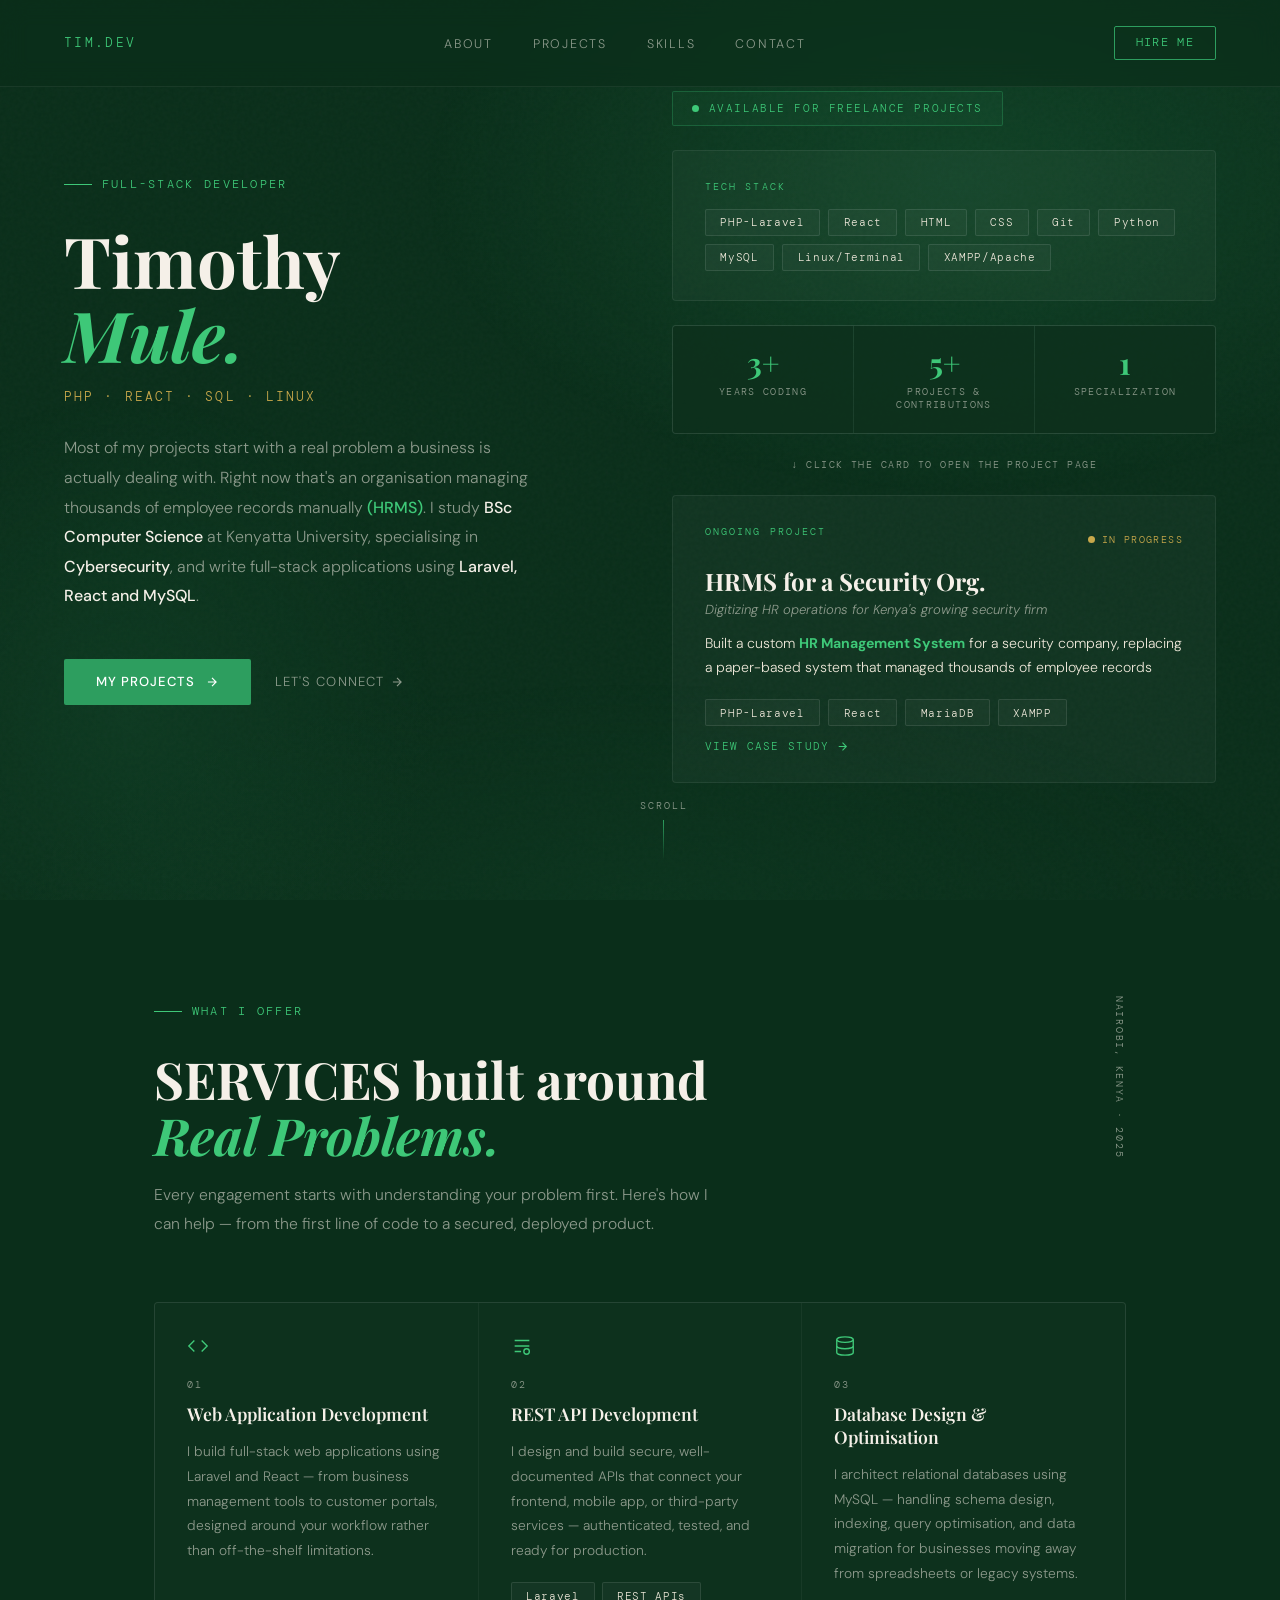
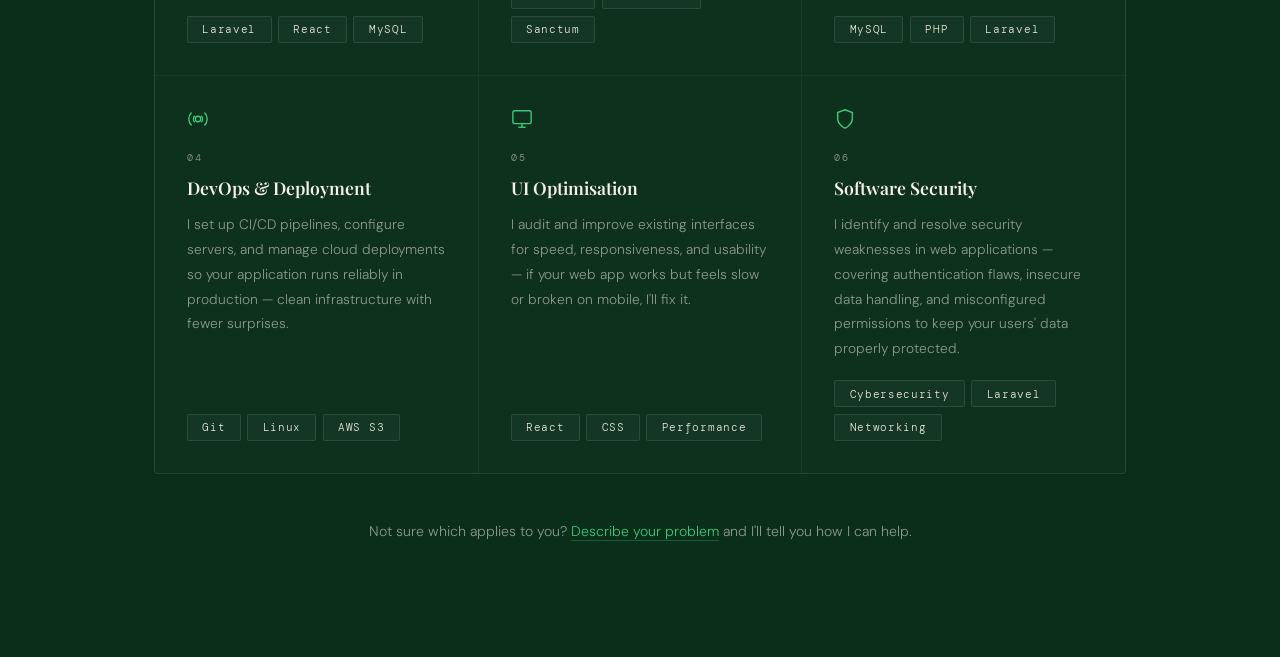
==== index.html @ 8214ac0d "feat: add skills page with domain cards, categorical stacks and progress bars of each" ====
<!DOCTYPE html>
<html lang="en">
<head>
  <meta charset="UTF-8" />
  <meta name="viewport" content="width=device-width, initial-scale=1.0"/>
  <title>Full-Stack Developer - TIM</title>
  <link href="https://fonts.googleapis.com/css2?family=Playfair+Display:wght@400;600;700&family=DM+Sans:wght@300;400;500&family=DM+Mono:wght@400;500&display=swap" rel="stylesheet"/>
  <link rel="stylesheet" href="style.css"/>
</head>
<body>

  <div class="bg-glow"></div>

  <!-- NAV -->
  <nav>
    <div class="nav-logo">TIM.dev</div>
    <ul class="nav-links">
      <li><a href="about.html">About</a></li>
      <li><a href="#projects">Projects</a></li>
      <li><a href="skills.html">Skills</a></li>
      <li><a href="contacts.html">Contact</a></li>
    </ul>
    <a href="test-card.html" class="nav-cta">Hire Me</a>

    <button class="nav-hamburger" id="navToggle" aria-label="Toggle menu">
  <span></span>
  <span></span>
  <span></span>
</button>

<!-- MOBILE MENU -->
 <div class="nav-mobile" id="navMobile">
  <ul class="nav-mobile-links">
    <li><a href="about.html" onclick="closeMobileNav()">About</a></li>
    <li><a href="index.html#projects" onclick="closeMobileNav()">Projects</a></li>
    <li><a href="skills.html#skills" onclick="closeMobileNav()">Skills</a></li>
    <li><a href="contacts.html" onclick="closeMobileNav()">Contact</a></li>
  </ul>
  <a href="mailto:timothy.kioko001@gmail.com" class="nav-cta" style="display:inline-flex;">Hire Me</a>
  </div>
  </nav>

  

  <!-- HERO -->
    <section class="hero">

    <!-- LEFT COLUMN -->
    <div class="hero-left">
      <div class="hero-tag">Full-Stack Developer</div>

      <h1 class="hero-name">
        Timothy<br><span>Mule.</span>
      </h1>

      <div class="hero-title">PHP · React · SQL · linux</div>
        
      <p class="hero-desc">
            Most of my projects start with a real problem a business is actually dealing with. 
            Right now that's an organisation managing thousands of employee records manually <strong style="color: #3ec878;">(HRMS)</strong>. I study 
            <strong>BSc Computer Science</strong> at Kenyatta University, specialising in 
            <strong>Cybersecurity</strong>, and write full-stack applications using 
            <strong>Laravel, React and MySQL</strong>.
        </p>

      <div class="hero-actions">
        <a href="contacts.html" class="btn-primary">
          My Projects
          <svg width="14" height="14" viewBox="0 0 24 24" fill="none" stroke="currentColor" stroke-width="2">
            <path d="M5 12h14M12 5l7 7-7 7"/>
          </svg>
        </a>
        <a href="mailto:timothy.kioko001@gmail.com" class="btn-ghost">
          Let's Connect
          <svg width="14" height="14" viewBox="0 0 24 24" fill="none" stroke="currentColor" stroke-width="2">
            <path d="M5 12h14M12 5l7 7-7 7"/>
          </svg>
        </a>
      </div>
    </div>

    <!-- RIGHT COLUMN -->
    <div class="hero-right">

      <div class="availability">
        <span class="dot"></span>
        Available for freelance projects
      </div>

      <div class="stack-card">
        <div class="stack-label">Tech Stack</div>
        <div class="stack-pills">
          <span class="pill">PHP-Laravel</span>
          <span class="pill">React</span>
          <span class="pill">HTML</span>
          <span class="pill">CSS</span>
          <span class="pill">Git</span>
          <span class="pill">Python</span>
          <span class="pill">MySQL</span>
          <span class="pill">Linux/Terminal</span>
          <span href=#service class="pill">XAMPP/Apache</span>
        </div>
      </div>

      <div class="stat-row">
        <div class="stat">
          <div class="stat-number">3+</div>
          <div class="stat-label">Years Coding</div>
        </div>
        <div class="stat">
          <div class="stat-number">5+</div>
          <div class="stat-label">Projects & Contributions</div>
        </div>
        <div class="stat">
          <div class="stat-number">1</div>
          <div class="stat-label">Specialization</div>
        </div>
      </div>

      <p class="hint">↓ Click the card to open the project page</p>

      <a href="hrms-project.html" class="project-card">
        <div class="project-card-top">
          <div class="stack-label">Ongoing Project</div>
          <span class="project-status">
            <span class="dot-gold"></span> In Progress
          </span>
        </div>
        <h3 class="project-headline">HRMS for a Security Org.</h3>
        <p class="project-subline">Digitizing HR operations for Kenya's growing security firm</p>
        <p class="building-text">
          Built a custom <strong>HR Management System</strong> for a security company, replacing a paper-based system that managed thousands of employee records</p>
        <div class="project-card-footer">
          <div class="stack-pills" style="margin-top: 0;">
            <span class="pill">PHP-Laravel</span>
            <span class="pill">React</span>
            <span class="pill">MariaDB</span>
            <span class="pill">XAMPP</span>
          </div>
          <span class="project-arrow">
            View Case Study
            <svg width="13" height="13" viewBox="0 0 24 24" fill="none" stroke="currentColor" stroke-width="2">
              <path d="M5 12h14M12 5l7 7-7 7"/>
            </svg>
          </span>
        </div>
      </a>

    </div>

    
    <!-- DECORATIVE ELEMENTS -->
    <br>

    <div class="scroll-hint">
      <span>Scroll</span>
      <div class="scroll-line"></div>
  </div>

    </section>

    <!-- SERVICES -->

    <section class="services-section" id="services">

    <div class="services-header">
      <div class="hero-tag">What I Offer</div>
      <h2 class="services-title">SERVICES built around<br><span>Real Problems.</span></h2>
      <p class="services-intro">
        Every engagement starts with understanding your problem first.
        Here's how I can help — from the first line of code to a secured, deployed product.
      </p>
    </div>

    <div class="services-grid">

      <div class="service-card">
        <div class="service-icon">
          <svg width="22" height="22" viewBox="0 0 24 24" fill="none" stroke="currentColor" stroke-width="1.5">
            <polyline points="16 18 22 12 16 6"/>
            <polyline points="8 6 2 12 8 18"/>
          </svg>
        </div>
        <div class="service-number">01</div>
        <h3 class="service-title">Web Application Development</h3>
        <p class="service-desc">I build full-stack web applications using Laravel and React — from business management tools to customer portals, designed around your workflow rather than off-the-shelf limitations.</p>
        <div class="service-pills">
          <span class="pill">Laravel</span>
          <span class="pill">React</span>
          <span class="pill">MySQL</span>
        </div>
      </div>

      <div class="service-card">
        <div class="service-icon">
          <svg width="22" height="22" viewBox="0 0 24 24" fill="none" stroke="currentColor" stroke-width="1.5">
            <path d="M4 6h16M4 12h16M4 18h7"/>
            <circle cx="17" cy="18" r="3"/>
          </svg>
        </div>
        <div class="service-number">02</div>
        <h3 class="service-title">REST API Development</h3>
        <p class="service-desc">I design and build secure, well-documented APIs that connect your frontend, mobile app, or third-party services — authenticated, tested, and ready for production.</p>
        <div class="service-pills">
          <span class="pill">Laravel</span>
          <span class="pill">REST APIs</span>
          <span class="pill">Sanctum</span>
        </div>
      </div>

      <div class="service-card">
        <div class="service-icon">
          <svg width="22" height="22" viewBox="0 0 24 24" fill="none" stroke="currentColor" stroke-width="1.5">
            <ellipse cx="12" cy="5" rx="9" ry="3"/>
            <path d="M21 12c0 1.66-4 3-9 3s-9-1.34-9-3"/>
            <path d="M3 5v14c0 1.66 4 3 9 3s9-1.34 9-3V5"/>
          </svg>
        </div>
        <div class="service-number">03</div>
        <h3 class="service-title">Database Design & Optimisation</h3>
        <p class="service-desc">I architect relational databases using MySQL — handling schema design, indexing, query optimisation, and data migration for businesses moving away from spreadsheets or legacy systems.</p>
        <div class="service-pills">
          <span class="pill">MySQL</span>
          <span class="pill">PHP</span>
          <span class="pill">Laravel</span>
        </div>
      </div>

      <div class="service-card">
        <div class="service-icon">
          <svg width="22" height="22" viewBox="0 0 24 24" fill="none" stroke="currentColor" stroke-width="1.5">
            <circle cx="12" cy="12" r="3"/>
            <path d="M19.07 4.93a10 10 0 010 14.14M4.93 4.93a10 10 0 000 14.14"/>
            <path d="M15.54 8.46a5 5 0 010 7.07M8.46 8.46a5 5 0 000 7.07"/>
          </svg>
        </div>
        <div class="service-number">04</div>
        <h3 class="service-title">DevOps & Deployment</h3>
        <p class="service-desc">I set up CI/CD pipelines, configure servers, and manage cloud deployments so your application runs reliably in production — clean infrastructure with fewer surprises.</p>
        <div class="service-pills">
          <span class="pill">Git</span>
          <span class="pill">Linux</span>
          <span class="pill">AWS S3</span>
        </div>
      </div>

      <div class="service-card">
        <div class="service-icon">
          <svg width="22" height="22" viewBox="0 0 24 24" fill="none" stroke="currentColor" stroke-width="1.5">
            <rect x="2" y="3" width="20" height="14" rx="2" ry="2"/>
            <line x1="8" y1="21" x2="16" y2="21"/>
            <line x1="12" y1="17" x2="12" y2="21"/>
          </svg>
        </div>
        <div class="service-number">05</div>
        <h3 class="service-title">UI Optimisation</h3>
        <p class="service-desc">I audit and improve existing interfaces for speed, responsiveness, and usability — if your web app works but feels slow or broken on mobile, I'll fix it.</p>
        <div class="service-pills">
          <span class="pill">React</span>
          <span class="pill">CSS</span>
          <span class="pill">Performance</span>
        </div>
      </div>

      <div class="service-card">
        <div class="service-icon">
          <svg width="22" height="22" viewBox="0 0 24 24" fill="none" stroke="currentColor" stroke-width="1.5">
            <path d="M12 22s8-4 8-10V5l-8-3-8 3v7c0 6 8 10 8 10z"/>
          </svg>
        </div>
        <div class="service-number">06</div>
        <h3 class="service-title">Software Security</h3>
        <p class="service-desc">I identify and resolve security weaknesses in web applications — covering authentication flaws, insecure data handling, and misconfigured permissions to keep your users' data properly protected.</p>
        <div class="service-pills">
          <span class="pill">Cybersecurity</span>
          <span class="pill">Laravel</span>
          <span class="pill">Networking</span>
        </div>
      </div>

    </div>

    <p class="services-cta-note">
      Not sure which applies to you?
      <a href="contacts.html">Describe your problem</a> and I'll tell you how I can help.
    </p>
    <br>
      <div margin-bottom = "0.5rem" class="corner-mark">Nairobi, Kenya · 2025</div>

  </section>

    <script src="scripts.js"></script>

</body>
</html>
---- style.css ----
*, *::before, *::after { margin: 0; padding: 0; box-sizing: border-box; }

:root {
  --green-deep:    #0a2e1a;
  --green-dark:    #0f3d24;
  --green-mid:     #1a5c38;
  --green-accent:  #2d9e5f;
  --green-bright:  #3ec878;
  --green-glow:    #5dde8e;
  --cream:         #f5f0e8;
  --cream-dark:    #ede7d9;
  --gold:          #c8a84b;
  --white:         #ffffff;
  --text-muted:    rgba(245,240,232,0.55);
}

html { scroll-behavior: smooth; }

body {
  background-color: var(--green-deep);
  color: var(--cream);
  font-family: 'DM Sans', sans-serif;
  font-weight: 300;
  min-height: 100vh;
  overflow-x: hidden;
}

/* ── NOISE OVERLAY ── */
body::before {
  content: '';
  position: fixed;
  inset: 0;
  background-image: url("data:image/svg+xml,%3Csvg viewBox='0 0 256 256' xmlns='http://www.w3.org/2000/svg'%3E%3Cfilter id='noise'%3E%3CfeTurbulence type='fractalNoise' baseFrequency='0.9' numOctaves='4' stitchTiles='stitch'/%3E%3C/filter%3E%3Crect width='100%25' height='100%25' filter='url(%23noise)' opacity='1'/%3E%3C/svg%3E");
  opacity: 0.03;
  pointer-events: none;
  z-index: 0;
}

/* ── RADIAL GLOW BACKGROUND ── */
.bg-glow {
  position: fixed;
  inset: 0;
  pointer-events: none;
  z-index: 0;
  background:
    radial-gradient(ellipse 60% 50% at 75% 20%, rgba(45,158,95,0.18) 0%, transparent 70%),
    radial-gradient(ellipse 40% 60% at 10% 80%, rgba(26,92,56,0.25) 0%, transparent 60%),
    radial-gradient(ellipse 80% 40% at 50% 100%, rgba(15,61,36,0.4) 0%, transparent 60%);
}

/* ── NAV ── */
nav {
  position: fixed;
  top: 0; left: 0; right: 0;
  z-index: 100;
  display: flex;
  justify-content: space-between;
  align-items: center;
  padding: 1.6rem 4rem;
  border-bottom: 1px solid rgba(255,255,255,0.06);
  backdrop-filter: blur(12px);
  background: rgba(10,46,26,0.6);
  animation: fadeDown 0.8s ease both;
}

.nav-logo {
  font-family: 'DM Mono', monospace;
  font-size: 0.8rem;
  letter-spacing: 0.18em;
  color: var(--green-bright);
  text-transform: uppercase;
}

.nav-links {
  display: flex;
  gap: 2.5rem;
  list-style: none;
}

.nav-links a {
  font-size: 0.78rem;
  letter-spacing: 0.14em;
  text-transform: uppercase;
  color: var(--text-muted);
  text-decoration: none;
  transition: color 0.25s;
}

.nav-links a:hover { color: var(--cream); }

.nav-cta {
  font-family: 'DM Mono', monospace;
  font-size: 0.72rem;
  letter-spacing: 0.12em;
  text-transform: uppercase;
  color: var(--green-bright);
  border: 1px solid var(--green-accent);
  padding: 0.55rem 1.3rem;
  text-decoration: none;
  border-radius: 2px;
  transition: background 0.25s, color 0.25s;
}

.nav-cta:hover {
  background: var(--green-accent);
  color: var(--white);
}

/* ── HERO ── */
.hero {
  position: relative;
  z-index: 1;
  min-height: 100vh;
  display: grid;
  grid-template-columns: 1fr 1fr;
  align-items: center;
  padding: 0 4rem;
  gap: 4rem;
}

.hero-left {
  padding-top: 5rem;
  animation: fadeUp 1s ease 0.3s both;
}

.hero-tag {
  display: inline-flex;
  align-items: center;
  gap: 0.6rem;
  font-family: 'DM Mono', monospace;
  font-size: 0.72rem;
  letter-spacing: 0.2em;
  text-transform: uppercase;
  color: var(--green-bright);
  margin-bottom: 2rem;
}

.hero-tag::before {
  content: '';
  display: block;
  width: 28px;
  height: 1px;
  background: var(--green-bright);
}

.hero-name {
  font-family: 'Playfair Display', serif;
  font-size: clamp(3rem, 5.5vw, 5.2rem);
  font-weight: 700;
  line-height: 1.05;
  color: var(--cream);
  margin-bottom: 1rem;
}

.hero-name span {
  color: var(--green-bright);
  font-style: italic;
}

.hero-title {
  font-family: 'DM Mono', monospace;
  font-size: 0.82rem;
  letter-spacing: 0.16em;
  color: var(--gold);
  text-transform: uppercase;
  margin-bottom: 1.8rem;
}

.hero-desc {
  font-size: 1rem;
  line-height: 1.85;
  color: var(--text-muted);
  max-width: 480px;
  margin-bottom: 3rem;
}

.hero-desc strong {
  color: var(--cream);
  font-weight: 500;
}

.hero-actions {
  display: flex;
  align-items: center;
  gap: 1.5rem;
}

.btn-primary {
  display: inline-flex;
  align-items: center;
  gap: 0.6rem;
  background: var(--green-accent);
  color: var(--white);
  font-family: 'DM Sans', sans-serif;
  font-size: 0.82rem;
  font-weight: 500;
  letter-spacing: 0.08em;
  text-transform: uppercase;
  padding: 0.9rem 2rem;
  border-radius: 2px;
  text-decoration: none;
  border: none;
  cursor: pointer;
  transition: background 0.25s, transform 0.2s;
}

.btn-primary:hover {
  background: var(--green-bright);
  color: var(--green-deep);
  transform: translateY(-2px);
}

/* ── FOCUS OUTLINES — replace browser purple with green ── */
.btn-primary:focus-visible {
  outline: 2px solid var(--green-accent);
  outline-offset: 3px;
}

.back-link:focus-visible {
  outline: 2px solid var(--green-accent);
  outline-offset: 3px;
}

.btn-primary:focus:not(:focus-visible),
.back-link:focus:not(:focus-visible) {
  outline: none;
}

.btn-ghost {
  font-size: 0.82rem;
  letter-spacing: 0.08em;
  text-transform: uppercase;
  color: var(--text-muted);
  text-decoration: none;
  display: flex;
  align-items: center;
  gap: 0.4rem;
  transition: color 0.25s;
}

.btn-ghost:hover { color: var(--cream); }

.btn-ghost svg { transition: transform 0.25s; }
.btn-ghost:hover svg { transform: translateX(4px); }

/* ── HERO RIGHT ── */
.hero-right {
  padding-top: 5rem;
  animation: fadeUp 1s ease 0.5s both;
  display: flex;
  flex-direction: column;
  gap: 1.5rem;
}

/* ── STACK CARD ── */
.stack-card {
  background: rgba(255,255,255,0.03);
  border: 1px solid rgba(255,255,255,0.07);
  border-radius: 4px;
  padding: 1.8rem 2rem;
  backdrop-filter: blur(8px);
  transition: border-color 0.3s, background 0.3s;
}

.stack-card:hover {
  border-color: rgba(61,200,120,0.3);
  background: rgba(45,158,95,0.06);
}

.stack-label {
  font-family: 'DM Mono', monospace;
  font-size: 0.65rem;
  letter-spacing: 0.2em;
  text-transform: uppercase;
  color: var(--green-bright);
  margin-bottom: 1rem;
}

.stack-pills {
  display: flex;
  flex-wrap: wrap;
  gap: 0.5rem;
}

.pill {
  font-family: 'DM Mono', monospace;
  font-size: 0.7rem;
  padding: 0.35rem 0.9rem;
  border-radius: 2px;
  border: 1px solid rgba(255,255,255,0.1);
  color: var(--cream-dark);
  letter-spacing: 0.06em;
  background: rgba(255,255,255,0.03);
  transition: border-color 0.2s, color 0.2s;
}

.pill:hover {
  border-color: var(--green-accent);
  color: var(--green-bright);
}

/* ── AVAILABILITY BADGE ── */
.availability {
  display: inline-flex;
  align-items: center;
  gap: 0.6rem;
  font-family: 'DM Mono', monospace;
  font-size: 0.7rem;
  letter-spacing: 0.14em;
  text-transform: uppercase;
  color: var(--green-bright);
  border: 1px solid rgba(61,200,120,0.25);
  padding: 0.6rem 1.2rem;
  border-radius: 2px;
  background: rgba(61,200,120,0.05);
  width: fit-content;
}

/* ── DOTS ── */
.dot {
  width: 7px;
  height: 7px;
  background: var(--green-bright);
  border-radius: 50%;
  animation: pulse 2s ease infinite;
}

.dot-gold {
  width: 7px;
  height: 7px;
  background: var(--gold);
  border-radius: 50%;
  animation: pulse 2s ease infinite;
}

/* ── STAT ROW ── */
.stat-row {
  display: grid;
  grid-template-columns: repeat(3, 1fr);
  gap: 1px;
  background: rgba(255,255,255,0.06);
  border: 1px solid rgba(255,255,255,0.06);
  border-radius: 4px;
  overflow: hidden;
}

.stat {
  background: rgba(10,46,26,0.8);
  padding: 1.4rem 1.2rem;
  text-align: center;
}

.stat-number {
  font-family: 'Playfair Display', serif;
  font-size: 1.9rem;
  font-weight: 700;
  color: var(--green-bright);
  line-height: 1;
  margin-bottom: 0.4rem;
}

.stat-label {
  font-family: 'DM Mono', monospace;
  font-size: 0.6rem;
  letter-spacing: 0.14em;
  text-transform: uppercase;
  color: var(--text-muted);
}

/* ── SCROLL INDICATOR ── */
.scroll-hint {
  position: absolute;
  bottom: 2.5rem;
  left: 50%;
  transform: translateX(-50%);
  display: flex;
  flex-direction: column;
  align-items: center;
  gap: 0.5rem;
  font-family: 'DM Mono', monospace;
  font-size: 0.6rem;
  letter-spacing: 0.2em;
  text-transform: uppercase;
  color: var(--text-muted);
  animation: fadeUp 1s ease 1.2s both;
}

.scroll-line {
  width: 1px;
  height: 40px;
  background: linear-gradient(to bottom, var(--green-accent), transparent);
  animation: scrollLine 2s ease infinite;
}

/* ── DECORATIVE CORNER ── */
.corner-mark {
  position: absolute;
  top: 6rem;
  right: 4rem;
  font-family: 'DM Mono', monospace;
  font-size: 0.6rem;
  letter-spacing: 0.18em;
  color: var(--text-muted);
  writing-mode: vertical-rl;
  text-transform: uppercase;
  animation: fadeUp 1s ease 0.8s both;
}

/* ── CURRENTLY BUILDING TEXT ── */
.building-text {
  font-size: 0.88rem;
  line-height: 1.7;
  color: var(--cream-dark);
}

.building-text strong {
  color: var(--green-bright);
}

/* ── HINT TEXT (test card) ── */
.hint {
  font-family: 'DM Mono', monospace;
  font-size: 0.65rem;
  letter-spacing: 0.14em;
  text-transform: uppercase;
  color: var(--text-muted);
  text-align: center;
}

/* ── ANIMATIONS ── */
@keyframes fadeUp {
  from { opacity: 0; transform: translateY(24px); }
  to   { opacity: 1; transform: translateY(0); }
}

@keyframes fadeDown {
  from { opacity: 0; transform: translateY(-12px); }
  to   { opacity: 1; transform: translateY(0); }
}

@keyframes pulse {
  0%, 100% { opacity: 1; transform: scale(1); }
  50%       { opacity: 0.5; transform: scale(0.85); }
}

@keyframes scrollLine {
  0%   { transform: scaleY(0); transform-origin: top; }
  50%  { transform: scaleY(1); transform-origin: top; }
  51%  { transform: scaleY(1); transform-origin: bottom; }
  100% { transform: scaleY(0); transform-origin: bottom; }
}

/* ── PROJECT CARD ── */
.project-card {
  display: block;
  text-decoration: none;
  background: rgba(255,255,255,0.03);
  border: 1px solid rgba(255,255,255,0.07);
  border-radius: 4px;
  padding: 1.8rem 2rem;
  backdrop-filter: blur(8px);
  transition: border-color 0.3s, background 0.3s, transform 0.25s;
  cursor: pointer;
}

.project-card:hover {
  border-color: rgba(61,200,120,0.4);
  background: rgba(45,158,95,0.07);
  transform: translateY(-3px);
}

.project-card-top {
  display: flex;
  justify-content: space-between;
  align-items: center;
  margin-bottom: 0.8rem;
}

.project-status {
  display: inline-flex;
  align-items: center;
  gap: 0.4rem;
  font-family: 'DM Mono', monospace;
  font-size: 0.62rem;
  letter-spacing: 0.14em;
  text-transform: uppercase;
  color: var(--gold);
}

.project-headline {
  font-family: 'Playfair Display', serif;
  font-size: 1.5rem;
  font-weight: 700;
  color: var(--cream);
  margin-bottom: 0.3rem;
  line-height: 1.2;
}

.project-subline {
  font-size: 0.82rem;
  color: var(--text-muted);
  margin-bottom: 0.9rem;
  font-style: italic;
}

.project-card-footer {
  display: flex;
  justify-content: space-between;
  align-items: center;
  margin-top: 1.2rem;
  flex-wrap: wrap;
  gap: 0.8rem;
}

.project-arrow {
  display: inline-flex;
  align-items: center;
  gap: 0.4rem;
  font-family: 'DM Mono', monospace;
  font-size: 0.68rem;
  letter-spacing: 0.12em;
  text-transform: uppercase;
  color: var(--green-bright);
  white-space: nowrap;
  transition: gap 0.2s;
}

.project-card:hover .project-arrow { gap: 0.7rem; }

/* ── PROJECT DETAIL PAGE ── */
.project-hero {
  position: relative;
  z-index: 1;
  padding: 8rem 4rem 4rem;
  max-width: 900px;
  margin: 0 auto;
  animation: fadeUp 1s ease 0.2s both;
}

.back-link {
  display: inline-flex;
  align-items: center;
  gap: 0.5rem;
  font-family: 'DM Mono', monospace;
  font-size: 0.7rem;
  letter-spacing: 0.14em;
  text-transform: uppercase;
  color: var(--text-muted);
  text-decoration: none;
  margin-bottom: 3rem;
  transition: color 0.25s;
}

.back-link:hover { color: var(--green-bright); }
.back-link svg { transition: transform 0.25s; }
.back-link:hover svg { transform: translateX(-4px); }

.project-page-tag {
  display: inline-flex;
  align-items: center;
  gap: 0.6rem;
  font-family: 'DM Mono', monospace;
  font-size: 0.7rem;
  letter-spacing: 0.2em;
  text-transform: uppercase;
  color: var(--green-bright);
  margin-bottom: 1.2rem;
}

.project-page-tag::before {
  content: '';
  display: block;
  width: 24px;
  height: 1px;
  background: var(--green-bright);
}

.project-page-title {
  font-family: 'Playfair Display', serif;
  font-size: clamp(2.2rem, 4.5vw, 3.8rem);
  font-weight: 700;
  line-height: 1.1;
  color: var(--cream);
  margin-bottom: 0.6rem;
}

.project-page-title span {
  color: var(--green-bright);
  font-style: italic;
}

.project-page-subtitle {
  font-size: 1rem;
  color: var(--text-muted);
  margin-bottom: 2.5rem;
  font-style: italic;
}

.project-meta-row {
  display: flex;
  flex-wrap: wrap;
  gap: 2rem;
  padding: 1.5rem 0;
  border-top: 1px solid rgba(255,255,255,0.06);
  border-bottom: 1px solid rgba(255,255,255,0.06);
  margin-bottom: 3.5rem;
}

.project-meta-item {
  display: flex;
  flex-direction: column;
  gap: 0.3rem;
}

.meta-label {
  font-family: 'DM Mono', monospace;
  font-size: 0.6rem;
  letter-spacing: 0.18em;
  text-transform: uppercase;
  color: var(--text-muted);
}

.meta-value {
  font-size: 0.88rem;
  color: var(--cream);
  font-weight: 500;
}

.project-body {
  display: flex;
  flex-direction: column;
  gap: 3rem;
  padding-bottom: 6rem;
}

.section-block {
  display: flex;
  flex-direction: column;
  gap: 1rem;
}

.section-number {
  font-family: 'DM Mono', monospace;
  font-size: 0.65rem;
  letter-spacing: 0.2em;
  text-transform: uppercase;
  color: var(--green-bright);
}

.section-title {
  font-family: 'Playfair Display', serif;
  font-size: 1.5rem;
  font-weight: 600;
  color: var(--cream);
  margin-bottom: 0.4rem;
}

.section-text {
  font-size: 0.96rem;
  line-height: 1.9;
  color: var(--text-muted);
}

.section-text strong {
  color: var(--cream);
  font-weight: 500;
}

.objective-list {
  list-style: none;
  display: flex;
  flex-direction: column;
  gap: 0.8rem;
  margin-top: 0.5rem;
}

.objective-list li {
  display: flex;
  gap: 1rem;
  font-size: 0.92rem;
  line-height: 1.7;
  color: var(--text-muted);
}

.objective-list li::before {
  content: '→';
  color: var(--green-bright);
  font-family: 'DM Mono', monospace;
  flex-shrink: 0;
  margin-top: 0.1rem;
}

.divider {
  height: 1px;
  background: rgba(255,255,255,0.06);
}

.outcome-grid {
  display: grid;
  grid-template-columns: repeat(3, 1fr);
  gap: 1px;
  background: rgba(255,255,255,0.06);
  border: 1px solid rgba(255,255,255,0.06);
  border-radius: 4px;
  overflow: hidden;
  margin-top: 0.5rem;
}

.outcome-item {
  background: rgba(10,46,26,0.8);
  padding: 1.5rem 1.2rem;
  text-align: center;
}

.outcome-value {
  font-family: 'Playfair Display', serif;
  font-size: 2rem;
  font-weight: 700;
  color: var(--green-bright);
  line-height: 1;
  margin-bottom: 0.5rem;
}

.outcome-label {
  font-family: 'DM Mono', monospace;
  font-size: 0.6rem;
  letter-spacing: 0.14em;
  text-transform: uppercase;
  color: var(--text-muted);
  line-height: 1.5;
}

/* ── CONTACT PAGE ── */
.contact-page {
  position: relative;
  z-index: 1;
  max-width: 1100px;
  margin: 0 auto;
  padding: 8rem 4rem 6rem;
  animation: fadeUp 1s ease 0.2s both;
}

.contact-header {
  max-width: 600px;
  margin-bottom: 4rem;
}

.contact-title {
  font-family: 'Playfair Display', serif;
  font-size: clamp(2.2rem, 4.5vw, 3.8rem);
  font-weight: 700;
  line-height: 1.1;
  color: var(--cream);
  margin-bottom: 1rem;
}

.contact-title span {
  color: var(--green-bright);
  font-style: italic;
}

.contact-intro {
  font-size: 0.98rem;
  line-height: 1.85;
  color: var(--text-muted);
}

.contact-grid {
  display: grid;
  grid-template-columns: 1.2fr 1fr;
  gap: 4rem;
  align-items: start;
}

/* ── FORM ── */
.contact-form-col { display: flex; flex-direction: column; gap: 1.5rem; }

.contact-form { display: flex; flex-direction: column; gap: 1.2rem; }

.form-row {
  display: grid;
  grid-template-columns: 1fr 1fr;
  gap: 1rem;
}

.form-group { display: flex; flex-direction: column; gap: 0.5rem; }

.form-label {
  font-family: 'DM Mono', monospace;
  font-size: 0.62rem;
  letter-spacing: 0.16em;
  text-transform: uppercase;
  color: var(--text-muted);
}

.form-input {
  background: rgba(255,255,255,0.03);
  border: 1px solid rgba(255,255,255,0.08);
  border-radius: 2px;
  padding: 0.85rem 1rem;
  color: var(--cream);
  font-family: 'DM Sans', sans-serif;
  font-size: 0.88rem;
  font-weight: 300;
  outline: none;
  transition: border-color 0.25s, background 0.25s;
  width: 100%;
}

.form-input::placeholder { color: rgba(245,240,232,0.25); }

.form-input:focus {
  border-color: var(--green-accent);
  background: rgba(45,158,95,0.05);
}

.form-select {
  cursor: pointer;
  appearance: none;
  background-image: url("data:image/svg+xml,%3Csvg xmlns='http://www.w3.org/2000/svg' width='12' height='12' viewBox='0 0 24 24' fill='none' stroke='rgba(245,240,232,0.4)' stroke-width='2'%3E%3Cpath d='M6 9l6 6 6-6'/%3E%3C/svg%3E");
  background-repeat: no-repeat;
  background-position: right 1rem center;
}

.form-select option { background: var(--green-dark); color: var(--cream); }

.form-textarea {
  resize: vertical;
  min-height: 140px;
  line-height: 1.7;
}

.form-submit { margin-top: 0.5rem; align-self: flex-start; }

/* ── INFO COLUMN ── */
.contact-info-col { display: flex; flex-direction: column; gap: 1.5rem; }

.contact-info-card {
  background: rgba(255,255,255,0.03);
  border: 1px solid rgba(255,255,255,0.07);
  border-radius: 4px;
  padding: 1.6rem 1.8rem;
  display: flex;
  flex-direction: column;
  gap: 1rem;
}

.contact-info-item {
  display: flex;
  align-items: center;
  gap: 1rem;
  text-decoration: none;
  padding: 0.6rem 0;
  border-bottom: 1px solid rgba(255,255,255,0.04);
  transition: opacity 0.2s;
}

.contact-info-item:last-child { border-bottom: none; }
.contact-info-item:hover { opacity: 0.75; }

.contact-info-icon {
  width: 36px;
  height: 36px;
  border: 1px solid rgba(255,255,255,0.08);
  border-radius: 2px;
  display: flex;
  align-items: center;
  justify-content: center;
  color: var(--green-bright);
  flex-shrink: 0;
}

.contact-info-text { display: flex; flex-direction: column; gap: 0.15rem; }

.contact-info-label {
  font-family: 'DM Mono', monospace;
  font-size: 0.58rem;
  letter-spacing: 0.16em;
  text-transform: uppercase;
  color: var(--text-muted);
}

.contact-info-value {
  font-size: 0.82rem;
  color: var(--cream-dark);
}

/* ── EXPECT LIST ── */
.expect-list {
  list-style: none;
  display: flex;
  flex-direction: column;
  gap: 0.75rem;
}

.expect-list li {
  display: flex;
  align-items: flex-start;
  gap: 0.75rem;
  font-size: 0.84rem;
  line-height: 1.6;
  color: var(--text-muted);
}

.expect-dot {
  width: 5px;
  height: 5px;
  background: var(--green-accent);
  border-radius: 50%;
  flex-shrink: 0;
  margin-top: 0.45rem;
}

/* ── LOCATION ── */
.contact-location {
  display: flex;
  flex-direction: column;
  gap: 0.4rem;
}

.location-value {
  font-size: 0.84rem;
  color: var(--cream-dark);
}

/* ── RESPONSIVE ── */
@media (max-width: 900px) {
  nav { padding: 1.4rem 2rem; }
  .nav-links { display: none; }

  .hero {
    grid-template-columns: 1fr;
    padding: 0 2rem;
    padding-top: 5rem;
    gap: 2.5rem;
    min-height: unset;
    padding-bottom: 4rem;
  }

  .hero-right { padding-top: 0; }

  .corner-mark {
    position: static;
    writing-mode: horizontal-tb;
    font-size: 0.65rem;
    text-align: center;
    margin-top: 0.5rem;
    opacity: 0.5;
  }

  .scroll-hint { display: none; }

  .project-hero { padding: 7rem 2rem 3rem; }
  .outcome-grid { grid-template-columns: 1fr 1fr; }
  .project-meta-row { gap: 1.2rem; }

  .contact-page { padding: 7rem 2rem 4rem; }
  .contact-grid { grid-template-columns: 1fr; gap: 2.5rem; }
  .form-row { grid-template-columns: 1fr; }
}
/* ── HAMBURGER MENU ── */
.nav-hamburger {
  display: none;
  flex-direction: column;
  justify-content: center;
  gap: 5px;
  background: none;
  border: none;
  cursor: pointer;
  padding: 0.3rem;
  z-index: 200;
}

.nav-hamburger span {
  display: block;
  width: 22px;
  height: 1.5px;
  background: var(--cream);
  border-radius: 2px;
  transition: transform 0.3s ease, opacity 0.3s ease;
  transform-origin: center;
}

.nav-hamburger.open span:nth-child(1) {
  transform: translateY(6.5px) rotate(45deg);
}

.nav-hamburger.open span:nth-child(2) {
  opacity: 0;
}

.nav-hamburger.open span:nth-child(3) {
  transform: translateY(-6.5px) rotate(-45deg);
}

/* ── MOBILE MENU PANEL ── */
.nav-mobile {
  display: none;
  position: fixed;
  top: 0; left: 0; right: 0;
  z-index: 99;
  background: rgba(10,46,26,0.97);
  backdrop-filter: blur(16px);
  padding: 6rem 2rem 3rem;
  flex-direction: column;
  gap: 2rem;
  border-bottom: 1px solid rgba(255,255,255,0.06);
  transform: translateY(-100%);
  transition: transform 0.35s ease;
}

.nav-mobile.open {
  transform: translateY(0);
}

.nav-mobile-links {
  list-style: none;
  display: flex;
  flex-direction: column;
  gap: 0;
}

.nav-mobile-links li a {
  display: block;
  font-family: 'DM Mono', monospace;
  font-size: 0.78rem;
  letter-spacing: 0.16em;
  text-transform: uppercase;
  color: var(--text-muted);
  text-decoration: none;
  padding: 1rem 0;
  border-bottom: 1px solid rgba(255,255,255,0.05);
  transition: color 0.2s;
}

.nav-mobile-links li a:hover { color: var(--green-bright); }

@media (max-width: 900px) {
  .nav-hamburger { display: flex; }
  .nav-mobile { display: flex; }
  .nav-cta { display: none; }
}


/* ── =========================================================================== ── */

/* ── SERVICES SECTION ── */
.services-section {
  position: relative;
  z-index: 1;
  max-width: 1100px;
  margin: 0 auto;
  padding: 6rem 4rem;
}

.services-header {
  max-width: 580px;
  margin-bottom: 4rem;
}

.services-title {
  font-family: 'Playfair Display', serif;
  font-size: clamp(2rem, 4vw, 3.2rem);
  font-weight: 700;
  line-height: 1.1;
  color: var(--cream);
  margin-bottom: 1rem;
}

.services-title span {
  color: var(--green-bright);
  font-style: italic;
}

.services-intro {
  font-size: 0.98rem;
  line-height: 1.85;
  color: var(--text-muted);
}

.services-grid {
  display: grid;
  grid-template-columns: repeat(3, 1fr);
  gap: 1px;
  background: rgba(255,255,255,0.06);
  border: 1px solid rgba(255,255,255,0.06);
  border-radius: 4px;
  overflow: hidden;
  margin-bottom: 3rem;
}

.service-card {
  background: rgba(10,46,26,0.7);
  padding: 2rem;
  display: flex;
  flex-direction: column;
  gap: 0.8rem;
  transition: background 0.3s;
}

.service-card:hover {
  background: rgba(45,158,95,0.08);
}

.service-icon {
  color: var(--green-bright);
  margin-bottom: 0.2rem;
}

.service-number {
  font-family: 'DM Mono', monospace;
  font-size: 0.6rem;
  letter-spacing: 0.2em;
  color: var(--text-muted);
  text-transform: uppercase;
}

.service-title {
  font-family: 'Playfair Display', serif;
  font-size: 1.1rem;
  font-weight: 600;
  color: var(--cream);
  line-height: 1.3;
}

.service-desc {
  font-size: 0.86rem;
  line-height: 1.8;
  color: var(--text-muted);
  flex: 1;
}

.service-pills {
  display: flex;
  flex-wrap: wrap;
  gap: 0.4rem;
  margin-top: 0.4rem;
}

.services-cta-note {
  text-align: center;
  font-size: 0.88rem;
  color: var(--text-muted);
}

.services-cta-note a {
  color: var(--green-bright);
  text-decoration: none;
  border-bottom: 1px solid rgba(61,200,120,0.3);
  transition: border-color 0.2s;
}

.services-cta-note a:hover {
  border-color: var(--green-bright);
}

/* ── PILL LINK RESET ── */
a.pill {
  text-decoration: none;
  cursor: pointer;
}

@media (max-width: 900px) {
  .services-section { padding: 4rem 2rem; }
  .services-grid { grid-template-columns: 1fr; }
}

/* ═══════════════════════════════════════════
       ABOUT SECTION — Additional CSS only
       Borrows all tokens from style.css
    ═══════════════════════════════════════════ */

    /* ── SCROLL-TRIGGERED FADE-UP ── */
    .fade-up {
      opacity: 0;
      transform: translateY(28px);
      transition: opacity 0.75s ease, transform 0.75s ease;
    }
    .fade-up.visible {
      opacity: 1;
      transform: translateY(0);
    }
    .fade-up.delay-1 { transition-delay: 0.1s; }
    .fade-up.delay-2 { transition-delay: 0.2s; }
    .fade-up.delay-3 { transition-delay: 0.32s; }
    .fade-up.delay-4 { transition-delay: 0.44s; }

    /* ── SECTION WRAPPER ── */
    .about-section {
      position: relative;
      z-index: 1;
      padding: 6rem 4rem 2rem;
    }

    /* ── SECTION HEADER ── */
    .about-header {
      max-width: 560px;
      margin-bottom: 4rem;
    }

    .about-title {
      font-family: 'Playfair Display', serif;
      font-size: clamp(2rem, 4vw, 3.2rem);
      font-weight: 700;
      line-height: 1.1;
      color: var(--cream);
      margin-bottom: 1rem;
    }

    .about-title span {
      color: var(--green-bright);
      font-style: italic;
    }

    .about-intro {
      font-size: 0.98rem;
      line-height: 1.85;
      color: var(--text-muted);
    }

    /* ── TWO-COLUMN GRID ── */
    .about-grid {
      display: grid;
      grid-template-columns: 1.15fr 1fr;
      gap: 4rem;
      align-items: start;
      margin-bottom: 4rem;
    }

    /* ── LEFT: STORY ── */
    .about-story {
      display: flex;
      flex-direction: column;
      gap: 2.2rem;
    }

    .story-block {
      display: flex;
      flex-direction: column;
      gap: 0.6rem;
    }

    .story-marker {
      display: inline-flex;
      align-items: center;
      gap: 0.6rem;
      font-family: 'DM Mono', monospace;
      font-size: 0.65rem;
      letter-spacing: 0.22em;
      text-transform: uppercase;
      color: var(--green-bright);
      margin-bottom: 0.2rem;
    }

    .story-marker::before {
      content: '';
      display: block;
      width: 20px;
      height: 1px;
      background: var(--green-bright);
    }

    .story-text {
      font-size: 0.97rem;
      line-height: 1.9;
      color: var(--text-muted);
    }

    .story-text strong {
      color: var(--cream);
      font-weight: 500;
    }

    /* ── RIGHT: CARDS COLUMN ── */
    .about-cards {
      display: flex;
      flex-direction: column;
      gap: 1.5rem;
    }

    /* ── EDUCATION CARD ── */
    .edu-card {
      background: rgba(255,255,255,0.03);
      border: 1px solid rgba(255,255,255,0.07);
      border-radius: 4px;
      padding: 1.8rem 2rem;
      backdrop-filter: blur(8px);
      transition: border-color 0.3s, background 0.3s;
    }

    .edu-card:hover {
      border-color: rgba(61,200,120,0.3);
      background: rgba(45,158,95,0.05);
    }

    .edu-card-top {
      display: flex;
      align-items: flex-start;
      justify-content: space-between;
      gap: 1rem;
      margin-bottom: 1.2rem;
    }

    .edu-icon {
      width: 38px;
      height: 38px;
      border: 1px solid rgba(61,200,120,0.2);
      border-radius: 2px;
      display: flex;
      align-items: center;
      justify-content: center;
      color: var(--green-bright);
      flex-shrink: 0;
    }

    .edu-year {
      font-family: 'DM Mono', monospace;
      font-size: 0.6rem;
      letter-spacing: 0.16em;
      text-transform: uppercase;
      color: var(--text-muted);
      border: 1px solid rgba(255,255,255,0.08);
      padding: 0.3rem 0.7rem;
      border-radius: 2px;
    }

    .edu-degree {
      font-family: 'Playfair Display', serif;
      font-size: 1.05rem;
      font-weight: 600;
      color: var(--cream);
      line-height: 1.3;
      margin-bottom: 0.3rem;
    }

    .edu-school {
      font-family: 'DM Mono', monospace;
      font-size: 0.68rem;
      letter-spacing: 0.12em;
      text-transform: uppercase;
      color: var(--green-bright);
      margin-bottom: 0.8rem;
    }

    .edu-spec {
      display: inline-flex;
      align-items: center;
      gap: 0.5rem;
      font-size: 0.8rem;
      color: var(--text-muted);
    }

    .edu-spec::before {
      content: '→';
      font-family: 'DM Mono', monospace;
      color: var(--green-accent);
      font-size: 0.75rem;
    }

    /* ── VALUES CARD ── */
    .values-card {
      background: rgba(255,255,255,0.03);
      border: 1px solid rgba(255,255,255,0.07);
      border-radius: 4px;
      padding: 1.8rem 2rem;
      backdrop-filter: blur(8px);
      transition: border-color 0.3s, background 0.3s;
    }

    .values-card:hover {
      border-color: rgba(61,200,120,0.3);
      background: rgba(45,158,95,0.05);
    }

    .values-list {
      list-style: none;
      display: flex;
      flex-direction: column;
      gap: 0;
    }

    .value-item {
      display: flex;
      align-items: flex-start;
      gap: 1rem;
      padding: 1rem 0;
      border-bottom: 1px solid rgba(255,255,255,0.05);
    }

    .value-item:last-child { border-bottom: none; }

    .value-number {
      font-family: 'DM Mono', monospace;
      font-size: 0.58rem;
      letter-spacing: 0.14em;
      color: var(--green-bright);
      opacity: 0.5;
      flex-shrink: 0;
      margin-top: 0.05rem;
    }

    .value-text {
      font-family: 'DM Mono', monospace;
      font-size: 0.72rem;
      line-height: 1.65;
      color: var(--cream-dark);
      letter-spacing: 0.02em;
    }

    /* ── TIMELINE STRIP ── */
    .about-timeline {
      position: relative;
      margin-bottom: 5rem;
    }

    .timeline-label {
      font-family: 'DM Mono', monospace;
      font-size: 0.62rem;
      letter-spacing: 0.2em;
      text-transform: uppercase;
      color: var(--text-muted);
      margin-bottom: 1.8rem;
    }

    .timeline-track {
      position: relative;
      display: grid;
      grid-template-columns: repeat(4, 1fr);
      gap: 1px;
      background: rgba(255,255,255,0.06);
      border: 1px solid rgba(255,255,255,0.06);
      border-radius: 4px;
      overflow: hidden;
    }

    /* Animated progress line above the track */
    .timeline-track::before {
      content: '';
      position: absolute;
      top: 0; left: 0;
      height: 2px;
      width: 0%;
      background: linear-gradient(to right, var(--green-accent), var(--green-bright));
      transition: width 1.4s ease 0.3s;
      z-index: 2;
    }

    .timeline-track.visible::before {
      width: 100%;
    }

    .timeline-node {
      background: rgba(10,46,26,0.8);
      padding: 1.6rem 1.6rem 1.4rem;
      display: flex;
      flex-direction: column;
      gap: 0.5rem;
      position: relative;
      transition: background 0.3s;
    }

    .timeline-node:hover {
      background: rgba(45,158,95,0.07);
    }

    .timeline-year {
      font-family: 'Playfair Display', serif;
      font-size: 1.6rem;
      font-weight: 700;
      color: var(--green-bright);
      line-height: 1;
    }

    .timeline-event {
      font-family: 'DM Sans', sans-serif;
      font-size: 0.82rem;
      font-weight: 500;
      color: var(--cream);
      line-height: 1.3;
    }

    .timeline-desc {
      font-family: 'DM Mono', monospace;
      font-size: 0.6rem;
      letter-spacing: 0.1em;
      color: var(--text-muted);
      line-height: 1.6;
      text-transform: uppercase;
    }

    /* ── BUSINESS CARD ── */
    .biz-card-wrapper {
      margin-bottom: 6rem;
    }

    .biz-card-label {
      font-family: 'DM Mono', monospace;
      font-size: 0.62rem;
      letter-spacing: 0.2em;
      text-transform: uppercase;
      color: var(--text-muted);
      margin-bottom: 1.8rem;
    }

    .biz-card {
      position: relative;
      background: rgba(15,61,36,0.6);
      border: 1px solid rgba(61,200,120,0.15);
      border-radius: 6px;
      padding: 2.4rem 2.8rem;
      backdrop-filter: blur(16px);
      overflow: hidden;
      display: grid;
      grid-template-columns: auto 1fr auto;
      gap: 2.8rem;
      align-items: center;
      transition: border-color 0.4s, box-shadow 0.4s;
      max-width: 860px;
    }

    .biz-card:hover {
      border-color: rgba(61,200,120,0.35);
      box-shadow: 0 12px 48px rgba(0,0,0,0.3), 0 0 0 1px rgba(61,200,120,0.08);
    }

    /* Decorative diagonal stripe — bottom right */
    .biz-card::before {
      content: '';
      position: absolute;
      bottom: -30px; right: -30px;
      width: 180px; height: 180px;
      background: radial-gradient(circle, rgba(45,158,95,0.12) 0%, transparent 70%);
      pointer-events: none;
    }

    /* TKM watermark — large faint letters */
    .biz-card::after {
      content: 'TKM';
      position: absolute;
      bottom: -0.6rem; right: 1.8rem;
      font-family: 'Playfair Display', serif;
      font-size: 6rem;
      font-weight: 700;
      color: rgba(61,200,120,0.04);
      letter-spacing: 0.1em;
      pointer-events: none;
      user-select: none;
      line-height: 1;
    }

    /* ── PHOTO COLUMN ── */
    .biz-photo-col {
      display: flex;
      flex-direction: column;
      align-items: center;
      gap: 0.6rem;
    }

    .biz-photo-frame {
      width: 84px;
      height: 84px;
      border-radius: 3px;
      border: 1px solid rgba(61,200,120,0.25);
      overflow: hidden;
      background: rgba(255,255,255,0.03);
      display: flex;
      align-items: center;
      justify-content: center;
      position: relative;
    }

    /* Photo placeholder — replace src with real image */
    .biz-photo-frame img {
      width: 100%;
      height: 100%;
      object-fit: cover;
      display: block;
    }

    /* Placeholder silhouette shown when no image */
    .biz-photo-placeholder {
      display: flex;
      flex-direction: column;
      align-items: center;
      gap: 0.3rem;
      color: rgba(61,200,120,0.3);
    }

    .biz-photo-hint {
      font-family: 'DM Mono', monospace;
      font-size: 0.48rem;
      letter-spacing: 0.14em;
      text-transform: uppercase;
      color: rgba(245,240,232,0.2);
      text-align: center;
      line-height: 1.5;
    }

    /* ── INFO COLUMN ── */
    .biz-info-col {
      display: flex;
      flex-direction: column;
      gap: 0.3rem;
    }

    .biz-name {
      font-family: 'Playfair Display', serif;
      font-size: 1.55rem;
      font-weight: 700;
      color: var(--cream);
      line-height: 1.15;
      margin-bottom: 0.2rem;
    }

    .biz-name span {
      color: var(--green-bright);
      font-style: italic;
    }

    .biz-role {
      font-family: 'DM Mono', monospace;
      font-size: 0.68rem;
      letter-spacing: 0.18em;
      text-transform: uppercase;
      color: var(--gold);
      margin-bottom: 0.9rem;
    }

    .biz-divider {
      width: 36px;
      height: 1px;
      background: rgba(61,200,120,0.3);
      margin-bottom: 0.9rem;
    }

    .biz-contacts {
      display: flex;
      flex-direction: column;
      gap: 0.45rem;
    }

    .biz-contact-line {
      display: flex;
      align-items: center;
      gap: 0.6rem;
      text-decoration: none;
      transition: opacity 0.2s;
    }

    .biz-contact-line:hover { opacity: 0.7; }

    .biz-contact-icon {
      color: var(--green-bright);
      flex-shrink: 0;
      opacity: 0.8;
    }

    .biz-contact-text {
      font-family: 'DM Mono', monospace;
      font-size: 0.68rem;
      letter-spacing: 0.06em;
      color: var(--cream-dark);
    }

    .biz-uni-line {
      margin-top: 0.6rem;
      display: flex;
      align-items: center;
      gap: 0.5rem;
    }

    .biz-uni-text {
      font-size: 0.78rem;
      color: var(--text-muted);
      font-style: italic;
    }

    /* ── QR COLUMN ── */
    .biz-qr-col {
      display: flex;
      flex-direction: column;
      align-items: center;
      gap: 0.7rem;
    }

    .biz-qr-frame {
      width: 90px;
      height: 90px;
      border: 1px solid rgba(61,200,120,0.2);
      border-radius: 3px;
      padding: 6px;
      background: var(--green-deep);
      display: flex;
      align-items: center;
      justify-content: center;
    }

    .biz-qr-frame svg {
      width: 100%;
      height: 100%;
    }

    .biz-qr-label {
      font-family: 'DM Mono', monospace;
      font-size: 0.52rem;
      letter-spacing: 0.16em;
      text-transform: uppercase;
      color: var(--text-muted);
      text-align: center;
      line-height: 1.5;
    }

    /* ── RESPONSIVE ── */
    @media (max-width: 900px) {
      .about-section { padding: 4rem 2rem 2rem; }

      .about-grid {
        grid-template-columns: 1fr;
        gap: 2.5rem;
      }

      .timeline-track {
        grid-template-columns: 1fr 1fr;
      }

      .biz-card {
        grid-template-columns: 1fr;
        gap: 2rem;
        padding: 2rem;
      }

      .biz-photo-col,
      .biz-qr-col {
        flex-direction: row;
        align-items: center;
        gap: 1.2rem;
      }

      .biz-photo-hint,
      .biz-qr-label {
        text-align: left;
      }

      .biz-card::after { font-size: 4rem; }
    }

    @media (max-width: 560px) {
      .timeline-track { grid-template-columns: 1fr; }
    }
    @media (max-width: 900px) {
  .about-section { padding: 6rem 2rem 2rem; }
}

 /* ── =============================================================================================================================================================================== ── */
 /* ── BUSINESS CARD — redesigned ── */
.biz-card-wrapper { margin-bottom: 6rem; }

.biz-card-label {
  font-family: 'DM Mono', monospace;
  font-size: 0.62rem;
  letter-spacing: 0.2em;
  text-transform: uppercase;
  color: var(--text-muted);
  margin-bottom: 1.4rem;
}

.biz-card {
  position: relative;
  display: flex;
  max-width: 620px;
  background: rgba(15,61,36,0.55);
  border: 1px solid rgba(61,200,120,0.18);
  border-radius: 6px;
  overflow: hidden;
  backdrop-filter: blur(16px);
  box-shadow: 0 8px 40px rgba(0,0,0,0.35);
  transition: border-color 0.4s, box-shadow 0.4s;
}

.biz-card:hover {
  border-color: rgba(61,200,120,0.38);
  box-shadow: 0 16px 56px rgba(0,0,0,0.4), 0 0 0 1px rgba(61,200,120,0.08);
}

/* faint TKM watermark */
.biz-card::after {
  content: 'TKM';
  position: absolute;
  bottom: -0.8rem; right: 1.2rem;
  font-family: 'Playfair Display', serif;
  font-size: 5.5rem;
  font-weight: 700;
  color: rgba(61,200,120,0.045);
  letter-spacing: 0.1em;
  pointer-events: none;
  user-select: none;
  line-height: 1;
}

/* Green left accent band */
.biz-card-band {
  width: 4px;
  background: linear-gradient(to bottom, var(--green-bright), var(--green-accent));
  flex-shrink: 0;
}

.biz-card-body {
  padding: 1.8rem 2rem;
  display: flex;
  flex-direction: column;
  gap: 1.2rem;
  flex: 1;
}

/* ── IDENTITY ROW ── */
.biz-card-identity {
  display: flex;
  align-items: center;
  gap: 1.2rem;
}

.biz-photo-frame {
  width: 56px;
  height: 56px;
  border-radius: 3px;
  border: 1px solid rgba(61,200,120,0.22);
  overflow: hidden;
  background: rgba(255,255,255,0.03);
  display: flex;
  align-items: center;
  justify-content: center;
  flex-shrink: 0;
  color: rgba(61,200,120,0.35);
}

.biz-photo-frame img {
  width: 100%;
  height: 100%;
  object-fit: cover;
}

.biz-identity-text { display: flex; flex-direction: column; gap: 0.25rem; }

.biz-name {
  font-family: 'Playfair Display', serif;
  font-size: 1.25rem;
  font-weight: 700;
  color: var(--cream);
  line-height: 1.15;
}

.biz-name span {
  color: var(--green-bright);
  font-style: italic;
}

.biz-role {
  font-family: 'DM Mono', monospace;
  font-size: 0.6rem;
  letter-spacing: 0.16em;
  text-transform: uppercase;
  color: var(--gold);
}

/* ── DIVIDER ── */
.biz-card-divider {
  height: 1px;
  background: rgba(255,255,255,0.06);
}

/* ── FOOTER ROW ── */
.biz-card-footer-row {
  display: flex;
  justify-content: space-between;
  align-items: flex-end;
  gap: 2rem;
}

.biz-contacts {
  display: flex;
  flex-direction: column;
  gap: 0.42rem;
}

.biz-contact-line,
.biz-location-line {
  display: flex;
  align-items: center;
  gap: 0.55rem;
  text-decoration: none;
  transition: opacity 0.2s;
}

.biz-contact-line:hover { opacity: 0.65; }

.biz-contact-icon {
  color: var(--green-bright);
  flex-shrink: 0;
  opacity: 0.75;
}

.biz-contact-text {
  font-family: 'DM Mono', monospace;
  font-size: 0.64rem;
  letter-spacing: 0.05em;
  color: var(--cream-dark);
}

.biz-location-line .biz-contact-text { color: var(--text-muted); }

/* ── QR ── */
.biz-qr-col {
  display: flex;
  flex-direction: column;
  align-items: center;
  gap: 0.5rem;
  flex-shrink: 0;
}

.biz-qr-frame {
  width: 72px;
  height: 72px;
  border: 1px solid rgba(61,200,120,0.2);
  border-radius: 3px;
  padding: 5px;
  background: var(--green-deep);
}

.biz-qr-frame svg { width: 100%; height: 100%; display: block; }

.biz-qr-label {
  font-family: 'DM Mono', monospace;
  font-size: 0.48rem;
  letter-spacing: 0.14em;
  text-transform: uppercase;
  color: var(--text-muted);
  text-align: center;
  line-height: 1.5;
}

/* ── MOBILE ── */
@media (max-width: 900px) {
  .biz-card { max-width: 100%; }
  .biz-card-footer-row { flex-direction: column; align-items: flex-start; gap: 1.4rem; }
  .biz-qr-col { flex-direction: row; align-items: center; gap: 1rem; }
}


    /* ═══════════════════════════════════════════════════
       SKILLS PAGE — Additional CSS only.
       All design tokens, nav, fonts, animations, .pill,
       .hero-tag, .back-link, .btn-primary are from
       style.css — nothing redeclared here.
    ═══════════════════════════════════════════════════ */

    /* ── SCROLL-TRIGGERED FADE ── */
    .fade-up {
      opacity: 0;
      transform: translateY(26px);
      transition: opacity 0.7s ease, transform 0.7s ease;
    }
    .fade-up.visible        { opacity: 1; transform: translateY(0); }
    .fade-up.delay-1        { transition-delay: 0.08s; }
    .fade-up.delay-2        { transition-delay: 0.18s; }
    .fade-up.delay-3        { transition-delay: 0.28s; }
    .fade-up.delay-4        { transition-delay: 0.38s; }

    /* ── PAGE WRAPPER ── */
    .skills-page {
      position: relative;
      z-index: 1;
      padding: 8rem 4rem 0;
    }

    /* ── DOT-GRID BACKGROUND TEXTURE ── */
    .skills-page::before {
      content: '';
      position: fixed;
      inset: 0;
      background-image: radial-gradient(circle, rgba(61,200,120,0.07) 1px, transparent 1px);
      background-size: 28px 28px;
      pointer-events: none;
      z-index: 0;
    }

    /* ── PAGE HEADER ── */
    .skills-header {
      max-width: 600px;
      margin-bottom: 4rem;
      position: relative;
      z-index: 1;
    }

    .skills-title {
      font-family: 'Playfair Display', serif;
      font-size: clamp(2rem, 4vw, 3.2rem);
      font-weight: 700;
      line-height: 1.1;
      color: var(--cream);
      margin-bottom: 1rem;
    }

    .skills-title span {
      color: var(--green-bright);
      font-style: italic;
    }

    .skills-intro {
      font-size: 0.97rem;
      line-height: 1.88;
      color: var(--text-muted);
    }

    /* ── LEGEND ── */
    .skills-legend {
      display: flex;
      align-items: center;
      gap: 2rem;
      margin-bottom: 3rem;
      position: relative;
      z-index: 1;
    }

    .legend-label {
      font-family: 'DM Mono', monospace;
      font-size: 0.58rem;
      letter-spacing: 0.2em;
      text-transform: uppercase;
      color: var(--text-muted);
      margin-right: 0.5rem;
    }

    .legend-items {
      display: flex;
      align-items: center;
      gap: 1.5rem;
      flex-wrap: wrap;
    }

    .legend-item {
      display: flex;
      align-items: center;
      gap: 0.5rem;
      font-family: 'DM Mono', monospace;
      font-size: 0.58rem;
      letter-spacing: 0.14em;
      text-transform: uppercase;
      color: var(--text-muted);
    }

    .legend-pip {
      width: 20px;
      height: 4px;
      border-radius: 2px;
    }

    .legend-pip.primary   { background: var(--green-bright); }
    .legend-pip.working   { background: var(--green-accent); opacity: 0.6; }
    .legend-pip.studying  {
      background: transparent;
      border: 1px solid rgba(61,200,120,0.35);
    }

    /* ── 2x2 DOMAIN GRID ── */
    .skills-grid {
      display: grid;
      grid-template-columns: repeat(2, 1fr);
      gap: 1px;
      background: rgba(255,255,255,0.06);
      border: 1px solid rgba(255,255,255,0.06);
      border-radius: 4px;
      overflow: hidden;
      margin-bottom: 1px;
      position: relative;
      z-index: 1;
    }

    /* ── DOMAIN CARD ── */
    .domain-card {
      background: rgba(10,46,26,0.75);
      padding: 2.2rem 2.2rem 2rem;
      display: flex;
      flex-direction: column;
      gap: 0;
      transition: background 0.3s;
      position: relative;
      overflow: hidden;
    }

    .domain-card:hover { background: rgba(45,158,95,0.07); }

    /* coloured top border per domain */
    .domain-card::before {
      content: '';
      position: absolute;
      top: 0; left: 0; right: 0;
      height: 2px;
    }

    .domain-card.web::before        { background: var(--green-bright); }
    .domain-card.security::before   { background: var(--gold); }
    .domain-card.infra::before      { background: var(--green-accent); }
    .domain-card.data::before       { background: var(--green-mid); }

    /* large faint domain number watermark */
    .domain-card::after {
      content: attr(data-num);
      position: absolute;
      bottom: -1.2rem; right: 1.4rem;
      font-family: 'Playfair Display', serif;
      font-size: 7rem;
      font-weight: 700;
      color: rgba(61,200,120,0.04);
      line-height: 1;
      pointer-events: none;
      user-select: none;
      transition: color 0.3s, transform 0.3s;
    }

    .domain-card:hover::after {
      color: rgba(61,200,120,0.07);
      transform: scale(1.05);
    }

    /* ── CARD TOP ZONE ── */
    .domain-top {
      display: flex;
      align-items: flex-start;
      justify-content: space-between;
      margin-bottom: 1.6rem;
      gap: 1rem;
    }

    .domain-meta { display: flex; flex-direction: column; gap: 0.4rem; }

    .domain-number {
      font-family: 'DM Mono', monospace;
      font-size: 0.58rem;
      letter-spacing: 0.22em;
      text-transform: uppercase;
      color: var(--text-muted);
    }

    .domain-name {
      font-family: 'Playfair Display', serif;
      font-size: 1.3rem;
      font-weight: 700;
      color: var(--cream);
      line-height: 1.2;
    }

    .domain-name span {
      font-style: italic;
    }

    .domain-tag {
      display: inline-flex;
      align-items: center;
      gap: 0.4rem;
      font-family: 'DM Mono', monospace;
      font-size: 0.58rem;
      letter-spacing: 0.16em;
      text-transform: uppercase;
      padding: 0.28rem 0.7rem;
      border-radius: 2px;
      white-space: nowrap;
      flex-shrink: 0;
    }

    .domain-tag.web      { color: var(--green-bright); background: rgba(62,200,120,0.08); border: 1px solid rgba(62,200,120,0.2); }
    .domain-tag.security { color: var(--gold);         background: rgba(200,168,75,0.08);  border: 1px solid rgba(200,168,75,0.2); }
    .domain-tag.infra    { color: var(--green-accent);  background: rgba(45,158,95,0.08);  border: 1px solid rgba(45,158,95,0.2); }
    .domain-tag.data     { color: var(--green-glow);    background: rgba(26,92,56,0.2);    border: 1px solid rgba(93,222,142,0.2); }

    .domain-desc {
      font-family: 'DM Mono', monospace;
      font-size: 0.65rem;
      letter-spacing: 0.08em;
      color: var(--text-muted);
      line-height: 1.65;
      margin-bottom: 1.6rem;
    }

    /* ── DIVIDER INSIDE CARD ── */
    .domain-divider {
      height: 1px;
      background: rgba(255,255,255,0.05);
      margin-bottom: 1.6rem;
    }

    /* ── SKILL ROWS ── */
    .skill-rows {
      display: flex;
      flex-direction: column;
      gap: 0.9rem;
    }

    .skill-row {
      display: grid;
      grid-template-columns: 140px 1fr 80px;
      align-items: center;
      gap: 1rem;
    }

    .skill-name {
      font-family: 'DM Mono', monospace;
      font-size: 0.7rem;
      letter-spacing: 0.08em;
      color: var(--cream-dark);
      white-space: nowrap;
      overflow: hidden;
      text-overflow: ellipsis;
    }

    /* categorical bar track */
    .skill-bar-track {
      height: 3px;
      background: rgba(255,255,255,0.06);
      border-radius: 2px;
      overflow: hidden;
      position: relative;
    }

    .skill-bar-fill {
      height: 100%;
      border-radius: 2px;
      width: 0%;
      transition: width 1s ease 0.4s;
    }

    /* three states */
    .skill-bar-fill.primary  { background: var(--green-bright); width: 100%; }
    .skill-bar-fill.working  { background: var(--green-accent); width: 60%; }
    .skill-bar-fill.studying {
      width: 25%;
      background: rgba(61,200,120,0.35);
    }

    /* bar animation — starts at 0 until .animate is added */
    .skill-bar-fill.primary.animate   { width: 100%; }
    .skill-bar-fill.working.animate   { width: 60%; }
    .skill-bar-fill.studying.animate  { width: 25%; }

    /* reset to 0 before animation */
    .domain-card:not(.animated) .skill-bar-fill { width: 0% !important; }
    .domain-card.animated .skill-bar-fill.primary  { width: 100%; }
    .domain-card.animated .skill-bar-fill.working  { width: 60%; }
    .domain-card.animated .skill-bar-fill.studying { width: 25%; }

    .skill-level {
      font-family: 'DM Mono', monospace;
      font-size: 0.55rem;
      letter-spacing: 0.12em;
      text-transform: uppercase;
      text-align: right;
      white-space: nowrap;
    }

    .skill-level.primary  { color: var(--green-bright); }
    .skill-level.working  { color: var(--green-accent); }
    .skill-level.studying { color: var(--text-muted); }

    /* ── CARD ANCHOR NOTE ── */
    .domain-anchor {
      margin-top: 1.4rem;
      font-family: 'DM Mono', monospace;
      font-size: 0.58rem;
      letter-spacing: 0.12em;
      text-transform: uppercase;
      color: var(--text-muted);
      display: flex;
      align-items: center;
      gap: 0.4rem;
    }

    .domain-anchor a {
      color: var(--green-bright);
      text-decoration: none;
      border-bottom: 1px solid rgba(61,200,120,0.25);
      transition: border-color 0.2s;
    }

    .domain-anchor a:hover { border-color: var(--green-bright); }

    /* ── TICKER STRIP ── */
    .ticker-section {
      position: relative;
      z-index: 1;
      overflow: hidden;
      border-top: 1px solid rgba(255,255,255,0.06);
      border-bottom: 1px solid rgba(255,255,255,0.06);
      background: rgba(10,46,26,0.6);
      backdrop-filter: blur(8px);
      padding: 0;
      margin-bottom: 0;
    }

    .ticker-label-row {
      display: flex;
      align-items: center;
      gap: 1.5rem;
      padding: 0.9rem 4rem;
      border-bottom: 1px solid rgba(255,255,255,0.04);
    }

    .ticker-heading {
      font-family: 'DM Mono', monospace;
      font-size: 0.58rem;
      letter-spacing: 0.22em;
      text-transform: uppercase;
      color: var(--text-muted);
      white-space: nowrap;
    }

    .ticker-divider-line {
      flex: 1;
      height: 1px;
      background: rgba(255,255,255,0.05);
    }

    .ticker-count {
      font-family: 'DM Mono', monospace;
      font-size: 0.58rem;
      letter-spacing: 0.14em;
      color: var(--green-bright);
      opacity: 0.6;
      white-space: nowrap;
    }

    /* scrolling ticker */
    .ticker-track-outer {
      overflow: hidden;
      padding: 1rem 0;
      -webkit-mask-image: linear-gradient(to right, transparent 0%, black 8%, black 92%, transparent 100%);
      mask-image: linear-gradient(to right, transparent 0%, black 8%, black 92%, transparent 100%);
    }

    .ticker-track {
      display: flex;
      width: max-content;
      animation: tickerScroll 38s linear infinite;
    }

    .ticker-track:hover { animation-play-state: paused; }

    @keyframes tickerScroll {
      from { transform: translateX(0); }
      to   { transform: translateX(-50%); }
    }

    .ticker-item {
      display: inline-flex;
      align-items: center;
      gap: 1.2rem;
      padding: 0 2rem;
      font-family: 'DM Mono', monospace;
      font-size: 0.7rem;
      letter-spacing: 0.1em;
      text-transform: uppercase;
      color: var(--text-muted);
      white-space: nowrap;
      transition: color 0.2s;
    }

    .ticker-item:hover { color: var(--cream); }

    .ticker-dot {
      width: 4px;
      height: 4px;
      background: var(--green-accent);
      border-radius: 50%;
      opacity: 0.5;
      flex-shrink: 0;
    }

    /* ── CTA STRIP ── */
    .skills-cta {
      position: relative;
      z-index: 1;
      display: flex;
      align-items: center;
      justify-content: space-between;
      gap: 2rem;
      padding: 3rem 4rem 6rem;
      flex-wrap: wrap;
    }

    .skills-cta-text {
      display: flex;
      flex-direction: column;
      gap: 0.4rem;
    }

    .skills-cta-heading {
      font-family: 'Playfair Display', serif;
      font-size: 1.3rem;
      font-weight: 600;
      color: var(--cream);
    }

    .skills-cta-heading span {
      color: var(--green-bright);
      font-style: italic;
    }

    .skills-cta-sub {
      font-size: 0.84rem;
      color: var(--text-muted);
    }

    /* ── RESPONSIVE ── */
    @media (max-width: 900px) {
      .skills-page    { padding: 6rem 2rem 0; }
      .skills-grid    { grid-template-columns: 1fr; }
      .skill-row      { grid-template-columns: 110px 1fr 70px; gap: 0.7rem; }
      .skills-legend  { flex-wrap: wrap; gap: 1rem; }
      .ticker-label-row { padding: 0.9rem 2rem; }
      .skills-cta     { padding: 2.5rem 2rem 5rem; flex-direction: column; align-items: flex-start; }
      .domain-card::after { font-size: 5rem; }
    }

    @media (max-width: 480px) {
      .skill-row { grid-template-columns: 90px 1fr 60px; }
      .skill-name { font-size: 0.62rem; }
    }
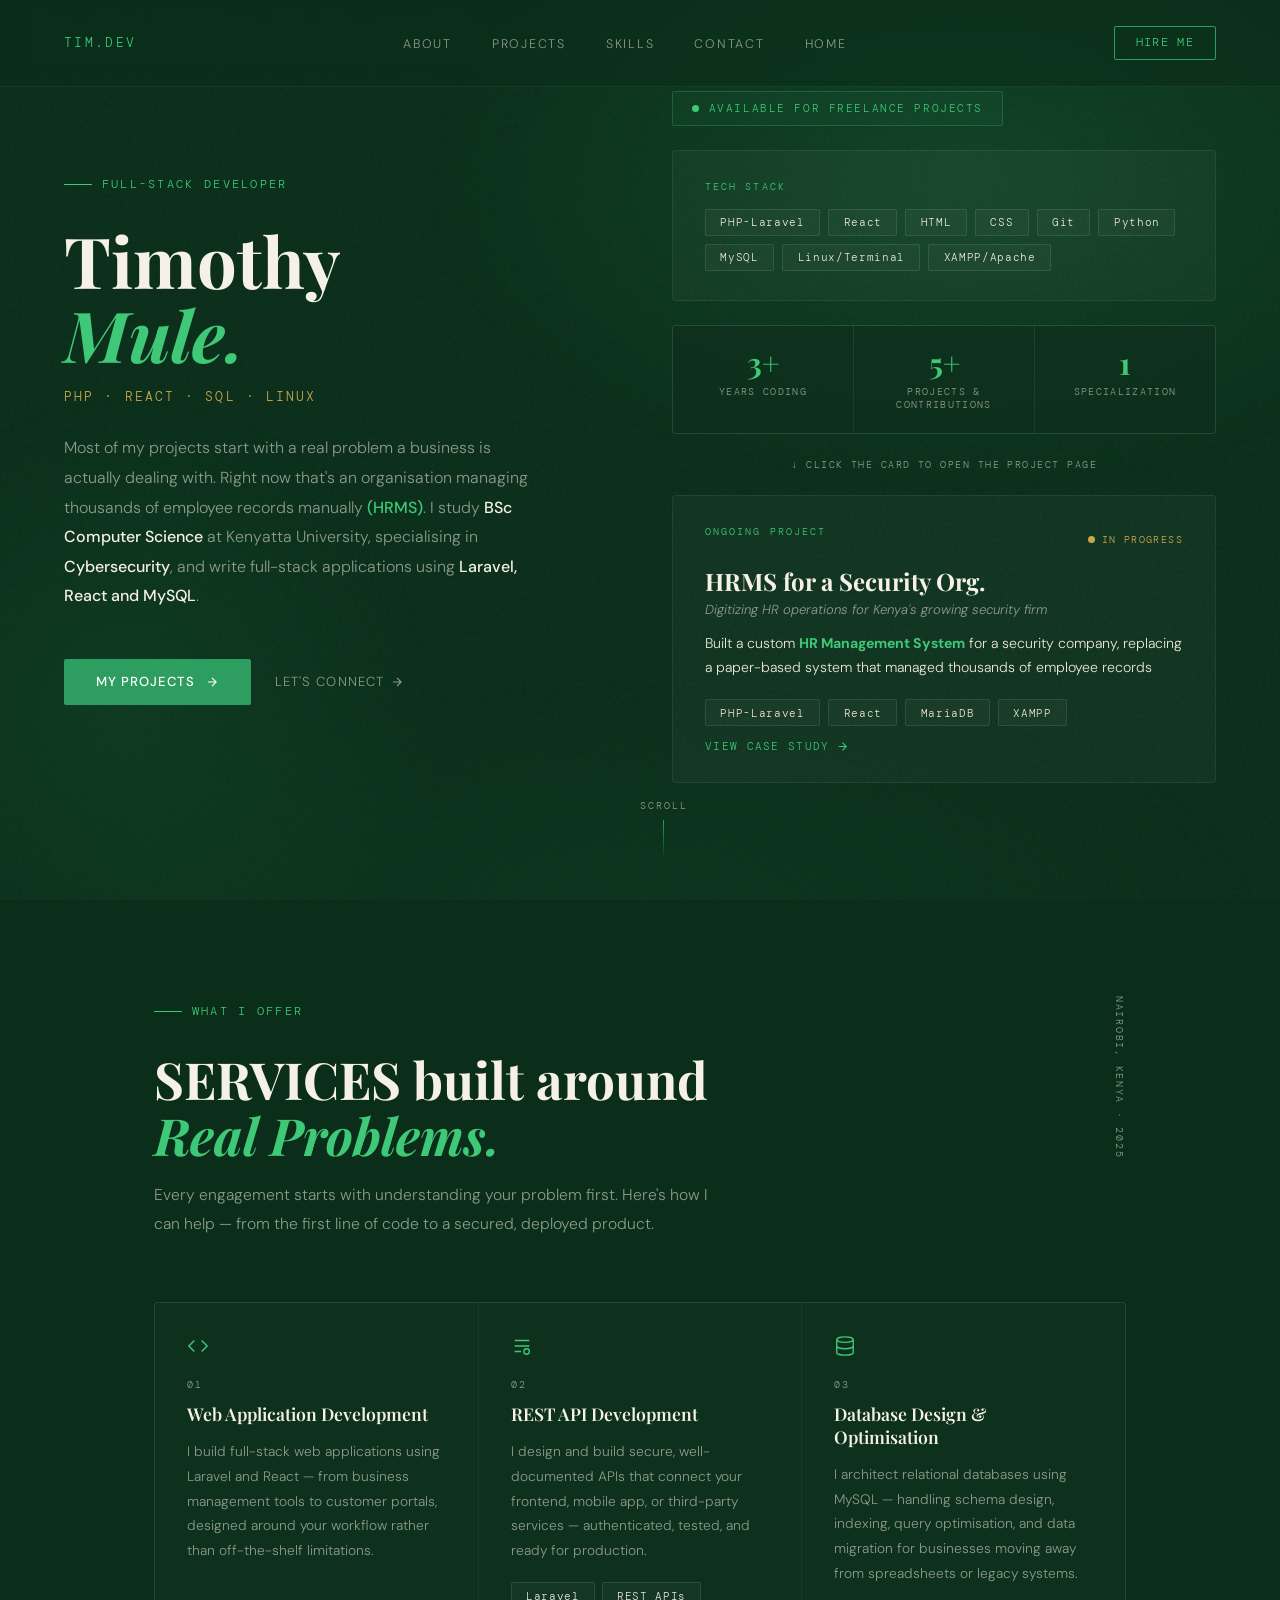
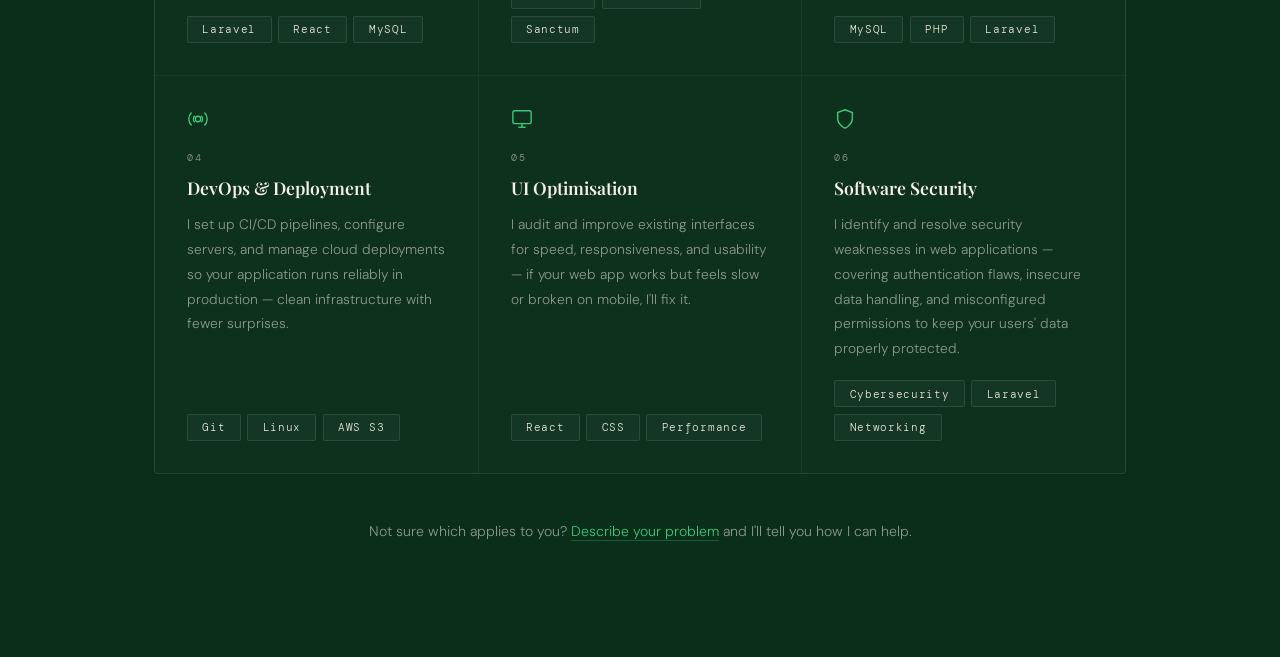
==== commit e9699bb7: "update: fix navigation routing for all portfolio sections" ====
--- a/index.html
+++ b/index.html
@@ -16,9 +16,10 @@
     <div class="nav-logo">TIM.dev</div>
     <ul class="nav-links">
       <li><a href="about.html">About</a></li>
-      <li><a href="#projects">Projects</a></li>
+      <li><a href="hrms-project.html">Projects</a></li>
       <li><a href="skills.html">Skills</a></li>
       <li><a href="contacts.html">Contact</a></li>
+      <li><a href="index.html">Home</a></li>
     </ul>
     <a href="test-card.html" class="nav-cta">Hire Me</a>
 
@@ -32,9 +33,10 @@
  <div class="nav-mobile" id="navMobile">
   <ul class="nav-mobile-links">
     <li><a href="about.html" onclick="closeMobileNav()">About</a></li>
-    <li><a href="index.html#projects" onclick="closeMobileNav()">Projects</a></li>
-    <li><a href="skills.html#skills" onclick="closeMobileNav()">Skills</a></li>
+    <li><a href="hrms-project.html" onclick="closeMobileNav()">Projects</a></li>
+    <li><a href="skills.html" onclick="closeMobileNav()">Skills</a></li>
     <li><a href="contacts.html" onclick="closeMobileNav()">Contact</a></li>
+    <li><a href="index.html" onclick="closeMobileNav()">Home</a></li>
   </ul>
   <a href="mailto:timothy.kioko001@gmail.com" class="nav-cta" style="display:inline-flex;">Hire Me</a>
   </div>
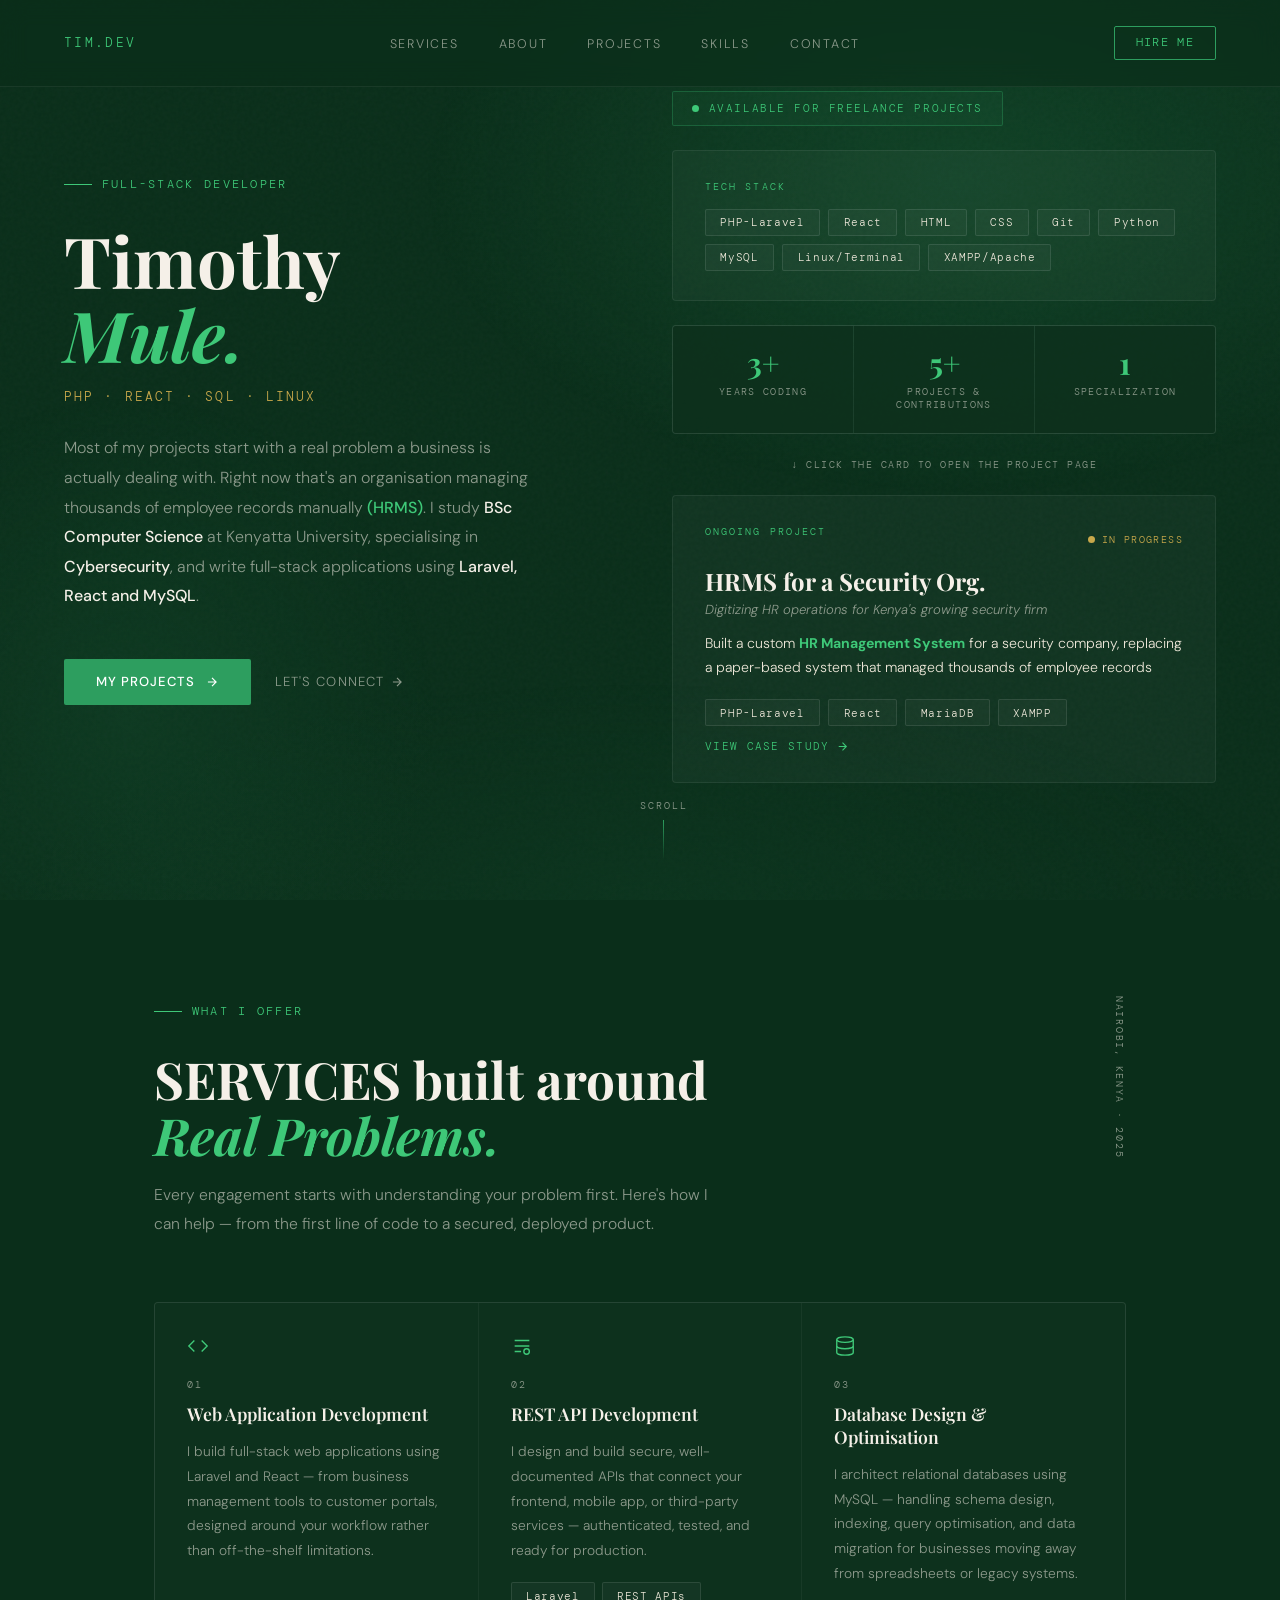
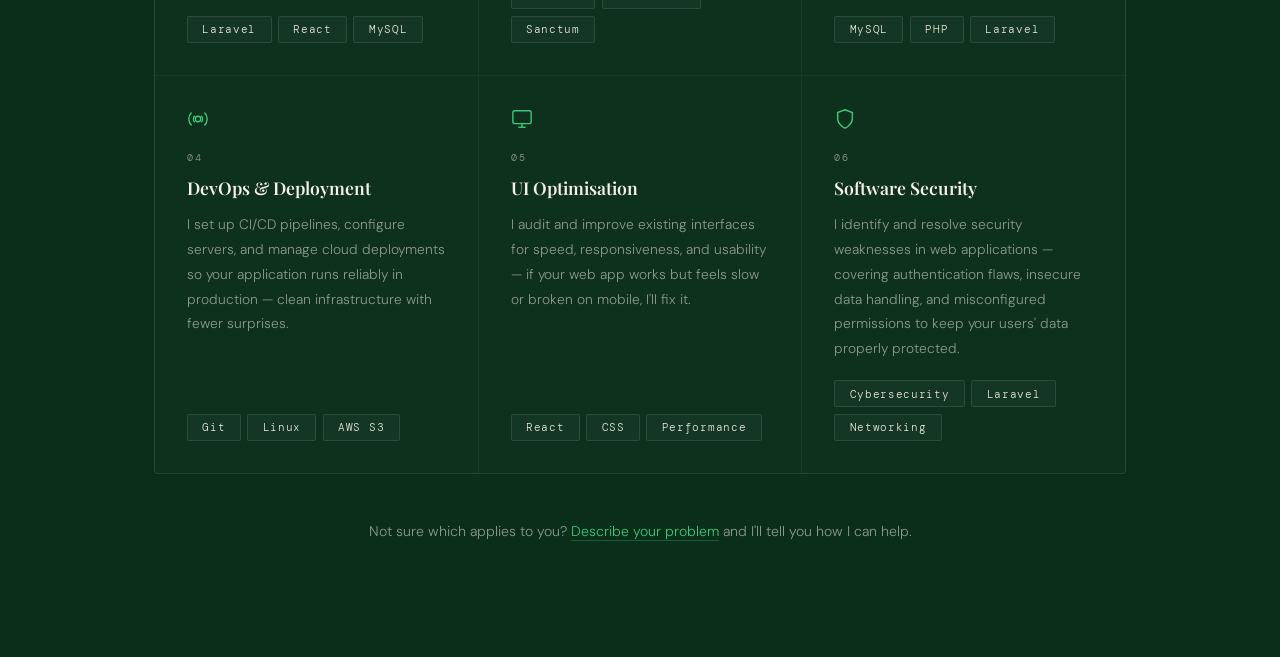
==== commit 823fdea2: "feat: integrate EmailJS contact form and added auto-reply" ====
--- a/index.html
+++ b/index.html
@@ -15,13 +15,13 @@
   <nav>
     <div class="nav-logo">TIM.dev</div>
     <ul class="nav-links">
+      <li><a href="index.html#services">Services</a></li>
       <li><a href="about.html">About</a></li>
-      <li><a href="hrms-project.html">Projects</a></li>
+      <li><a href="projects.html">Projects</a></li>
       <li><a href="skills.html">Skills</a></li>
       <li><a href="contacts.html">Contact</a></li>
-      <li><a href="index.html">Home</a></li>
     </ul>
-    <a href="test-card.html" class="nav-cta">Hire Me</a>
+    <a href="mailto:timothy.kioko001@gmail.com" class="nav-cta">Hire Me</a>
 
     <button class="nav-hamburger" id="navToggle" aria-label="Toggle menu">
   <span></span>
@@ -32,11 +32,12 @@
 <!-- MOBILE MENU -->
  <div class="nav-mobile" id="navMobile">
   <ul class="nav-mobile-links">
-    <li><a href="about.html" onclick="closeMobileNav()">About</a></li>
-    <li><a href="hrms-project.html" onclick="closeMobileNav()">Projects</a></li>
+    <li ><a href="testcontacts.html" onclick="closeMobileNav()">Test</a></li>
+    <li ><a href="index.html#services" onclick="closeMobileNav()">Services</a></li>
+    <li ><a href="about.html" onclick="closeMobileNav()">About</a></li>
+    <li><a href="projects.html" onclick="closeMobileNav()">Projects</a></li>
     <li><a href="skills.html" onclick="closeMobileNav()">Skills</a></li>
     <li><a href="contacts.html" onclick="closeMobileNav()">Contact</a></li>
-    <li><a href="index.html" onclick="closeMobileNav()">Home</a></li>
   </ul>
   <a href="mailto:timothy.kioko001@gmail.com" class="nav-cta" style="display:inline-flex;">Hire Me</a>
   </div>
@@ -66,7 +67,7 @@
         </p>
 
       <div class="hero-actions">
-        <a href="contacts.html" class="btn-primary">
+        <a href="projects.html" class="btn-primary">
           My Projects
           <svg width="14" height="14" viewBox="0 0 24 24" fill="none" stroke="currentColor" stroke-width="2">
             <path d="M5 12h14M12 5l7 7-7 7"/>
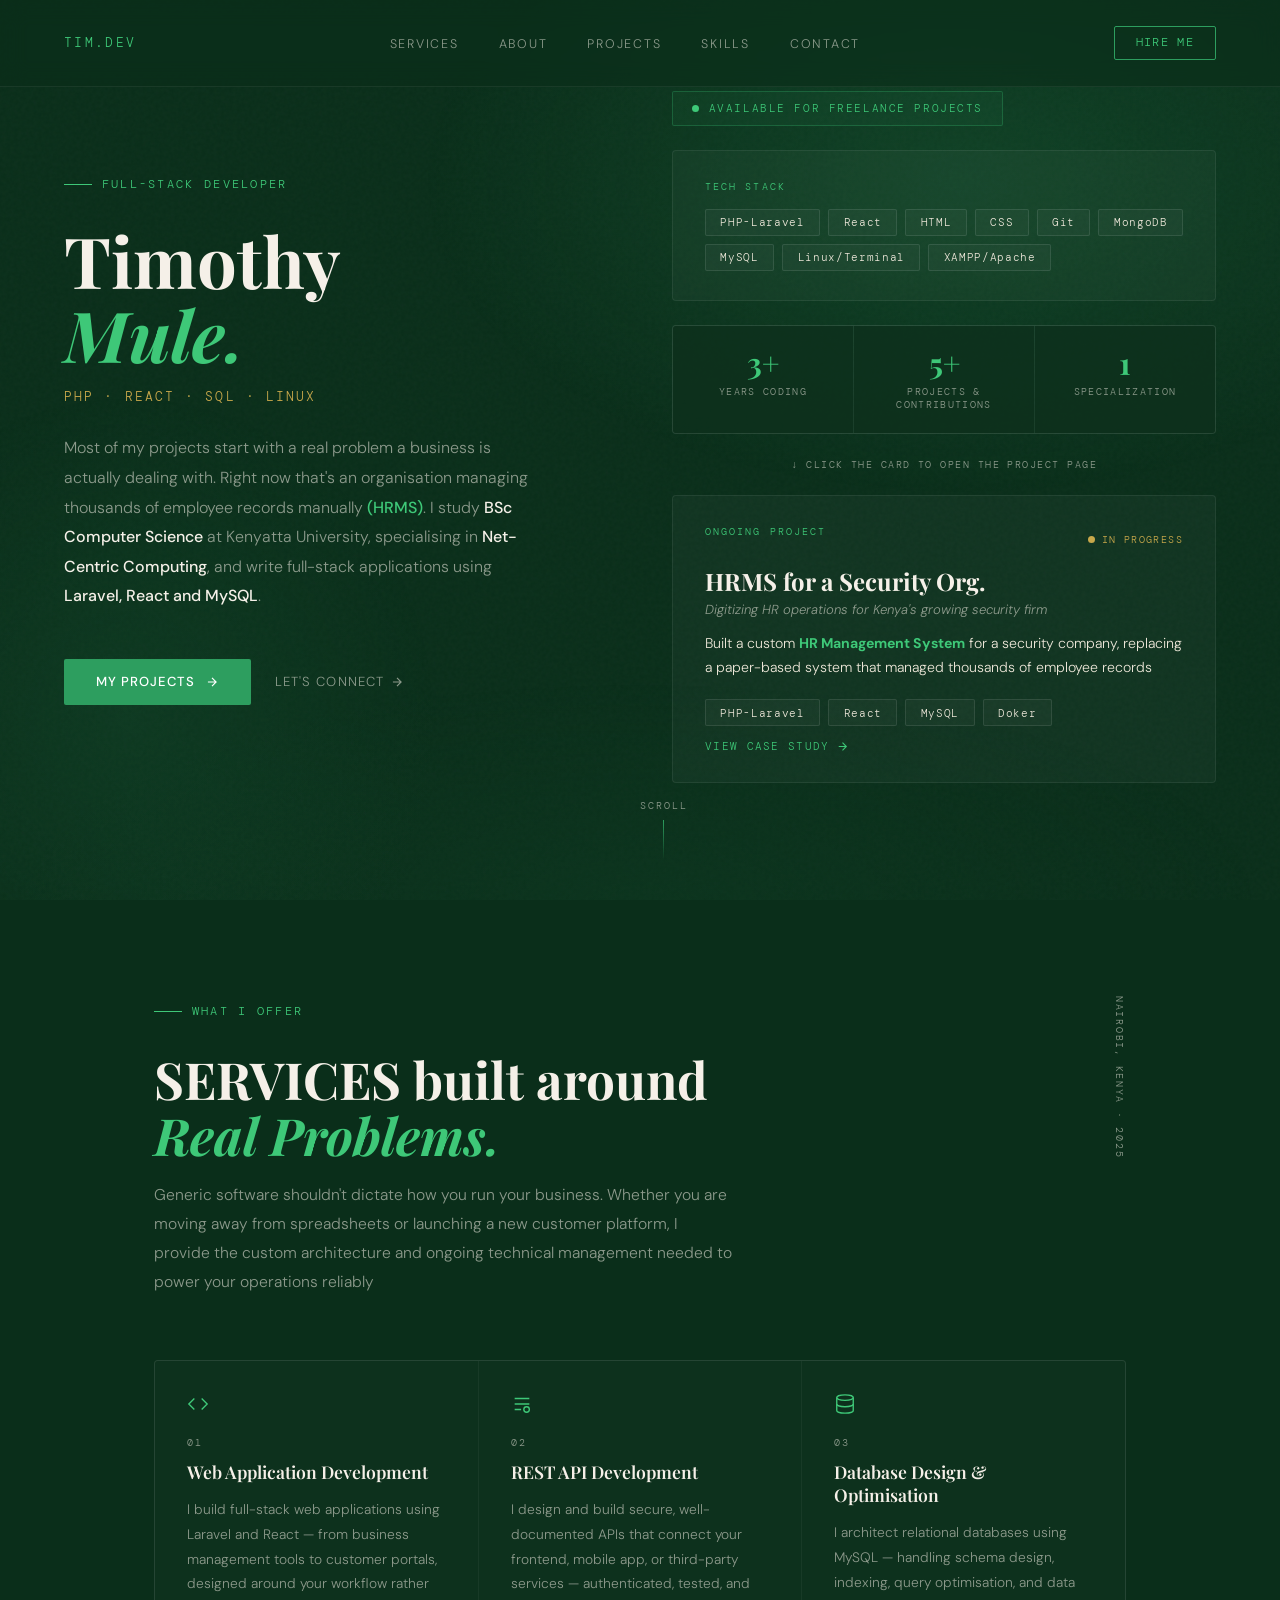
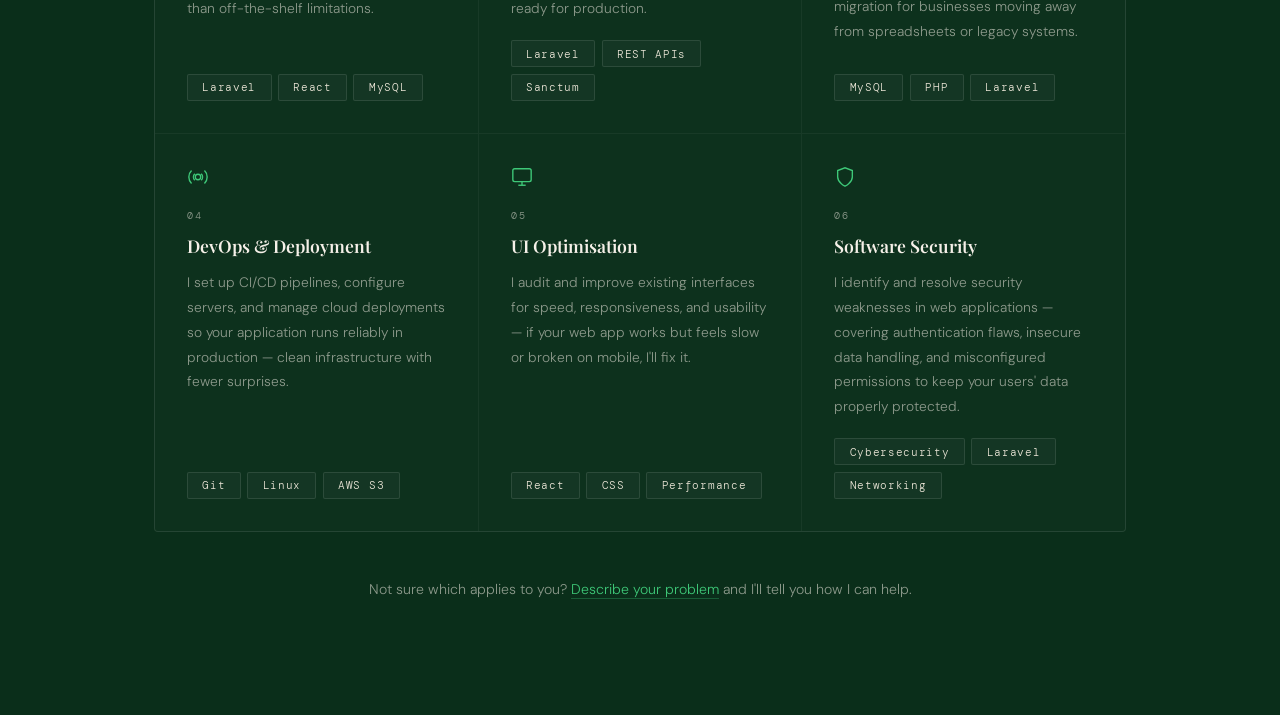
==== commit 976893a3: "fix: correct and update home page including technology stack and services section" ====
--- a/index.html
+++ b/index.html
@@ -50,7 +50,7 @@
 
     <!-- LEFT COLUMN -->
     <div class="hero-left">
-      <div class="hero-tag">Full-Stack Developer</div>
+      <div class="hero-tag">Full-stack Developer</div>
 
       <h1 class="hero-name">
         Timothy<br><span>Mule.</span>
@@ -62,7 +62,7 @@
             Most of my projects start with a real problem a business is actually dealing with. 
             Right now that's an organisation managing thousands of employee records manually <strong style="color: #3ec878;">(HRMS)</strong>. I study 
             <strong>BSc Computer Science</strong> at Kenyatta University, specialising in 
-            <strong>Cybersecurity</strong>, and write full-stack applications using 
+            <strong>Net-Centric Computing</strong>, and write full-stack applications using 
             <strong>Laravel, React and MySQL</strong>.
         </p>
 
@@ -98,7 +98,7 @@
           <span class="pill">HTML</span>
           <span class="pill">CSS</span>
           <span class="pill">Git</span>
-          <span class="pill">Python</span>
+          <span class="pill">MongoDB</span>
           <span class="pill">MySQL</span>
           <span class="pill">Linux/Terminal</span>
           <span href=#service class="pill">XAMPP/Apache</span>
@@ -137,8 +137,8 @@
           <div class="stack-pills" style="margin-top: 0;">
             <span class="pill">PHP-Laravel</span>
             <span class="pill">React</span>
-            <span class="pill">MariaDB</span>
-            <span class="pill">XAMPP</span>
+            <span class="pill">MySQL</span>
+            <span class="pill">Doker</span>
           </div>
           <span class="project-arrow">
             View Case Study
@@ -170,8 +170,9 @@
       <div class="hero-tag">What I Offer</div>
       <h2 class="services-title">SERVICES built around<br><span>Real Problems.</span></h2>
       <p class="services-intro">
-        Every engagement starts with understanding your problem first.
-        Here's how I can help — from the first line of code to a secured, deployed product.
+        Generic software shouldn't dictate how you run your business. Whether you are moving away from spreadsheets 
+        or launching a new customer platform, I provide the custom architecture and ongoing technical management needed 
+        to power your operations reliably
       </p>
     </div>
 
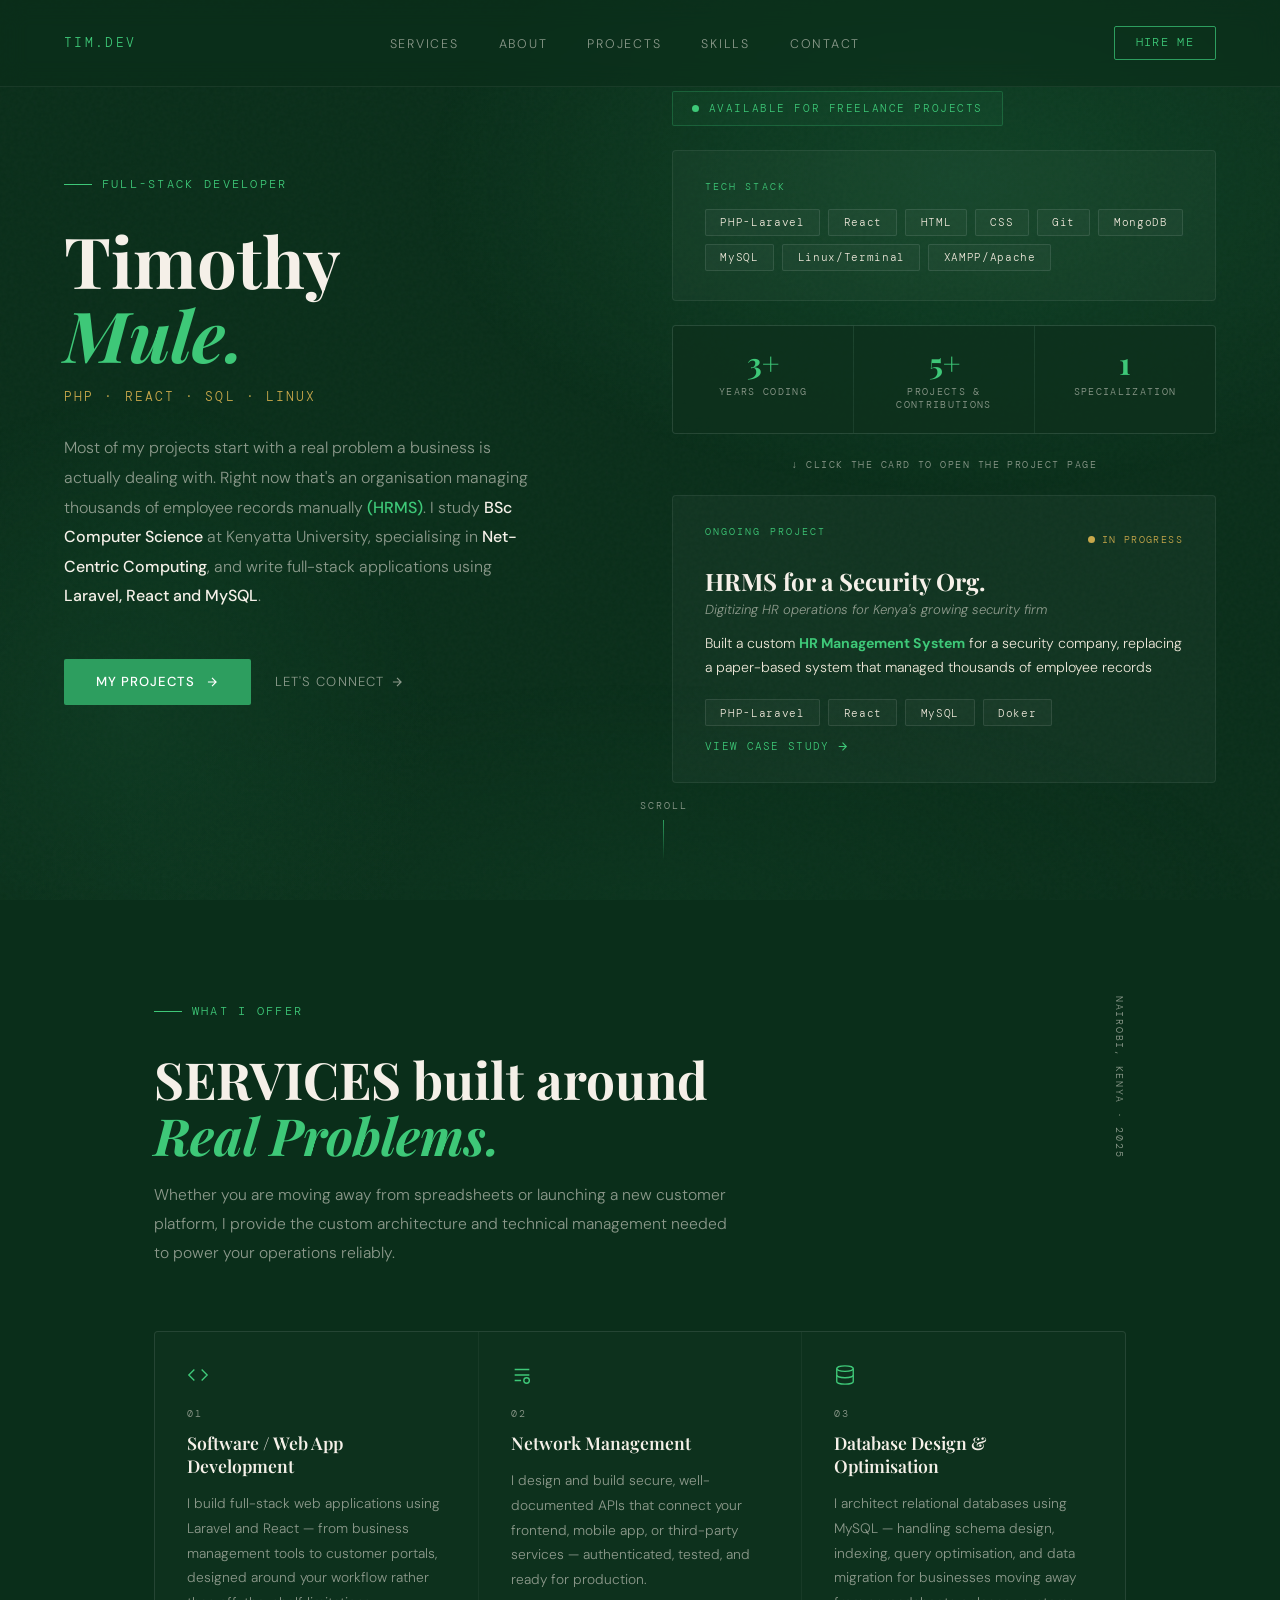
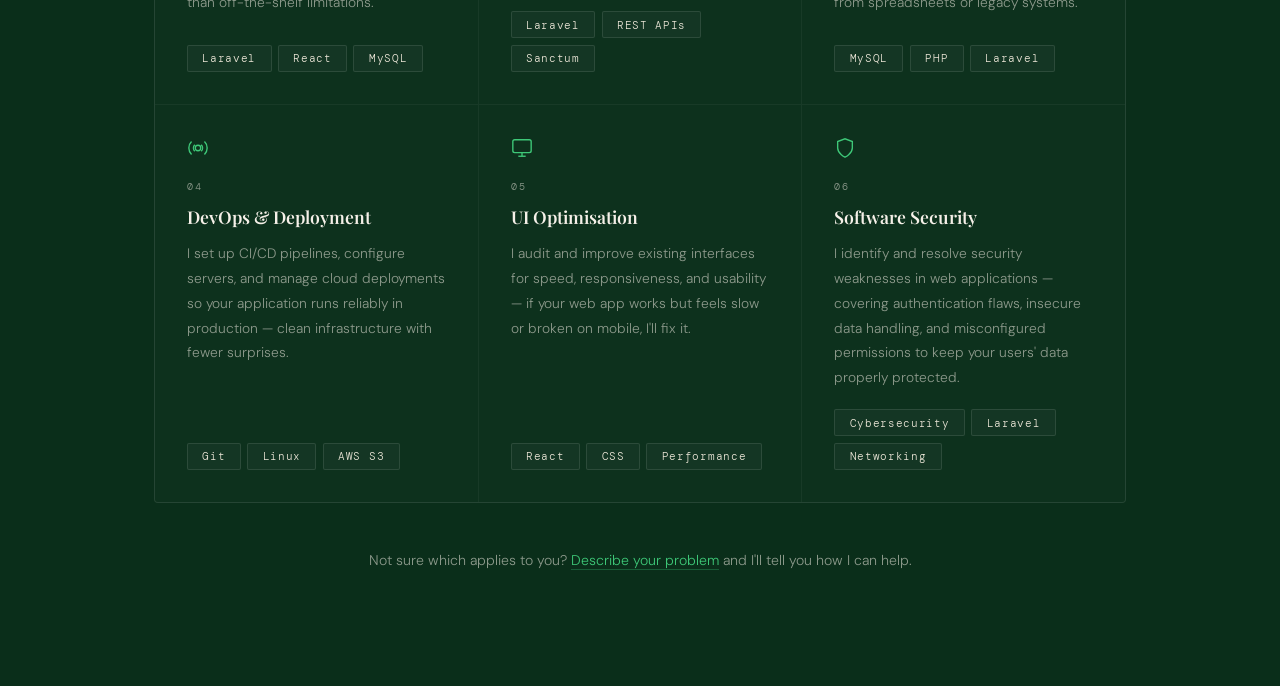
==== commit 5e377401: "feat: add HRMS project placeholder with recruitment workflow" ====
--- a/index.html
+++ b/index.html
@@ -170,9 +170,8 @@
       <div class="hero-tag">What I Offer</div>
       <h2 class="services-title">SERVICES built around<br><span>Real Problems.</span></h2>
       <p class="services-intro">
-        Generic software shouldn't dictate how you run your business. Whether you are moving away from spreadsheets 
-        or launching a new customer platform, I provide the custom architecture and ongoing technical management needed 
-        to power your operations reliably
+        Whether you are moving away from spreadsheets or launching a new customer platform, 
+        I provide the custom architecture and technical management needed to power your operations reliably.
       </p>
     </div>
 
@@ -186,7 +185,7 @@
           </svg>
         </div>
         <div class="service-number">01</div>
-        <h3 class="service-title">Web Application Development</h3>
+        <h3 class="service-title">Software / Web App Development</h3>
         <p class="service-desc">I build full-stack web applications using Laravel and React — from business management tools to customer portals, designed around your workflow rather than off-the-shelf limitations.</p>
         <div class="service-pills">
           <span class="pill">Laravel</span>
@@ -203,7 +202,7 @@
           </svg>
         </div>
         <div class="service-number">02</div>
-        <h3 class="service-title">REST API Development</h3>
+        <h3 class="service-title">Network Management</h3>
         <p class="service-desc">I design and build secure, well-documented APIs that connect your frontend, mobile app, or third-party services — authenticated, tested, and ready for production.</p>
         <div class="service-pills">
           <span class="pill">Laravel</span>
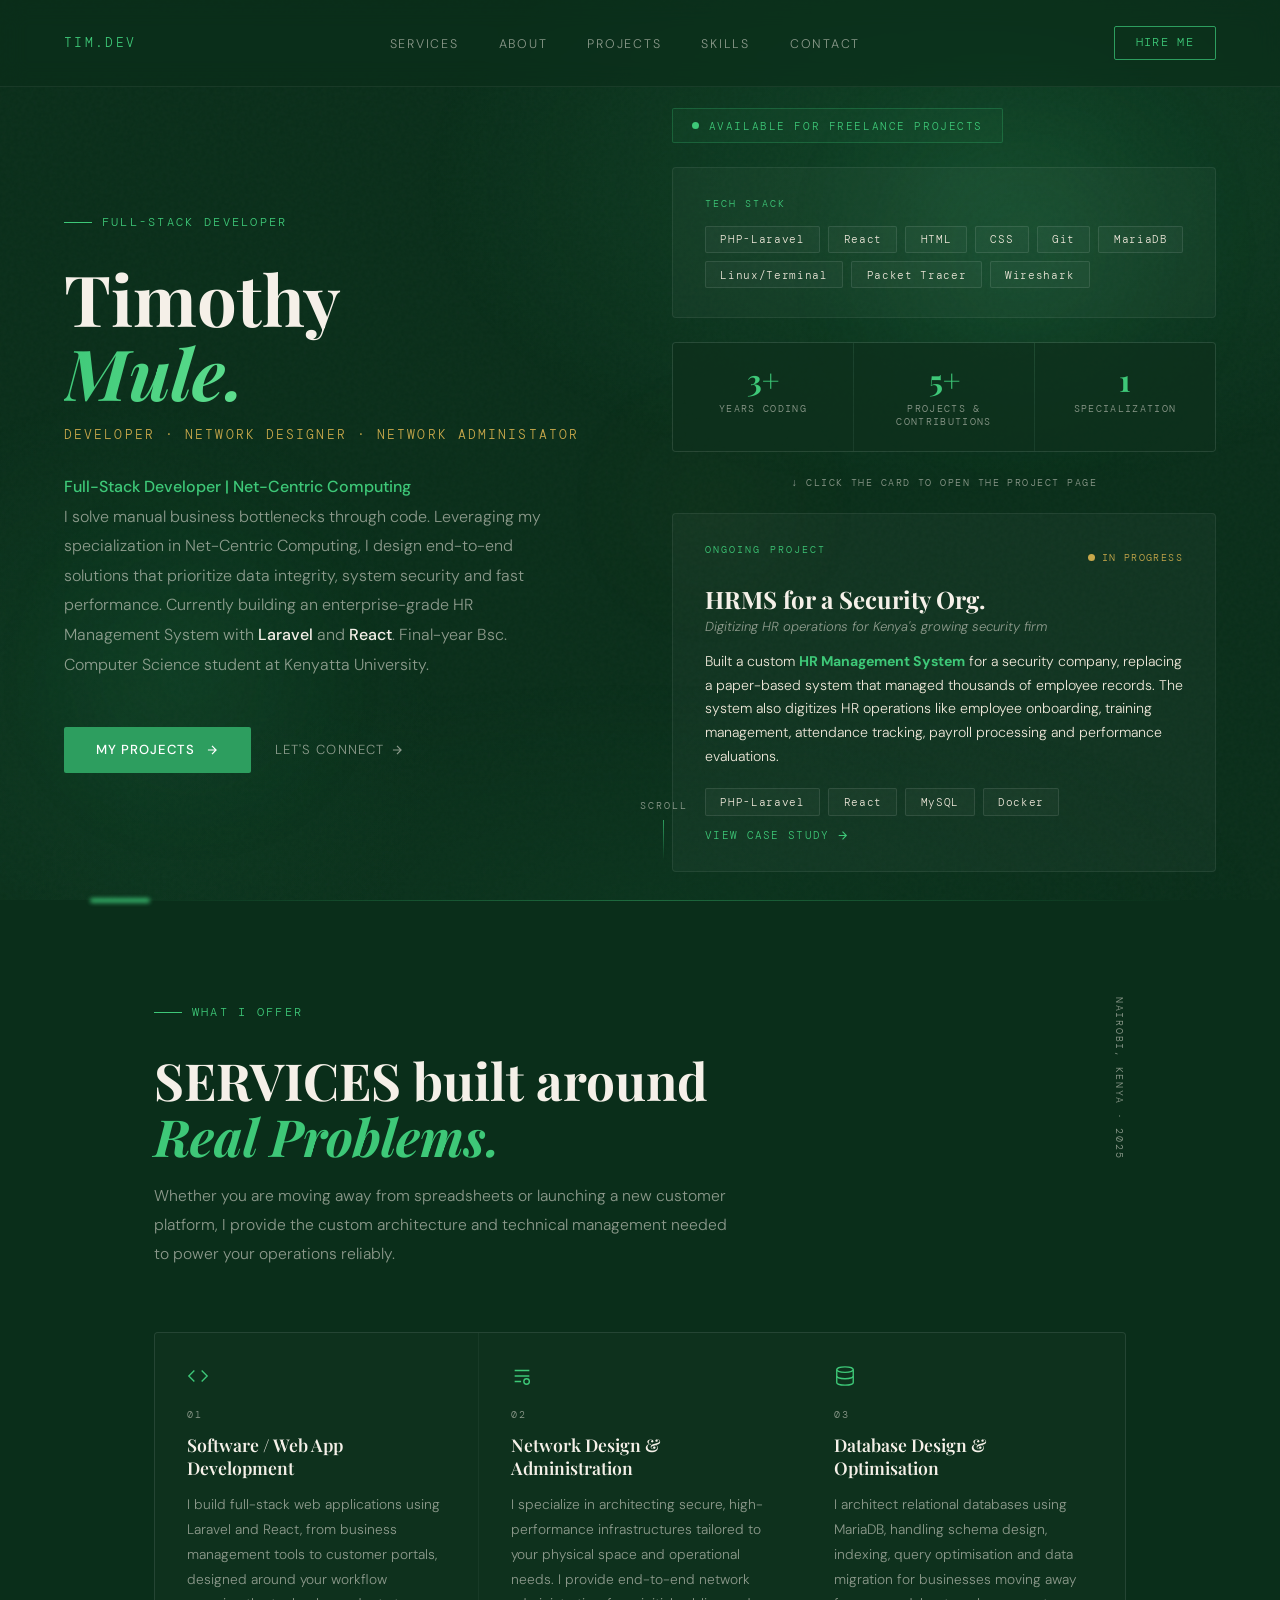
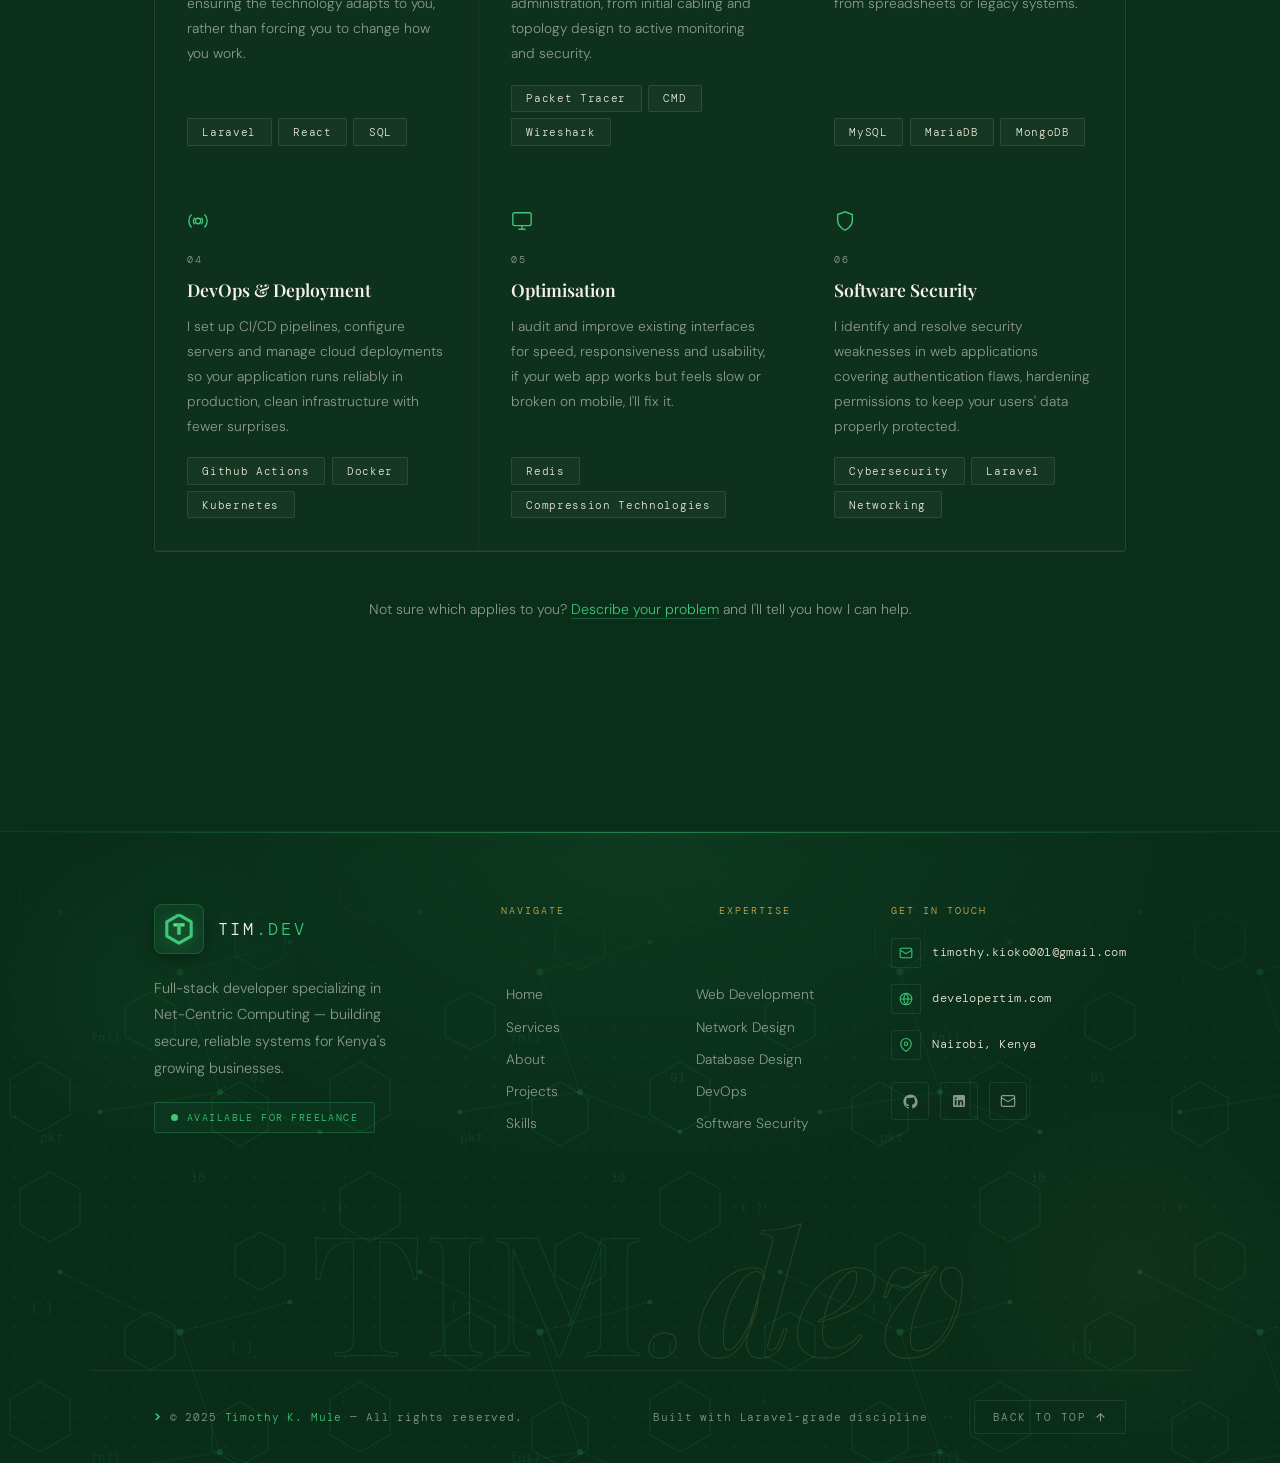
==== commit 83b16528: "feat(footer): Added the footer section in every page, sharing a commoon css styles and applied motio" ====
--- a/index.html
+++ b/index.html
@@ -6,8 +6,10 @@
   <title>Full-Stack Developer - TIM</title>
   <link href="https://fonts.googleapis.com/css2?family=Playfair+Display:wght@400;600;700&family=DM+Sans:wght@300;400;500&family=DM+Mono:wght@400;500&display=swap" rel="stylesheet"/>
   <link rel="stylesheet" href="style.css"/>
+  <link rel="stylesheet" href="index.css"/>
+  <link rel="stylesheet" href="footer.css"/>
 </head>
-<body>
+<body id="top">
 
   <div class="bg-glow"></div>
 
@@ -24,49 +26,53 @@
     <a href="mailto:timothy.kioko001@gmail.com" class="nav-cta">Hire Me</a>
 
     <button class="nav-hamburger" id="navToggle" aria-label="Toggle menu">
-  <span></span>
-  <span></span>
-  <span></span>
-</button>
-
-<!-- MOBILE MENU -->
- <div class="nav-mobile" id="navMobile">
-  <ul class="nav-mobile-links">
-    <li ><a href="testcontacts.html" onclick="closeMobileNav()">Test</a></li>
-    <li ><a href="index.html#services" onclick="closeMobileNav()">Services</a></li>
-    <li ><a href="about.html" onclick="closeMobileNav()">About</a></li>
-    <li><a href="projects.html" onclick="closeMobileNav()">Projects</a></li>
-    <li><a href="skills.html" onclick="closeMobileNav()">Skills</a></li>
-    <li><a href="contacts.html" onclick="closeMobileNav()">Contact</a></li>
-  </ul>
-  <a href="mailto:timothy.kioko001@gmail.com" class="nav-cta" style="display:inline-flex;">Hire Me</a>
-  </div>
+      <span></span>
+      <span></span>
+      <span></span>
+    </button>
+
+    <!-- MOBILE MENU -->
+    <div class="nav-mobile" id="navMobile">
+      <ul class="nav-mobile-links">
+        <li><a href="index.html#services" onclick="closeMobileNav()">Services</a></li>
+        <li><a href="about.html" onclick="closeMobileNav()">About</a></li>
+        <li><a href="projects.html" onclick="closeMobileNav()">Projects</a></li>
+        <li><a href="skills.html" onclick="closeMobileNav()">Skills</a></li>
+        <li><a href="contacts.html" onclick="closeMobileNav()">Contact</a></li>
+      </ul>
+      <a href="mailto:timothy.kioko001@gmail.com" class="nav-cta" style="display:inline-flex;">Hire Me</a>
+    </div>
   </nav>
 
-  
-
   <!-- HERO -->
-    <section class="hero">
+  <section class="hero">
+
+    <!-- floating ambient orbs -->
+    <div class="hero-orbs" aria-hidden="true">
+      <div class="hero-orb orb-1"></div>
+      <div class="hero-orb orb-2"></div>
+      <div class="hero-orb orb-3"></div>
+    </div>
 
     <!-- LEFT COLUMN -->
     <div class="hero-left">
-      <div class="hero-tag">Full-stack Developer</div>
-
-      <h1 class="hero-name">
+      <div class="hero-tag reveal d-1">Full-stack Developer</div>
+
+      <h1 class="hero-name reveal d-2">
         Timothy<br><span>Mule.</span>
       </h1>
 
-      <div class="hero-title">PHP · React · SQL · linux</div>
-        
-      <p class="hero-desc">
-            Most of my projects start with a real problem a business is actually dealing with. 
-            Right now that's an organisation managing thousands of employee records manually <strong style="color: #3ec878;">(HRMS)</strong>. I study 
-            <strong>BSc Computer Science</strong> at Kenyatta University, specialising in 
-            <strong>Net-Centric Computing</strong>, and write full-stack applications using 
-            <strong>Laravel, React and MySQL</strong>.
-        </p>
-
-      <div class="hero-actions">
+      <div class="hero-title reveal d-3">Developer · Network Designer · Network Administator</div>
+
+      <p class="hero-desc reveal d-4">
+        <strong style="color: #3ec878;">Full-Stack Developer | Net-Centric Computing</strong></br>
+        I solve manual business bottlenecks through code. Leveraging my specialization in Net-Centric Computing,
+        I design end-to-end solutions that prioritize data integrity, system security and fast performance.
+        Currently building an enterprise-grade HR Management System with <strong>Laravel</strong> and <strong>React</strong>.
+        Final-year Bsc. Computer Science student at Kenyatta University.
+      </p>
+
+      <div class="hero-actions reveal d-5">
         <a href="projects.html" class="btn-primary">
           My Projects
           <svg width="14" height="14" viewBox="0 0 24 24" fill="none" stroke="currentColor" stroke-width="2">
@@ -85,12 +91,12 @@
     <!-- RIGHT COLUMN -->
     <div class="hero-right">
 
-      <div class="availability">
+      <div class="availability reveal from-right d-2">
         <span class="dot"></span>
         Available for freelance projects
       </div>
 
-      <div class="stack-card">
+      <div class="stack-card reveal from-right d-3">
         <div class="stack-label">Tech Stack</div>
         <div class="stack-pills">
           <span class="pill">PHP-Laravel</span>
@@ -98,21 +104,21 @@
           <span class="pill">HTML</span>
           <span class="pill">CSS</span>
           <span class="pill">Git</span>
-          <span class="pill">MongoDB</span>
-          <span class="pill">MySQL</span>
+          <span class="pill">MariaDB</span>
           <span class="pill">Linux/Terminal</span>
-          <span href=#service class="pill">XAMPP/Apache</span>
-        </div>
-      </div>
-
-      <div class="stat-row">
+          <span class="pill">Packet Tracer</span>
+          <span class="pill">Wireshark</span>
+        </div>
+      </div>
+
+      <div class="stat-row reveal from-right d-4">
         <div class="stat">
           <div class="stat-number">3+</div>
           <div class="stat-label">Years Coding</div>
         </div>
         <div class="stat">
           <div class="stat-number">5+</div>
-          <div class="stat-label">Projects & Contributions</div>
+          <div class="stat-label">Projects &amp; Contributions</div>
         </div>
         <div class="stat">
           <div class="stat-number">1</div>
@@ -120,9 +126,9 @@
         </div>
       </div>
 
-      <p class="hint">↓ Click the card to open the project page</p>
-
-      <a href="hrms-project.html" class="project-card">
+      <p class="hint reveal from-right d-5">↓ Click the card to open the project page</p>
+
+      <a href="hrms-project.html" class="project-card reveal from-right d-5">
         <div class="project-card-top">
           <div class="stack-label">Ongoing Project</div>
           <span class="project-status">
@@ -132,13 +138,14 @@
         <h3 class="project-headline">HRMS for a Security Org.</h3>
         <p class="project-subline">Digitizing HR operations for Kenya's growing security firm</p>
         <p class="building-text">
-          Built a custom <strong>HR Management System</strong> for a security company, replacing a paper-based system that managed thousands of employee records</p>
+          Built a custom <strong>HR Management System</strong> for a security company, replacing a paper-based system that managed thousands of employee records. The system also digitizes HR operations like employee onboarding, training management, attendance tracking, payroll processing and performance evaluations.
+        </p>
         <div class="project-card-footer">
           <div class="stack-pills" style="margin-top: 0;">
             <span class="pill">PHP-Laravel</span>
             <span class="pill">React</span>
             <span class="pill">MySQL</span>
-            <span class="pill">Doker</span>
+            <span class="pill">Docker</span>
           </div>
           <span class="project-arrow">
             View Case Study
@@ -151,33 +158,31 @@
 
     </div>
 
-    
-    <!-- DECORATIVE ELEMENTS -->
-    <br>
-
     <div class="scroll-hint">
       <span>Scroll</span>
       <div class="scroll-line"></div>
-  </div>
-
-    </section>
-
-    <!-- SERVICES -->
-
-    <section class="services-section" id="services">
+    </div>
+
+  </section>
+
+  <!-- ANIMATED SECTION DIVIDER -->
+  <div class="section-divider" aria-hidden="true"></div>
+
+  <!-- SERVICES -->
+  <section class="services-section" id="services">
 
     <div class="services-header">
-      <div class="hero-tag">What I Offer</div>
-      <h2 class="services-title">SERVICES built around<br><span>Real Problems.</span></h2>
-      <p class="services-intro">
-        Whether you are moving away from spreadsheets or launching a new customer platform, 
+      <div class="hero-tag reveal">What I Offer</div>
+      <h2 class="services-title reveal d-1">SERVICES built around<br><span>Real Problems.</span></h2>
+      <p class="services-intro reveal d-2">
+        Whether you are moving away from spreadsheets or launching a new customer platform,
         I provide the custom architecture and technical management needed to power your operations reliably.
       </p>
     </div>
 
     <div class="services-grid">
 
-      <div class="service-card">
+      <div class="service-card reveal from-scale d-1">
         <div class="service-icon">
           <svg width="22" height="22" viewBox="0 0 24 24" fill="none" stroke="currentColor" stroke-width="1.5">
             <polyline points="16 18 22 12 16 6"/>
@@ -186,15 +191,16 @@
         </div>
         <div class="service-number">01</div>
         <h3 class="service-title">Software / Web App Development</h3>
-        <p class="service-desc">I build full-stack web applications using Laravel and React — from business management tools to customer portals, designed around your workflow rather than off-the-shelf limitations.</p>
+        <p class="service-desc">I build full-stack web applications using Laravel and React, from business management tools to customer portals,
+                                designed around your workflow ensuring the technology adapts to you, rather than forcing you to change how you work.</p>
         <div class="service-pills">
           <span class="pill">Laravel</span>
           <span class="pill">React</span>
-          <span class="pill">MySQL</span>
-        </div>
-      </div>
-
-      <div class="service-card">
+          <span class="pill">SQL</span>
+        </div>
+      </div>
+
+      <div class="service-card reveal from-scale d-2">
         <div class="service-icon">
           <svg width="22" height="22" viewBox="0 0 24 24" fill="none" stroke="currentColor" stroke-width="1.5">
             <path d="M4 6h16M4 12h16M4 18h7"/>
@@ -202,16 +208,17 @@
           </svg>
         </div>
         <div class="service-number">02</div>
-        <h3 class="service-title">Network Management</h3>
-        <p class="service-desc">I design and build secure, well-documented APIs that connect your frontend, mobile app, or third-party services — authenticated, tested, and ready for production.</p>
-        <div class="service-pills">
-          <span class="pill">Laravel</span>
-          <span class="pill">REST APIs</span>
-          <span class="pill">Sanctum</span>
-        </div>
-      </div>
-
-      <div class="service-card">
+        <h3 class="service-title">Network Design &amp; Administration</h3>
+        <p class="service-desc">I specialize in architecting secure, high-performance infrastructures tailored to your physical space and operational needs.
+                                I provide end-to-end network administration, from initial cabling and topology design to active monitoring and security.</p>
+        <div class="service-pills">
+          <span class="pill">Packet Tracer</span>
+          <span class="pill">CMD</span>
+          <span class="pill">Wireshark</span>
+        </div>
+      </div>
+
+      <div class="service-card reveal from-scale d-3">
         <div class="service-icon">
           <svg width="22" height="22" viewBox="0 0 24 24" fill="none" stroke="currentColor" stroke-width="1.5">
             <ellipse cx="12" cy="5" rx="9" ry="3"/>
@@ -220,16 +227,16 @@
           </svg>
         </div>
         <div class="service-number">03</div>
-        <h3 class="service-title">Database Design & Optimisation</h3>
-        <p class="service-desc">I architect relational databases using MySQL — handling schema design, indexing, query optimisation, and data migration for businesses moving away from spreadsheets or legacy systems.</p>
+        <h3 class="service-title">Database Design &amp; Optimisation</h3>
+        <p class="service-desc">I architect relational databases using MariaDB, handling schema design, indexing, query optimisation and data migration for businesses moving away from spreadsheets or legacy systems.</p>
         <div class="service-pills">
           <span class="pill">MySQL</span>
-          <span class="pill">PHP</span>
-          <span class="pill">Laravel</span>
-        </div>
-      </div>
-
-      <div class="service-card">
+          <span class="pill">MariaDB</span>
+          <span class="pill">MongoDB</span>
+        </div>
+      </div>
+
+      <div class="service-card reveal from-scale d-1">
         <div class="service-icon">
           <svg width="22" height="22" viewBox="0 0 24 24" fill="none" stroke="currentColor" stroke-width="1.5">
             <circle cx="12" cy="12" r="3"/>
@@ -238,16 +245,16 @@
           </svg>
         </div>
         <div class="service-number">04</div>
-        <h3 class="service-title">DevOps & Deployment</h3>
-        <p class="service-desc">I set up CI/CD pipelines, configure servers, and manage cloud deployments so your application runs reliably in production — clean infrastructure with fewer surprises.</p>
-        <div class="service-pills">
-          <span class="pill">Git</span>
-          <span class="pill">Linux</span>
-          <span class="pill">AWS S3</span>
-        </div>
-      </div>
-
-      <div class="service-card">
+        <h3 class="service-title">DevOps &amp; Deployment</h3>
+        <p class="service-desc">I set up CI/CD pipelines, configure servers and manage cloud deployments so your application runs reliably in production, clean infrastructure with fewer surprises.</p>
+        <div class="service-pills">
+          <span class="pill">Github Actions</span>
+          <span class="pill">Docker</span>
+          <span class="pill">Kubernetes</span>
+        </div>
+      </div>
+
+      <div class="service-card reveal from-scale d-2">
         <div class="service-icon">
           <svg width="22" height="22" viewBox="0 0 24 24" fill="none" stroke="currentColor" stroke-width="1.5">
             <rect x="2" y="3" width="20" height="14" rx="2" ry="2"/>
@@ -256,16 +263,15 @@
           </svg>
         </div>
         <div class="service-number">05</div>
-        <h3 class="service-title">UI Optimisation</h3>
-        <p class="service-desc">I audit and improve existing interfaces for speed, responsiveness, and usability — if your web app works but feels slow or broken on mobile, I'll fix it.</p>
-        <div class="service-pills">
-          <span class="pill">React</span>
-          <span class="pill">CSS</span>
-          <span class="pill">Performance</span>
-        </div>
-      </div>
-
-      <div class="service-card">
+        <h3 class="service-title">Optimisation</h3>
+        <p class="service-desc">I audit and improve existing interfaces for speed, responsiveness and usability, if your web app works but feels slow or broken on mobile, I'll fix it.</p>
+        <div class="service-pills">
+          <span class="pill">Redis</span>
+          <span class="pill">Compression Technologies</span>
+        </div>
+      </div>
+
+      <div class="service-card reveal from-scale d-3">
         <div class="service-icon">
           <svg width="22" height="22" viewBox="0 0 24 24" fill="none" stroke="currentColor" stroke-width="1.5">
             <path d="M12 22s8-4 8-10V5l-8-3-8 3v7c0 6 8 10 8 10z"/>
@@ -273,7 +279,7 @@
         </div>
         <div class="service-number">06</div>
         <h3 class="service-title">Software Security</h3>
-        <p class="service-desc">I identify and resolve security weaknesses in web applications — covering authentication flaws, insecure data handling, and misconfigured permissions to keep your users' data properly protected.</p>
+        <p class="service-desc">I identify and resolve security weaknesses in web applications covering authentication flaws, hardening permissions to keep your users' data properly protected.</p>
         <div class="service-pills">
           <span class="pill">Cybersecurity</span>
           <span class="pill">Laravel</span>
@@ -283,16 +289,197 @@
 
     </div>
 
-    <p class="services-cta-note">
+    <p class="services-cta-note reveal">
       Not sure which applies to you?
       <a href="contacts.html">Describe your problem</a> and I'll tell you how I can help.
     </p>
     <br>
-      <div margin-bottom = "0.5rem" class="corner-mark">Nairobi, Kenya · 2025</div>
+    <div class="corner-mark">Nairobi, Kenya · 2025</div>
 
   </section>
 
-    <script src="scripts.js"></script>
+  <!-- ════════════════════ FOOTER ════════════════════ -->
+  <footer class="site-footer">
+    <div class="footer-inner">
+
+      <div class="footer-top">
+
+        <!-- BRAND -->
+        <div class="footer-brand reveal">
+          <a href="index.html#top" class="footer-logo" aria-label="TIM.dev home">
+            <!-- Recreated logo mark: hexagon ring + interlocking spool core -->
+            <span class="footer-logo-tile">
+              <svg class="footer-logo-mark" viewBox="0 0 120 120" fill="none" xmlns="http://www.w3.org/2000/svg" aria-hidden="true">
+                <!-- thick hexagon ring (matches logo's outer band) -->
+                <path class="logo-hex"
+                  d="M60 10 L103 34.5 L103 85.5 L60 110 L17 85.5 L17 34.5 Z"
+                  stroke="#3ec878" stroke-width="11" stroke-linejoin="round"/>
+                <!-- interlocking core: top bar + vertical spool (the 'T') -->
+                <g class="logo-core">
+                  <rect x="40" y="40" width="40" height="11" rx="1.5" fill="#5dde8e"/>
+                  <rect x="53.5" y="40" width="13" height="40" rx="1.5" fill="#3ec878"/>
+                </g>
+              </svg>
+            </span>
+            <span class="footer-logo-word">TIM<span>.dev</span></span>
+          </a>
+
+          <p class="footer-tagline">
+            Full-stack developer specializing in Net-Centric Computing — building
+            secure, reliable systems for Kenya's growing businesses.
+          </p>
+
+          <div class="footer-status">
+            <span class="footer-dot"></span>
+            Available for freelance
+          </div>
+        </div>
+
+        <!-- NAVIGATE -->
+        <nav class="footer-col reveal d-1" aria-label="Footer navigation">
+          <div class="footer-col-title">Navigate</div>
+          <ul class="footer-links">
+            <li><a href="index.html#top">Home</a></li>
+            <li><a href="index.html#services">Services</a></li>
+            <li><a href="about.html">About</a></li>
+            <li><a href="projects.html">Projects</a></li>
+            <li><a href="skills.html">Skills</a></li>
+          </ul>
+        </nav>
+
+        <!-- SERVICES -->
+        <nav class="footer-col reveal d-2" aria-label="Services">
+          <div class="footer-col-title">Expertise</div>
+          <ul class="footer-links">
+            <li><a href="index.html#services">Web Development</a></li>
+            <li><a href="index.html#services">Network Design</a></li>
+            <li><a href="index.html#services">Database Design</a></li>
+            <li><a href="index.html#services">DevOps</a></li>
+            <li><a href="index.html#services">Software Security</a></li>
+          </ul>
+        </nav>
+
+        <!-- CONTACT -->
+        <div class="footer-col reveal d-3">
+          <div class="footer-col-title">Get in Touch</div>
+
+          <a href="mailto:timothy.kioko001@gmail.com" class="footer-contact-row">
+            <span class="footer-contact-icon">
+              <svg width="14" height="14" viewBox="0 0 24 24" fill="none" stroke="currentColor" stroke-width="1.8">
+                <rect x="2" y="4" width="20" height="16" rx="2"/>
+                <path d="M22 7l-10 6L2 7"/>
+              </svg>
+            </span>
+            <span class="footer-contact-text">timothy.kioko001@gmail.com</span>
+          </a>
+
+          <a href="https://developertim.com" target="_blank" rel="noopener" class="footer-contact-row">
+            <span class="footer-contact-icon">
+              <svg width="14" height="14" viewBox="0 0 24 24" fill="none" stroke="currentColor" stroke-width="1.8">
+                <circle cx="12" cy="12" r="10"/>
+                <path d="M2 12h20M12 2a15 15 0 010 20M12 2a15 15 0 000 20"/>
+              </svg>
+            </span>
+            <span class="footer-contact-text">developertim.com</span>
+          </a>
+
+          <div class="footer-contact-row" style="cursor:default;">
+            <span class="footer-contact-icon">
+              <svg width="14" height="14" viewBox="0 0 24 24" fill="none" stroke="currentColor" stroke-width="1.8">
+                <path d="M21 10c0 7-9 13-9 13s-9-6-9-13a9 9 0 0118 0z"/>
+                <circle cx="12" cy="10" r="3"/>
+              </svg>
+            </span>
+            <span class="footer-contact-text">Nairobi, Kenya</span>
+          </div>
+
+          <!-- SOCIALS -->
+          <div class="footer-socials">
+            <a href="https://github.com/flexxkid" target="_blank" rel="noopener" class="footer-social" aria-label="GitHub">
+              <svg width="17" height="17" viewBox="0 0 24 24" fill="currentColor">
+                <path d="M12 2C6.48 2 2 6.58 2 12.25c0 4.53 2.87 8.37 6.84 9.73.5.1.68-.22.68-.49 0-.24-.01-.88-.01-1.73-2.78.62-3.37-1.37-3.37-1.37-.45-1.18-1.11-1.49-1.11-1.49-.91-.64.07-.62.07-.62 1 .07 1.53 1.06 1.53 1.06.89 1.56 2.34 1.11 2.91.85.09-.66.35-1.11.63-1.37-2.22-.26-4.55-1.14-4.55-5.07 0-1.12.39-2.03 1.03-2.75-.1-.26-.45-1.3.1-2.71 0 0 .84-.27 2.75 1.05A9.4 9.4 0 0112 6.84c.85 0 1.71.12 2.51.34 1.91-1.32 2.75-1.05 2.75-1.05.55 1.41.2 2.45.1 2.71.64.72 1.03 1.63 1.03 2.75 0 3.94-2.34 4.81-4.57 5.06.36.32.68.94.68 1.9 0 1.37-.01 2.47-.01 2.81 0 .27.18.6.69.49A10.02 10.02 0 0022 12.25C22 6.58 17.52 2 12 2z"/>
+              </svg>
+            </a>
+            <a href="https://www.linkedin.com" target="_blank" rel="noopener" class="footer-social" aria-label="LinkedIn">
+              <svg width="16" height="16" viewBox="0 0 24 24" fill="currentColor">
+                <path d="M19 3a2 2 0 012 2v14a2 2 0 01-2 2H5a2 2 0 01-2-2V5a2 2 0 012-2h14zM8.34 18.34V10.5H5.67v7.84h2.67zM7 9.34a1.55 1.55 0 100-3.1 1.55 1.55 0 000 3.1zm11.34 9V14c0-2.3-1.23-3.37-2.87-3.37-1.32 0-1.91.73-2.24 1.24v-1.06h-2.67v7.84h2.67v-4.38c0-.23.02-.46.09-.63.18-.46.6-.94 1.31-.94.92 0 1.29.7 1.29 1.73v4.22h2.67z"/>
+              </svg>
+            </a>
+            <a href="mailto:timothy.kioko001@gmail.com" class="footer-social" aria-label="Email">
+              <svg width="16" height="16" viewBox="0 0 24 24" fill="none" stroke="currentColor" stroke-width="1.8">
+                <rect x="2" y="4" width="20" height="16" rx="2"/>
+                <path d="M22 7l-10 6L2 7"/>
+              </svg>
+            </a>
+          </div>
+        </div>
+
+      </div>
+
+      <!-- BIG WORDMARK -->
+      <div class="footer-wordmark" aria-hidden="true">
+        <div class="footer-wordmark-text">TIM<span>.dev</span></div>
+      </div>
+
+    </div>
+
+    <!-- BOTTOM BAR -->
+    <div class="footer-bottom">
+      <div class="footer-copy">© 2025 <span>Timothy K. Mule</span> — All rights reserved.</div>
+      <div class="footer-meta">
+        <span>Built with Laravel-grade discipline</span>
+        <span class="footer-meta-sep">·</span>
+        <a href="#top" class="footer-totop">
+          Back to top
+          <svg width="13" height="13" viewBox="0 0 24 24" fill="none" stroke="currentColor" stroke-width="2">
+            <path d="M12 19V5M5 12l7-7 7 7"/>
+          </svg>
+        </a>
+      </div>
+    </div>
+  </footer>
+
+  <script src="scripts.js"></script>
+
+  <!-- MOTION: scroll-reveal observer + mobile-nav fallbacks -->
+  <script>
+    (function () {
+      // ── Scroll-reveal via IntersectionObserver ──
+      var reveals = document.querySelectorAll('.reveal');
+      if ('IntersectionObserver' in window && reveals.length) {
+        var io = new IntersectionObserver(function (entries) {
+          entries.forEach(function (entry) {
+            if (entry.isIntersecting) {
+              entry.target.classList.add('is-visible');
+              io.unobserve(entry.target);
+            }
+          });
+        }, { threshold: 0.08 });
+        reveals.forEach(function (el) {
+          // anything already on-screen at load reveals immediately
+          var r = el.getBoundingClientRect();
+          if (r.top < window.innerHeight && r.bottom > 0) {
+            el.classList.add('is-visible');
+          } else {
+            io.observe(el);
+          }
+        });
+      } else {
+        reveals.forEach(function (el) { el.classList.add('is-visible'); });
+      }
+
+      // Safety net: any .reveal scrolled near/past the viewport still shows.
+      window.addEventListener('scroll', function () {
+        document.querySelectorAll('.reveal:not(.is-visible)').forEach(function (el) {
+          var r = el.getBoundingClientRect();
+          if (r.top < window.innerHeight * 0.95) el.classList.add('is-visible');
+        });
+      }, { passive: true });
+
+      // ── Mobile nav toggle (fallback if scripts.js doesn't bind it) ──
+      
+    })();
+  </script>
 
 </body>
 </html>
--- a/index.css
+++ b/index.css
@@ -0,0 +1,279 @@
+/* ═══════════════════════════════════════════════════════════════
+   LANDING.CSS — Motion + micro-interactions for the landing page.
+   Borrows all design tokens, fonts, nav, .pill, .hero-tag, .btn-*
+   from style.css. Nothing redeclared. Additive only.
+   ═══════════════════════════════════════════════════════════════ */
+
+/* ── REDUCED MOTION SAFETY ──
+   Respect users who prefer less movement: kill transforms/animations. */
+@media (prefers-reduced-motion: reduce) {
+  *,
+  *::before,
+  *::after {
+    animation-duration: 0.001ms !important;
+    animation-iteration-count: 1 !important;
+    transition-duration: 0.001ms !important;
+    scroll-behavior: auto !important;
+  }
+  .reveal { opacity: 1 !important; transform: none !important; }
+}
+
+/* ── SCROLL-REVEAL PRIMITIVE ──
+   Elements tagged .reveal start hidden + shifted, then animate in
+   when IntersectionObserver adds .is-visible. Direction + delay are
+   modifier classes so any section can opt into a flavour. */
+.reveal {
+  opacity: 0;
+  transform: translateY(34px);
+  transition:
+    opacity 0.8s cubic-bezier(0.22, 1, 0.36, 1),
+    transform 0.8s cubic-bezier(0.22, 1, 0.36, 1);
+  will-change: opacity, transform;
+}
+.reveal.is-visible {
+  opacity: 1;
+  transform: translateY(0) translateX(0);
+}
+
+/* directional variants */
+.reveal.from-left  { transform: translateX(-44px); }
+.reveal.from-right { transform: translateX(44px); }
+.reveal.from-scale { transform: scale(0.94); }
+.reveal.from-left.is-visible,
+.reveal.from-right.is-visible { transform: translateX(0); }
+.reveal.from-scale.is-visible { transform: scale(1); }
+
+/* stagger delays */
+.reveal.d-1 { transition-delay: 0.08s; }
+.reveal.d-2 { transition-delay: 0.16s; }
+.reveal.d-3 { transition-delay: 0.24s; }
+.reveal.d-4 { transition-delay: 0.32s; }
+.reveal.d-5 { transition-delay: 0.40s; }
+.reveal.d-6 { transition-delay: 0.48s; }
+
+/* ── HERO: LAYERED FLOATING ORBS ──
+   Soft drifting glows behind the hero to add depth + atmosphere.
+   Pure CSS, GPU-cheap, sits beneath content (z-index 0). */
+.hero { position: relative; }
+
+.hero-orbs {
+  position: absolute;
+  inset: 0;
+  overflow: hidden;
+  pointer-events: none;
+  z-index: 0;
+}
+.hero-orb {
+  position: absolute;
+  border-radius: 50%;
+  filter: blur(60px);
+  opacity: 0.5;
+}
+.hero-orb.orb-1 {
+  width: 360px; height: 360px;
+  top: 8%; right: 6%;
+  background: radial-gradient(circle, rgba(62,200,120,0.28), transparent 70%);
+  animation: orbFloat1 16s ease-in-out infinite;
+}
+.hero-orb.orb-2 {
+  width: 280px; height: 280px;
+  bottom: 10%; left: 4%;
+  background: radial-gradient(circle, rgba(45,158,95,0.22), transparent 70%);
+  animation: orbFloat2 20s ease-in-out infinite;
+}
+.hero-orb.orb-3 {
+  width: 200px; height: 200px;
+  top: 45%; left: 48%;
+  background: radial-gradient(circle, rgba(200,168,75,0.12), transparent 70%);
+  animation: orbFloat3 24s ease-in-out infinite;
+}
+
+@keyframes orbFloat1 {
+  0%, 100% { transform: translate(0, 0) scale(1); }
+  50%      { transform: translate(-30px, 40px) scale(1.08); }
+}
+@keyframes orbFloat2 {
+  0%, 100% { transform: translate(0, 0) scale(1); }
+  50%      { transform: translate(40px, -30px) scale(1.12); }
+}
+@keyframes orbFloat3 {
+  0%, 100% { transform: translate(0, 0) scale(1); }
+  33%      { transform: translate(30px, 20px) scale(0.9); }
+  66%      { transform: translate(-20px, -25px) scale(1.05); }
+}
+
+/* keep hero content above the orbs */
+.hero-left, .hero-right { position: relative; z-index: 1; }
+
+/* ── HERO NAME: shimmer sweep on the italic span ── */
+.hero-name span {
+  background: linear-gradient(
+    100deg,
+    var(--green-bright) 0%,
+    var(--green-glow) 45%,
+    var(--cream) 50%,
+    var(--green-glow) 55%,
+    var(--green-bright) 100%
+  );
+  background-size: 220% auto;
+  -webkit-background-clip: text;
+  background-clip: text;
+  -webkit-text-fill-color: transparent;
+  animation: nameShimmer 6s linear infinite;
+}
+@keyframes nameShimmer {
+  to { background-position: -220% center; }
+}
+
+/* ── AVAILABILITY: subtle breathing glow around the badge ── */
+.availability {
+  animation: availPulse 3.2s ease-in-out infinite;
+}
+@keyframes availPulse {
+  0%, 100% { box-shadow: 0 0 0 0 rgba(61,200,120,0.0); }
+  50%      { box-shadow: 0 0 0 4px rgba(61,200,120,0.06); }
+}
+
+/* ── STACK PILLS: gentle lift + glow on hover (enhances base) ── */
+.stack-card .pill,
+.service-pills .pill {
+  transition: border-color 0.2s, color 0.2s, transform 0.2s, box-shadow 0.2s;
+}
+.stack-card .pill:hover,
+.service-pills .pill:hover {
+  transform: translateY(-2px);
+  box-shadow: 0 4px 14px rgba(0,0,0,0.25);
+}
+
+/* ── STAT NUMBERS: count-in pop when revealed ── */
+.stat-number {
+  display: inline-block;
+  transition: transform 0.5s cubic-bezier(0.34, 1.56, 0.64, 1);
+}
+.reveal.is-visible .stat-number {
+  animation: statPop 0.6s cubic-bezier(0.34, 1.56, 0.64, 1) both;
+}
+@keyframes statPop {
+  0%   { transform: scale(0.6); opacity: 0; }
+  60%  { transform: scale(1.12); }
+  100% { transform: scale(1); opacity: 1; }
+}
+
+/* ── PROJECT CARD: sheen sweep across on hover ── */
+.project-card {
+  position: relative;
+  overflow: hidden;
+}
+.project-card::after {
+  content: '';
+  position: absolute;
+  top: 0;
+  left: -120%;
+  width: 70%;
+  height: 100%;
+  background: linear-gradient(
+    100deg,
+    transparent 0%,
+    rgba(255,255,255,0.05) 50%,
+    transparent 100%
+  );
+  transform: skewX(-18deg);
+  transition: left 0.7s ease;
+  pointer-events: none;
+}
+.project-card:hover::after { left: 130%; }
+
+/* ── SERVICE CARDS: icon lift + accent line grow on hover ── */
+.service-card {
+  position: relative;
+}
+.service-card .service-icon {
+  transition: transform 0.35s cubic-bezier(0.34, 1.56, 0.64, 1), color 0.3s;
+}
+.service-card:hover .service-icon {
+  transform: translateY(-4px) scale(1.08);
+  color: var(--green-glow);
+}
+/* animated underline that grows from the icon side on hover */
+.service-card::after {
+  content: '';
+  position: absolute;
+  left: 2rem;
+  bottom: 1.4rem;
+  height: 2px;
+  width: 0;
+  background: linear-gradient(to right, var(--green-bright), transparent);
+  transition: width 0.4s ease;
+}
+.service-card:hover::after { width: 40px; }
+
+/* ── SCROLL HINT: smooth fade so it doesn't pop ── */
+.scroll-hint { z-index: 2; }
+
+/* ── SECTION DIVIDER: animated gradient line above Services ── */
+.section-divider {
+  position: relative;
+  z-index: 1;
+  height: 1px;
+  max-width: 1100px;
+  margin: 0 auto;
+  background: linear-gradient(
+    to right,
+    transparent,
+    rgba(61,200,120,0.4),
+    transparent
+  );
+  overflow: visible;
+}
+.section-divider::before {
+  content: '';
+  position: absolute;
+  top: -2px;
+  left: 0;
+  width: 60px;
+  height: 5px;
+  border-radius: 3px;
+  background: var(--green-bright);
+  filter: blur(2px);
+  opacity: 0.8;
+  animation: dividerSweep 5s ease-in-out infinite;
+}
+@keyframes dividerSweep {
+  0%, 100% { left: 0%; }
+  50%      { left: calc(100% - 60px); }
+}
+
+/* ── BUTTON PRIMARY: arrow nudge already exists; add ripple-glow ── */
+.btn-primary {
+  position: relative;
+  overflow: hidden;
+}
+.btn-primary::before {
+  content: '';
+  position: absolute;
+  inset: 0;
+  background: radial-gradient(circle at center, rgba(255,255,255,0.25), transparent 60%);
+  opacity: 0;
+  transform: scale(0.4);
+  transition: opacity 0.4s, transform 0.5s;
+}
+.btn-primary:hover::before {
+  opacity: 1;
+  transform: scale(1.4);
+}
+.btn-primary svg {
+  position: relative;
+  z-index: 1;
+  transition: transform 0.25s;
+}
+.btn-primary:hover svg { transform: translateX(4px); }
+
+/* ── RESPONSIVE: tone down heavy effects on small screens ── */
+@media (max-width: 900px) {
+  .hero-orb.orb-1 { width: 220px; height: 220px; }
+  .hero-orb.orb-2 { width: 180px; height: 180px; }
+  .hero-orb.orb-3 { display: none; }
+  .reveal { transform: translateY(24px); }
+  .reveal.from-left,
+  .reveal.from-right { transform: translateY(24px); }
+}
--- a/footer.css
+++ b/footer.css
@@ -0,0 +1,526 @@
+/* ═══════════════════════════════════════════════════════════════
+   FOOTER.CSS — Shared footer styles for all portfolio pages.
+   Uses tokens from style.css (--green-*, --cream*, --gold,
+   --text-muted, fonts). Link this AFTER style.css on every page.
+   ═══════════════════════════════════════════════════════════════ */
+
+/* ── WRAPPER ── */
+.site-footer {
+  position: relative;
+  z-index: 1;
+  margin-top: 6rem;
+  border-top: 1px solid rgba(255,255,255,0.06);
+  background:
+    radial-gradient(ellipse 70% 90% at 50% 0%, rgba(45,158,95,0.10) 0%, transparent 60%),
+    radial-gradient(circle 220px at 12% 25%, rgba(62,200,120,0.05) 0%, transparent 70%),
+    radial-gradient(circle 260px at 88% 70%, rgba(200,168,75,0.04) 0%, transparent 70%),
+    rgba(10,46,26,0.55);
+  backdrop-filter: blur(12px);
+  overflow: hidden;
+}
+
+/* ═══════════════════════════════════════════════════════════
+   ANIMATED BACKDROP — Four faded patterns drift independently
+   behind the content: scattered hexagons (echoing the logo),
+   code glyphs, a network-node constellation (Net-Centric theme),
+   and a fine dot grid. All masked to fade in from the top edge,
+   all pure CSS — no DOM nodes added.
+   ═══════════════════════════════════════════════════════════ */
+.site-footer::before {
+  content: '';
+  position: absolute;
+  inset: 0;
+  pointer-events: none;
+  z-index: 0;
+  background-image:
+    /* Layer 1: scattered hexagon outlines (320px tile) — echoes the brand mark */
+    url("data:image/svg+xml,%3Csvg xmlns='http://www.w3.org/2000/svg' viewBox='0 0 320 320' width='320' height='320'%3E%3Cg stroke='%233ec878' stroke-opacity='0.10' stroke-width='1.2' fill='none' stroke-linejoin='round'%3E%3Cpolygon points='50,20 80,37 80,73 50,90 20,73 20,37'/%3E%3Cpolygon points='260,80 285,94 285,124 260,138 235,124 235,94'/%3E%3Cpolygon points='150,160 175,174 175,204 150,218 125,204 125,174'/%3E%3Cpolygon points='40,230 70,247 70,283 40,300 10,283 10,247'/%3E%3Cpolygon points='240,250 268,266 268,298 240,314 212,298 212,266'/%3E%3C/g%3E%3C/svg%3E"),
+    /* Layer 2: floating code glyphs (420px tile) — developer texture */
+    url("data:image/svg+xml,%3Csvg xmlns='http://www.w3.org/2000/svg' viewBox='0 0 420 420' width='420' height='420'%3E%3Cg font-family='ui-monospace,SFMono-Regular,Menlo,monospace' fill='%233ec878' fill-opacity='0.10' font-size='13'%3E%3Ctext x='30' y='60'%3E%7B %7D%3C/text%3E%3Ctext x='230' y='100'%3E%5B %5D%3C/text%3E%3Ctext x='340' y='150'%3E%3B%3C/text%3E%3Ctext x='90' y='210'%3Efn%28%29%3C/text%3E%3Ctext x='250' y='250'%3E01%3C/text%3E%3Ctext x='40' y='310'%3Epkt%3C/text%3E%3Ctext x='190' y='350'%3E10%3C/text%3E%3Ctext x='320' y='380'%3E%28 %29%3C/text%3E%3C/g%3E%3C/svg%3E"),
+    /* Layer 3: network constellation (360px tile) — nodes connected by faint lines */
+    url("data:image/svg+xml,%3Csvg xmlns='http://www.w3.org/2000/svg' viewBox='0 0 360 360' width='360' height='360'%3E%3Cg stroke='%233ec878' stroke-opacity='0.08' stroke-width='1' fill='none'%3E%3Cline x1='60' y1='80' x2='180' y2='140'/%3E%3Cline x1='180' y1='140' x2='290' y2='110'/%3E%3Cline x1='180' y1='140' x2='220' y2='260'/%3E%3Cline x1='220' y1='260' x2='100' y2='280'/%3E%3Cline x1='220' y1='260' x2='320' y2='300'/%3E%3C/g%3E%3Cg fill='%233ec878' fill-opacity='0.16'%3E%3Ccircle cx='60' cy='80' r='2.5'/%3E%3Ccircle cx='180' cy='140' r='3.5'/%3E%3Ccircle cx='290' cy='110' r='2.5'/%3E%3Ccircle cx='220' cy='260' r='3'/%3E%3Ccircle cx='100' cy='280' r='2.5'/%3E%3Ccircle cx='320' cy='300' r='2.5'/%3E%3C/g%3E%3C/svg%3E"),
+    /* Layer 4: fine dot grid (static base — keeps things grounded) */
+    radial-gradient(circle, rgba(61,200,120,0.07) 1px, transparent 1px);
+  background-size:
+    320px 320px,
+    420px 420px,
+    360px 360px,
+    30px 30px;
+  background-repeat: repeat;
+  mask-image: linear-gradient(to bottom, transparent, black 32%, black);
+  -webkit-mask-image: linear-gradient(to bottom, transparent, black 32%, black);
+  animation: footerDrift 90s linear infinite;
+}
+
+/* Each layer drifts a full tile in a unique direction, so the parallax
+   keeps rearranging itself and never tiles obviously. Dot grid stays put. */
+@keyframes footerDrift {
+  from {
+    background-position: 0 0, 0 0, 0 0, 0 0;
+  }
+  to {
+    background-position:
+      -320px -320px,
+       420px  420px,
+      -360px  360px,
+       0      0;
+  }
+}
+
+/* ═══════════════════════════════════════════════════════════
+   TOP EDGE — gradient accent line with a "packet" pip that
+   sweeps across, like data traveling along a wire.
+   ═══════════════════════════════════════════════════════════ */
+.site-footer::after {
+  content: '';
+  position: absolute;
+  top: 0; left: 0; right: 0;
+  height: 1px;
+  background:
+    linear-gradient(to right, transparent 0%, rgba(94,222,142,0.95) 50%, transparent 100%) no-repeat,
+    linear-gradient(to right, transparent, rgba(61,200,120,0.5), transparent) no-repeat;
+  background-size: 140px 100%, 100% 100%;
+  background-position: -140px 0, 0 0;
+  animation: footerPip 7s linear infinite;
+  filter: drop-shadow(0 0 4px rgba(94,222,142,0.7));
+}
+
+@keyframes footerPip {
+  from { background-position: -140px 0, 0 0; }
+  to   { background-position: calc(100% + 140px) 0, 0 0; }
+}
+
+/* ── INNER WRAPPER ── */
+.footer-inner {
+  position: relative;
+  z-index: 1;
+  max-width: 1100px;
+  margin: 0 auto;
+  padding: 4.5rem 4rem 0;
+}
+
+/* ── TOP GRID: brand block + link columns ── */
+.footer-top {
+  display: grid;
+  grid-template-columns: 1.4fr 1fr 1fr 1.2fr;
+  gap: 3rem;
+  padding-bottom: 3.5rem;
+}
+
+/* ── BRAND BLOCK ── */
+.footer-brand {
+  display: flex;
+  flex-direction: column;
+  gap: 1.3rem;
+  max-width: 320px;
+}
+
+/* logo lockup: animated SVG mark + wordmark */
+.footer-logo {
+  display: inline-flex;
+  align-items: center;
+  gap: 0.85rem;
+  text-decoration: none;
+  width: fit-content;
+}
+
+/* backing tile keeps the green mark readable on the dark footer */
+.footer-logo-tile {
+  width: 50px;
+  height: 50px;
+  flex-shrink: 0;
+  border-radius: 8px;
+  display: flex;
+  align-items: center;
+  justify-content: center;
+  background: rgba(61,200,120,0.08);
+  border: 1px solid rgba(61,200,120,0.22);
+  box-shadow: 0 6px 18px rgba(0,0,0,0.3);
+  transition: transform 0.5s cubic-bezier(0.34, 1.56, 0.64, 1),
+              border-color 0.4s, background 0.4s;
+}
+.footer-logo:hover .footer-logo-tile {
+  transform: rotate(-6deg) scale(1.06);
+  border-color: rgba(61,200,120,0.5);
+  background: rgba(61,200,120,0.14);
+}
+
+.footer-logo-mark {
+  width: 34px;
+  height: 34px;
+  display: block;
+  filter: drop-shadow(0 2px 6px rgba(61,200,120,0.35));
+}
+
+/* the inner "spool" of the logo floats gently forever */
+.footer-logo-mark .logo-core {
+  transform-origin: 50% 50%;
+  animation: logoCoreFloat 5s ease-in-out infinite;
+}
+@keyframes logoCoreFloat {
+  0%, 100% { transform: translateY(0); }
+  50%      { transform: translateY(-1.5px); }
+}
+/* hexagon ring draws itself once on load, then settles fully visible */
+.footer-logo-mark .logo-hex {
+  stroke-dasharray: 520;
+  stroke-dashoffset: 520;
+  animation: logoHexDraw 1.5s ease forwards 0.3s;
+}
+@keyframes logoHexDraw {
+  to { stroke-dashoffset: 0; }
+}
+
+.footer-logo-word {
+  font-family: 'DM Mono', monospace;
+  font-size: 1.05rem;
+  letter-spacing: 0.16em;
+  text-transform: uppercase;
+  color: var(--cream);
+}
+.footer-logo-word span { color: var(--green-bright); }
+
+.footer-tagline {
+  font-size: 0.9rem;
+  line-height: 1.85;
+  color: var(--text-muted);
+}
+
+/* availability chip reused inside footer */
+.footer-status {
+  display: inline-flex;
+  align-items: center;
+  gap: 0.55rem;
+  font-family: 'DM Mono', monospace;
+  font-size: 0.65rem;
+  letter-spacing: 0.14em;
+  text-transform: uppercase;
+  color: var(--green-bright);
+  border: 1px solid rgba(61,200,120,0.25);
+  padding: 0.5rem 1rem;
+  border-radius: 2px;
+  background: rgba(61,200,120,0.05);
+  width: fit-content;
+}
+.footer-status .footer-dot {
+  width: 7px; height: 7px;
+  background: var(--green-bright);
+  border-radius: 50%;
+  animation: footerDotPulse 2s ease infinite;
+}
+@keyframes footerDotPulse {
+  0%, 100% { opacity: 1; transform: scale(1); }
+  50%      { opacity: 0.5; transform: scale(0.8); }
+}
+
+/* ── LINK COLUMNS ── */
+/* NOTE: <nav> elements here must override the global `nav {position:fixed}`
+   rule from style.css, which would otherwise rip them out of the grid. */
+.site-footer nav.footer-col,
+.footer-col {
+  position: static;
+  display: flex;
+  flex-direction: column;
+  gap: 1rem;
+  padding: 0;
+  border: none;
+  background: none;
+  backdrop-filter: none;
+  animation: none;
+  inset: auto;
+}
+
+.footer-col-title {
+  font-family: 'DM Mono', monospace;
+  font-size: 0.62rem;
+  letter-spacing: 0.2em;
+  text-transform: uppercase;
+  color: var(--gold);
+  margin-bottom: 0.3rem;
+}
+
+.footer-links {
+  list-style: none;
+  display: flex;
+  flex-direction: column;
+  gap: 0.7rem;
+}
+
+.footer-links a {
+  position: relative;
+  font-size: 0.86rem;
+  color: var(--text-muted);
+  text-decoration: none;
+  width: fit-content;
+  transition: color 0.25s, padding-left 0.25s;
+}
+/* arrow that slides in on hover */
+.footer-links a::before {
+  content: '→';
+  position: absolute;
+  left: -1.1rem;
+  opacity: 0;
+  color: var(--green-bright);
+  font-family: 'DM Mono', monospace;
+  transition: opacity 0.25s, transform 0.25s;
+  transform: translateX(-4px);
+}
+.footer-links a:hover {
+  color: var(--cream);
+  padding-left: 0.2rem;
+}
+.footer-links a:hover::before {
+  opacity: 1;
+  transform: translateX(0);
+}
+
+/* contact column rows with mini icons */
+.footer-contact-row {
+  display: flex;
+  align-items: center;
+  gap: 0.7rem;
+  text-decoration: none;
+  transition: opacity 0.2s;
+}
+.footer-contact-row:hover { opacity: 0.7; }
+.footer-contact-icon {
+  width: 30px; height: 30px;
+  border: 1px solid rgba(255,255,255,0.08);
+  border-radius: 2px;
+  display: flex;
+  align-items: center;
+  justify-content: center;
+  color: var(--green-bright);
+  flex-shrink: 0;
+  transition: border-color 0.25s, background 0.25s;
+}
+.footer-contact-row:hover .footer-contact-icon {
+  border-color: var(--green-accent);
+  background: rgba(45,158,95,0.08);
+}
+.footer-contact-text {
+  font-family: 'DM Mono', monospace;
+  font-size: 0.72rem;
+  letter-spacing: 0.04em;
+  color: var(--cream-dark);
+}
+
+/* ── SOCIAL ICON ROW ── */
+.footer-socials {
+  display: flex;
+  gap: 0.7rem;
+  margin-top: 0.4rem;
+}
+.footer-social {
+  width: 38px; height: 38px;
+  border: 1px solid rgba(255,255,255,0.08);
+  border-radius: 3px;
+  display: flex;
+  align-items: center;
+  justify-content: center;
+  color: var(--text-muted);
+  text-decoration: none;
+  transition: color 0.25s, border-color 0.25s, transform 0.25s, background 0.25s;
+}
+.footer-social:hover {
+  color: var(--green-bright);
+  border-color: var(--green-accent);
+  background: rgba(45,158,95,0.08);
+  transform: translateY(-3px);
+}
+
+/* ── BACK TO TOP ── */
+.footer-totop {
+  display: inline-flex;
+  align-items: center;
+  gap: 0.5rem;
+  font-family: 'DM Mono', monospace;
+  font-size: 0.68rem;
+  letter-spacing: 0.14em;
+  text-transform: uppercase;
+  color: var(--text-muted);
+  text-decoration: none;
+  border: 1px solid rgba(255,255,255,0.08);
+  padding: 0.55rem 1.1rem;
+  border-radius: 2px;
+  transition: color 0.25s, border-color 0.25s, background 0.25s;
+}
+.footer-totop:hover {
+  color: var(--green-bright);
+  border-color: var(--green-accent);
+  background: rgba(45,158,95,0.06);
+}
+.footer-totop svg { transition: transform 0.25s; }
+.footer-totop:hover svg { transform: translateY(-3px); }
+
+/* ── BIG WORDMARK STRIP ── */
+.footer-wordmark {
+  position: relative;
+  z-index: 1;
+  text-align: center;
+  padding: 1.5rem 0 0.5rem;
+  overflow: hidden;
+}
+.footer-wordmark-text {
+  font-family: 'Playfair Display', serif;
+  font-weight: 700;
+  font-size: clamp(3rem, 13vw, 11rem);
+  line-height: 0.9;
+  letter-spacing: 0.02em;
+  color: transparent;
+  -webkit-text-stroke: 1px rgba(61,200,120,0.14);
+  text-stroke: 1px rgba(61,200,120,0.14);
+  user-select: none;
+  white-space: nowrap;
+}
+.footer-wordmark-text span {
+  font-style: italic;
+  -webkit-text-stroke: 1px rgba(200,168,75,0.18);
+  text-stroke: 1px rgba(200,168,75,0.18);
+}
+
+/* ── BOTTOM BAR ── */
+.footer-bottom {
+  position: relative;
+  z-index: 1;
+  display: flex;
+  justify-content: space-between;
+  align-items: center;
+  flex-wrap: wrap;
+  gap: 1rem;
+  padding: 1.8rem 4rem;
+  border-top: 1px solid rgba(255,255,255,0.06);
+  max-width: 1100px;
+  margin: 0 auto;
+}
+
+/* Terminal-prompt flourish: a soft blinking `>` before the copyright */
+.footer-copy {
+  font-family: 'DM Mono', monospace;
+  font-size: 0.66rem;
+  letter-spacing: 0.08em;
+  color: var(--text-muted);
+}
+.footer-copy::before {
+  content: '> ';
+  color: var(--green-bright);
+  font-weight: 700;
+  animation: terminalBlink 1.6s steps(1) infinite;
+}
+@keyframes terminalBlink {
+  0%, 55%    { opacity: 1; }
+  55.01%, 100% { opacity: 0.25; }
+}
+.footer-copy span { color: var(--green-bright); }
+
+.footer-meta {
+  display: flex;
+  align-items: center;
+  gap: 1.2rem;
+  font-family: 'DM Mono', monospace;
+  font-size: 0.66rem;
+  letter-spacing: 0.08em;
+  color: var(--text-muted);
+}
+.footer-meta a {
+  color: var(--text-muted);
+  text-decoration: none;
+  transition: color 0.25s;
+}
+.footer-meta a:hover { color: var(--cream); }
+.footer-meta-sep { color: rgba(255,255,255,0.15); }
+
+/* ── REVEAL SUPPORT (works with landing.css observer) ── */
+.site-footer .reveal { will-change: opacity, transform; }
+
+/* ═══════════════════════════════════════════════════════════
+   REDUCED MOTION — pause all the drift/sweep/blink animations
+   for visitors who've asked the system to ease off.
+   ═══════════════════════════════════════════════════════════ */
+@media (prefers-reduced-motion: reduce) {
+  .site-footer::before,
+  .site-footer::after,
+  .footer-copy::before,
+  .footer-status .footer-dot,
+  .footer-logo-mark .logo-core,
+  .footer-logo-mark .logo-hex {
+    animation: none !important;
+  }
+}
+
+/* ═══════════════════════════════════════════════════════════
+   RESPONSIVE — Tablet (≤900px) and Mobile (≤520px).
+   Mobile spec: everything left-justified, uniform 2rem rhythm
+   between sections, no awkward dead space.
+   ═══════════════════════════════════════════════════════════ */
+@media (max-width: 900px) {
+  .footer-inner {
+    padding: 3rem 1.75rem 0;
+  }
+
+  /* Brand block spans full width on top, rest of columns split below */
+  .footer-top {
+    grid-template-columns: 1fr 1fr;
+    gap: 2rem;
+    padding-bottom: 2rem;
+  }
+  .footer-brand {
+    grid-column: 1 / -1;
+    max-width: 100%;
+    align-items: flex-start;
+  }
+
+  /* Left-align all column content explicitly (safety against any inherited centering) */
+  .footer-col,
+  .site-footer nav.footer-col {
+    align-items: flex-start;
+    text-align: left;
+  }
+
+  /* Big watermark goes left, smaller, with rhythm-matching padding */
+  .footer-wordmark {
+    text-align: left;
+    padding: 2rem 0;
+  }
+  .footer-wordmark-text {
+    font-size: clamp(2.6rem, 18vw, 6rem);
+    letter-spacing: 0;
+  }
+
+  /* Bottom bar stacks left-aligned with uniform internal spacing */
+  .footer-bottom {
+    padding: 1.5rem 1.75rem;
+    flex-direction: column;
+    align-items: flex-start;
+    justify-content: flex-start;
+    gap: 1rem;
+  }
+  .footer-meta {
+    flex-wrap: wrap;
+    justify-content: flex-start;
+    gap: 0.8rem 1.2rem;
+  }
+  .footer-totop { align-self: flex-start; }
+
+  /* On mobile the backdrop pattern feels heavy at full opacity — lighten it
+     so foreground text stays legible against the smaller surface area. */
+  .site-footer::before {
+    background-size:
+      240px 240px,
+      320px 320px,
+      260px 260px,
+      28px 28px;
+    opacity: 0.85;
+  }
+}
+
+@media (max-width: 520px) {
+  /* Single-column stack — same uniform 1.75rem rhythm between everything */
+  .footer-top {
+    grid-template-columns: 1fr;
+    gap: 1.75rem;
+  }
+  .footer-inner { padding: 2.5rem 1.5rem 0; }
+  .footer-bottom { padding: 1.5rem 1.5rem; }
+  .footer-wordmark { padding: 1.75rem 0; }
+}
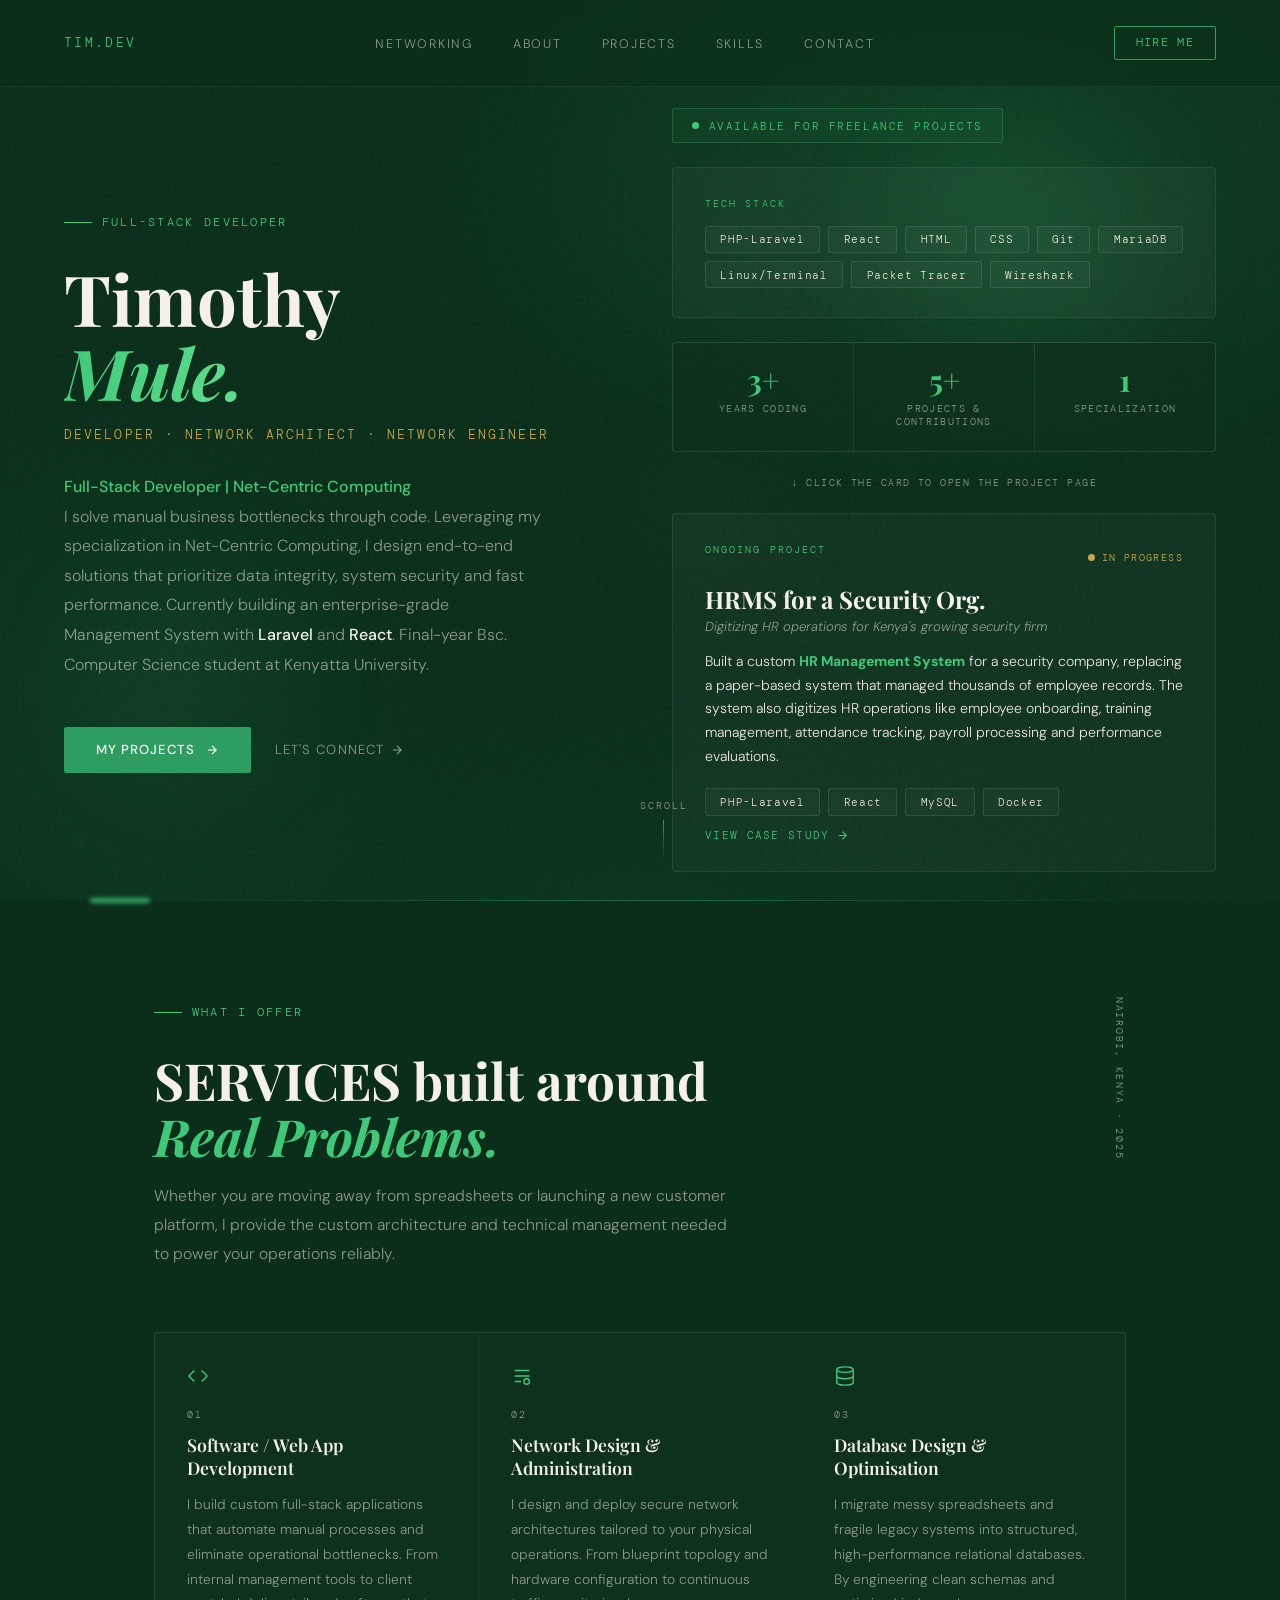
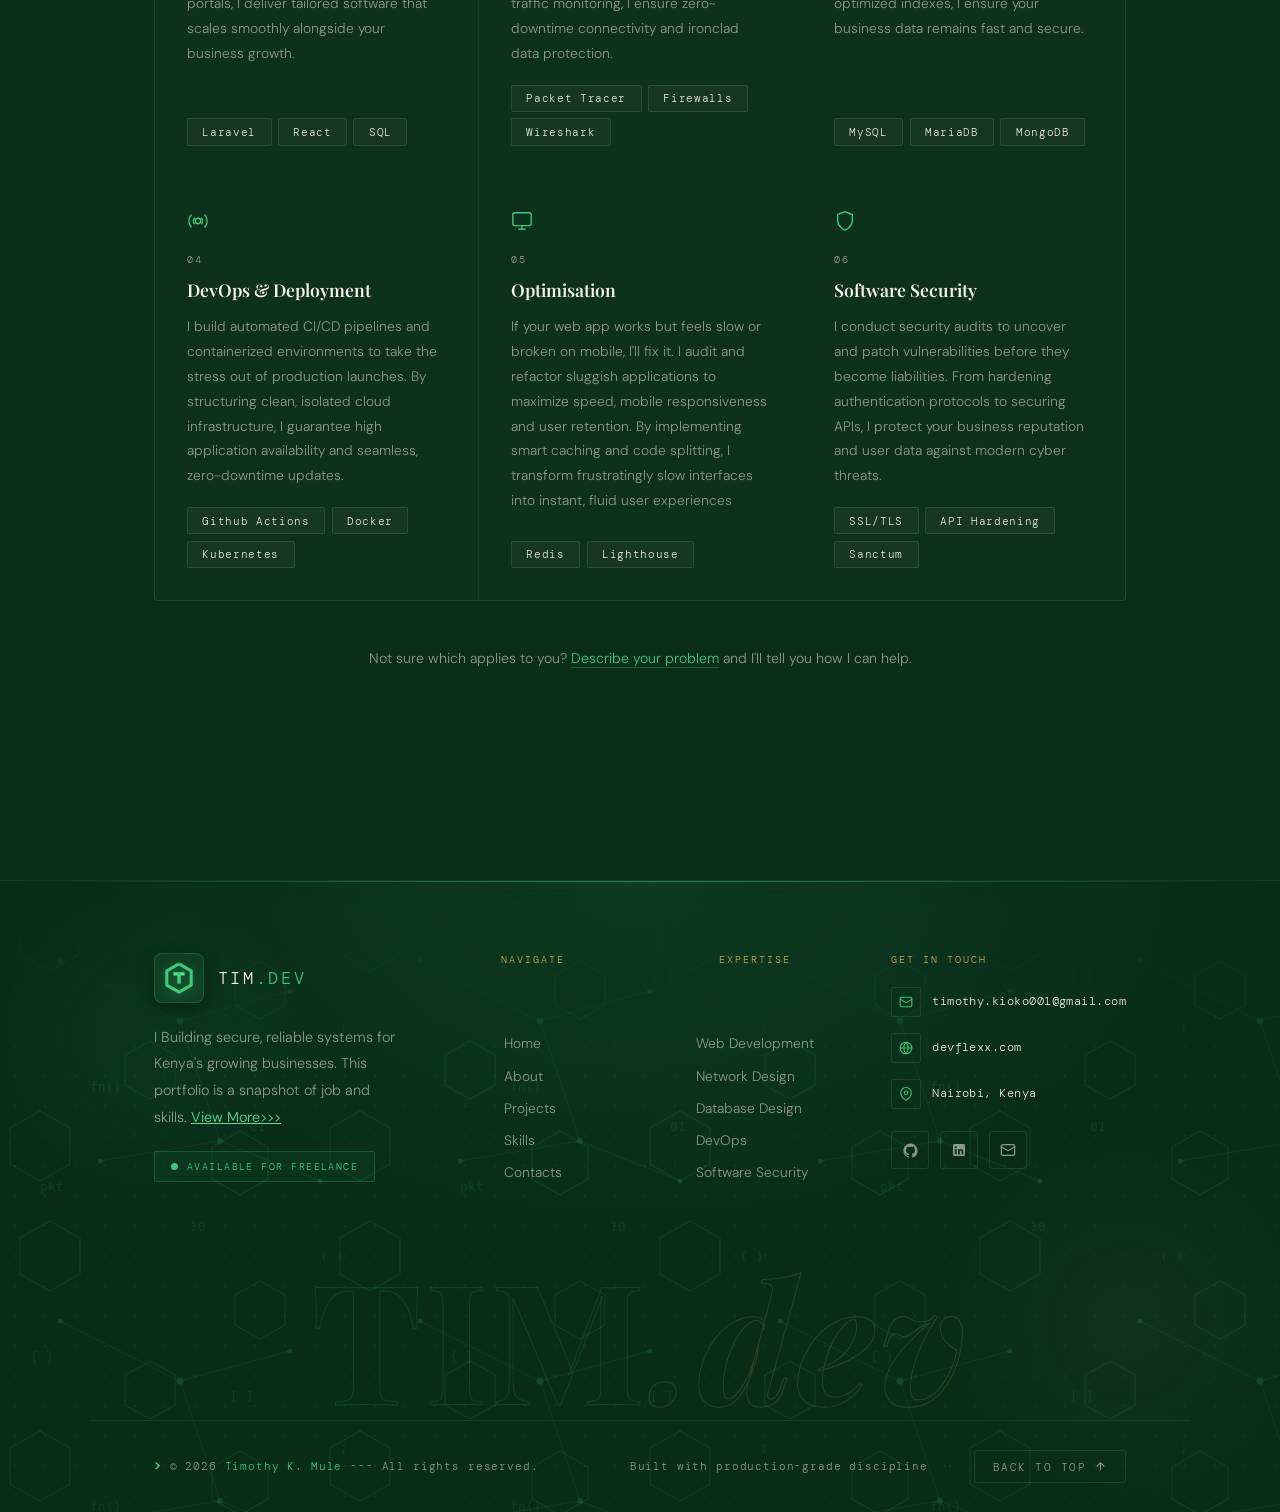
==== commit 2114018e: "feat: add networking project functionality with fetch, render, and filter - Implemented a new JavaSc" ====
--- a/index.html
+++ b/index.html
@@ -17,7 +17,7 @@
   <nav>
     <div class="nav-logo">TIM.dev</div>
     <ul class="nav-links">
-      <li><a href="index.html#services">Services</a></li>
+      <li><a href="network.html">Networking</a></li>
       <li><a href="about.html">About</a></li>
       <li><a href="projects.html">Projects</a></li>
       <li><a href="skills.html">Skills</a></li>
@@ -58,17 +58,17 @@
     <div class="hero-left">
       <div class="hero-tag reveal d-1">Full-stack Developer</div>
 
-      <h1 class="hero-name reveal d-2">
+      <h1 class="hero-name reveal d-3">
         Timothy<br><span>Mule.</span>
       </h1>
 
-      <div class="hero-title reveal d-3">Developer · Network Designer · Network Administator</div>
+      <div class="hero-title reveal d-3">Developer · Network Architect · Network Engineer</div>
 
       <p class="hero-desc reveal d-4">
         <strong style="color: #3ec878;">Full-Stack Developer | Net-Centric Computing</strong></br>
         I solve manual business bottlenecks through code. Leveraging my specialization in Net-Centric Computing,
         I design end-to-end solutions that prioritize data integrity, system security and fast performance.
-        Currently building an enterprise-grade HR Management System with <strong>Laravel</strong> and <strong>React</strong>.
+        Currently building an enterprise-grade Management System with <strong>Laravel</strong> and <strong>React</strong>.
         Final-year Bsc. Computer Science student at Kenyatta University.
       </p>
 
@@ -191,8 +191,8 @@
         </div>
         <div class="service-number">01</div>
         <h3 class="service-title">Software / Web App Development</h3>
-        <p class="service-desc">I build full-stack web applications using Laravel and React, from business management tools to customer portals,
-                                designed around your workflow ensuring the technology adapts to you, rather than forcing you to change how you work.</p>
+        <p class="service-desc">I build custom full-stack applications that automate manual processes and eliminate operational
+           bottlenecks. From internal management tools to client portals, I deliver tailored software that scales smoothly alongside your business growth.</p>
         <div class="service-pills">
           <span class="pill">Laravel</span>
           <span class="pill">React</span>
@@ -209,11 +209,11 @@
         </div>
         <div class="service-number">02</div>
         <h3 class="service-title">Network Design &amp; Administration</h3>
-        <p class="service-desc">I specialize in architecting secure, high-performance infrastructures tailored to your physical space and operational needs.
-                                I provide end-to-end network administration, from initial cabling and topology design to active monitoring and security.</p>
+        <p class="service-desc">I design and deploy secure network architectures tailored to your physical 
+          operations. From blueprint topology and hardware configuration to continuous traffic monitoring, I ensure zero-downtime connectivity and ironclad data protection.</p>
         <div class="service-pills">
           <span class="pill">Packet Tracer</span>
-          <span class="pill">CMD</span>
+          <span class="pill">Firewalls</span>
           <span class="pill">Wireshark</span>
         </div>
       </div>
@@ -228,7 +228,8 @@
         </div>
         <div class="service-number">03</div>
         <h3 class="service-title">Database Design &amp; Optimisation</h3>
-        <p class="service-desc">I architect relational databases using MariaDB, handling schema design, indexing, query optimisation and data migration for businesses moving away from spreadsheets or legacy systems.</p>
+        <p class="service-desc">I migrate messy spreadsheets and fragile legacy systems into structured, 
+          high-performance relational databases. By engineering clean schemas and optimized indexes, I ensure your business data remains fast and secure.</p>
         <div class="service-pills">
           <span class="pill">MySQL</span>
           <span class="pill">MariaDB</span>
@@ -246,7 +247,8 @@
         </div>
         <div class="service-number">04</div>
         <h3 class="service-title">DevOps &amp; Deployment</h3>
-        <p class="service-desc">I set up CI/CD pipelines, configure servers and manage cloud deployments so your application runs reliably in production, clean infrastructure with fewer surprises.</p>
+        <p class="service-desc">I build automated CI/CD pipelines and containerized environments to take the stress 
+          out of production launches. By structuring clean, isolated cloud infrastructure, I guarantee high application availability and seamless, zero-downtime updates.</p>
         <div class="service-pills">
           <span class="pill">Github Actions</span>
           <span class="pill">Docker</span>
@@ -264,10 +266,11 @@
         </div>
         <div class="service-number">05</div>
         <h3 class="service-title">Optimisation</h3>
-        <p class="service-desc">I audit and improve existing interfaces for speed, responsiveness and usability, if your web app works but feels slow or broken on mobile, I'll fix it.</p>
+        <p class="service-desc">If your web app works but feels slow or broken on mobile, I'll fix it. I audit and refactor sluggish applications 
+          to maximize speed, mobile responsiveness and user retention. By implementing smart caching and code splitting, I transform frustratingly slow interfaces into instant, fluid user experiences</p>
         <div class="service-pills">
           <span class="pill">Redis</span>
-          <span class="pill">Compression Technologies</span>
+          <span class="pill">Lighthouse</span>
         </div>
       </div>
 
@@ -279,11 +282,12 @@
         </div>
         <div class="service-number">06</div>
         <h3 class="service-title">Software Security</h3>
-        <p class="service-desc">I identify and resolve security weaknesses in web applications covering authentication flaws, hardening permissions to keep your users' data properly protected.</p>
-        <div class="service-pills">
-          <span class="pill">Cybersecurity</span>
-          <span class="pill">Laravel</span>
-          <span class="pill">Networking</span>
+        <p class="service-desc">I conduct security audits to uncover and patch vulnerabilities before 
+          they become liabilities. From hardening authentication protocols to securing APIs, I protect your business reputation and user data against modern cyber threats.</p>
+        <div class="service-pills">
+          <span class="pill">SSL/TLS</span>
+          <span class="pill">API Hardening</span>
+          <span class="pill">Sanctum</span>
         </div>
       </div>
 
@@ -298,7 +302,6 @@
 
   </section>
 
-  <!-- ════════════════════ FOOTER ════════════════════ -->
   <footer class="site-footer">
     <div class="footer-inner">
 
@@ -307,14 +310,11 @@
         <!-- BRAND -->
         <div class="footer-brand reveal">
           <a href="index.html#top" class="footer-logo" aria-label="TIM.dev home">
-            <!-- Recreated logo mark: hexagon ring + interlocking spool core -->
             <span class="footer-logo-tile">
               <svg class="footer-logo-mark" viewBox="0 0 120 120" fill="none" xmlns="http://www.w3.org/2000/svg" aria-hidden="true">
-                <!-- thick hexagon ring (matches logo's outer band) -->
                 <path class="logo-hex"
                   d="M60 10 L103 34.5 L103 85.5 L60 110 L17 85.5 L17 34.5 Z"
                   stroke="#3ec878" stroke-width="11" stroke-linejoin="round"/>
-                <!-- interlocking core: top bar + vertical spool (the 'T') -->
                 <g class="logo-core">
                   <rect x="40" y="40" width="40" height="11" rx="1.5" fill="#5dde8e"/>
                   <rect x="53.5" y="40" width="13" height="40" rx="1.5" fill="#3ec878"/>
@@ -325,8 +325,8 @@
           </a>
 
           <p class="footer-tagline">
-            Full-stack developer specializing in Net-Centric Computing — building
-            secure, reliable systems for Kenya's growing businesses.
+            I Building
+            secure, reliable systems for Kenya's growing businesses. This portfolio is a snapshot of job and skills.  <a style="color: #5dde8e;" href="github.html">View More>>></a> 
           </p>
 
           <div class="footer-status">
@@ -339,11 +339,11 @@
         <nav class="footer-col reveal d-1" aria-label="Footer navigation">
           <div class="footer-col-title">Navigate</div>
           <ul class="footer-links">
-            <li><a href="index.html#top">Home</a></li>
-            <li><a href="index.html#services">Services</a></li>
+            <li><a href="index.html">Home</a></li>
             <li><a href="about.html">About</a></li>
             <li><a href="projects.html">Projects</a></li>
             <li><a href="skills.html">Skills</a></li>
+            <li><a href="contacts.html">Contacts</a></li>
           </ul>
         </nav>
 
@@ -373,14 +373,14 @@
             <span class="footer-contact-text">timothy.kioko001@gmail.com</span>
           </a>
 
-          <a href="https://developertim.com" target="_blank" rel="noopener" class="footer-contact-row">
+          <a href="index.html" target="_blank" rel="noopener" class="footer-contact-row">
             <span class="footer-contact-icon">
               <svg width="14" height="14" viewBox="0 0 24 24" fill="none" stroke="currentColor" stroke-width="1.8">
                 <circle cx="12" cy="12" r="10"/>
                 <path d="M2 12h20M12 2a15 15 0 010 20M12 2a15 15 0 000 20"/>
               </svg>
             </span>
-            <span class="footer-contact-text">developertim.com</span>
+            <span class="footer-contact-text">devflexx.com</span>
           </a>
 
           <div class="footer-contact-row" style="cursor:default;">
@@ -395,12 +395,12 @@
 
           <!-- SOCIALS -->
           <div class="footer-socials">
-            <a href="https://github.com/flexxkid" target="_blank" rel="noopener" class="footer-social" aria-label="GitHub">
+            <a href="github.html" class="footer-social" aria-label="GitHub">
               <svg width="17" height="17" viewBox="0 0 24 24" fill="currentColor">
                 <path d="M12 2C6.48 2 2 6.58 2 12.25c0 4.53 2.87 8.37 6.84 9.73.5.1.68-.22.68-.49 0-.24-.01-.88-.01-1.73-2.78.62-3.37-1.37-3.37-1.37-.45-1.18-1.11-1.49-1.11-1.49-.91-.64.07-.62.07-.62 1 .07 1.53 1.06 1.53 1.06.89 1.56 2.34 1.11 2.91.85.09-.66.35-1.11.63-1.37-2.22-.26-4.55-1.14-4.55-5.07 0-1.12.39-2.03 1.03-2.75-.1-.26-.45-1.3.1-2.71 0 0 .84-.27 2.75 1.05A9.4 9.4 0 0112 6.84c.85 0 1.71.12 2.51.34 1.91-1.32 2.75-1.05 2.75-1.05.55 1.41.2 2.45.1 2.71.64.72 1.03 1.63 1.03 2.75 0 3.94-2.34 4.81-4.57 5.06.36.32.68.94.68 1.9 0 1.37-.01 2.47-.01 2.81 0 .27.18.6.69.49A10.02 10.02 0 0022 12.25C22 6.58 17.52 2 12 2z"/>
               </svg>
             </a>
-            <a href="https://www.linkedin.com" target="_blank" rel="noopener" class="footer-social" aria-label="LinkedIn">
+            <a href="https://www.linkedin.com/in/timothy-kioko-11363718b" target="_blank" rel="noopener" class="footer-social" aria-label="LinkedIn">
               <svg width="16" height="16" viewBox="0 0 24 24" fill="currentColor">
                 <path d="M19 3a2 2 0 012 2v14a2 2 0 01-2 2H5a2 2 0 01-2-2V5a2 2 0 012-2h14zM8.34 18.34V10.5H5.67v7.84h2.67zM7 9.34a1.55 1.55 0 100-3.1 1.55 1.55 0 000 3.1zm11.34 9V14c0-2.3-1.23-3.37-2.87-3.37-1.32 0-1.91.73-2.24 1.24v-1.06h-2.67v7.84h2.67v-4.38c0-.23.02-.46.09-.63.18-.46.6-.94 1.31-.94.92 0 1.29.7 1.29 1.73v4.22h2.67z"/>
               </svg>
@@ -425,9 +425,9 @@
 
     <!-- BOTTOM BAR -->
     <div class="footer-bottom">
-      <div class="footer-copy">© 2025 <span>Timothy K. Mule</span> — All rights reserved.</div>
+      <div class="footer-copy">© 2026 <span>Timothy K. Mule</span> --- All rights reserved.</div>
       <div class="footer-meta">
-        <span>Built with Laravel-grade discipline</span>
+        <span>Built with production-grade discipline</span>
         <span class="footer-meta-sep">·</span>
         <a href="#top" class="footer-totop">
           Back to top
--- a/footer.css
+++ b/footer.css
@@ -49,7 +49,7 @@
   background-repeat: repeat;
   mask-image: linear-gradient(to bottom, transparent, black 32%, black);
   -webkit-mask-image: linear-gradient(to bottom, transparent, black 32%, black);
-  animation: footerDrift 90s linear infinite;
+  animation: footerDrift 30s linear infinite;
 }
 
 /* Each layer drifts a full tile in a unique direction, so the parallax
@@ -369,14 +369,13 @@
   letter-spacing: 0.02em;
   color: transparent;
   -webkit-text-stroke: 1px rgba(61,200,120,0.14);
-  text-stroke: 1px rgba(61,200,120,0.14);
+  text-wrap-style: 2px rgba(61,200,120,0.14);
   user-select: none;
   white-space: nowrap;
 }
 .footer-wordmark-text span {
   font-style: italic;
   -webkit-text-stroke: 1px rgba(200,168,75,0.18);
-  text-stroke: 1px rgba(200,168,75,0.18);
 }
 
 /* ── BOTTOM BAR ── */
